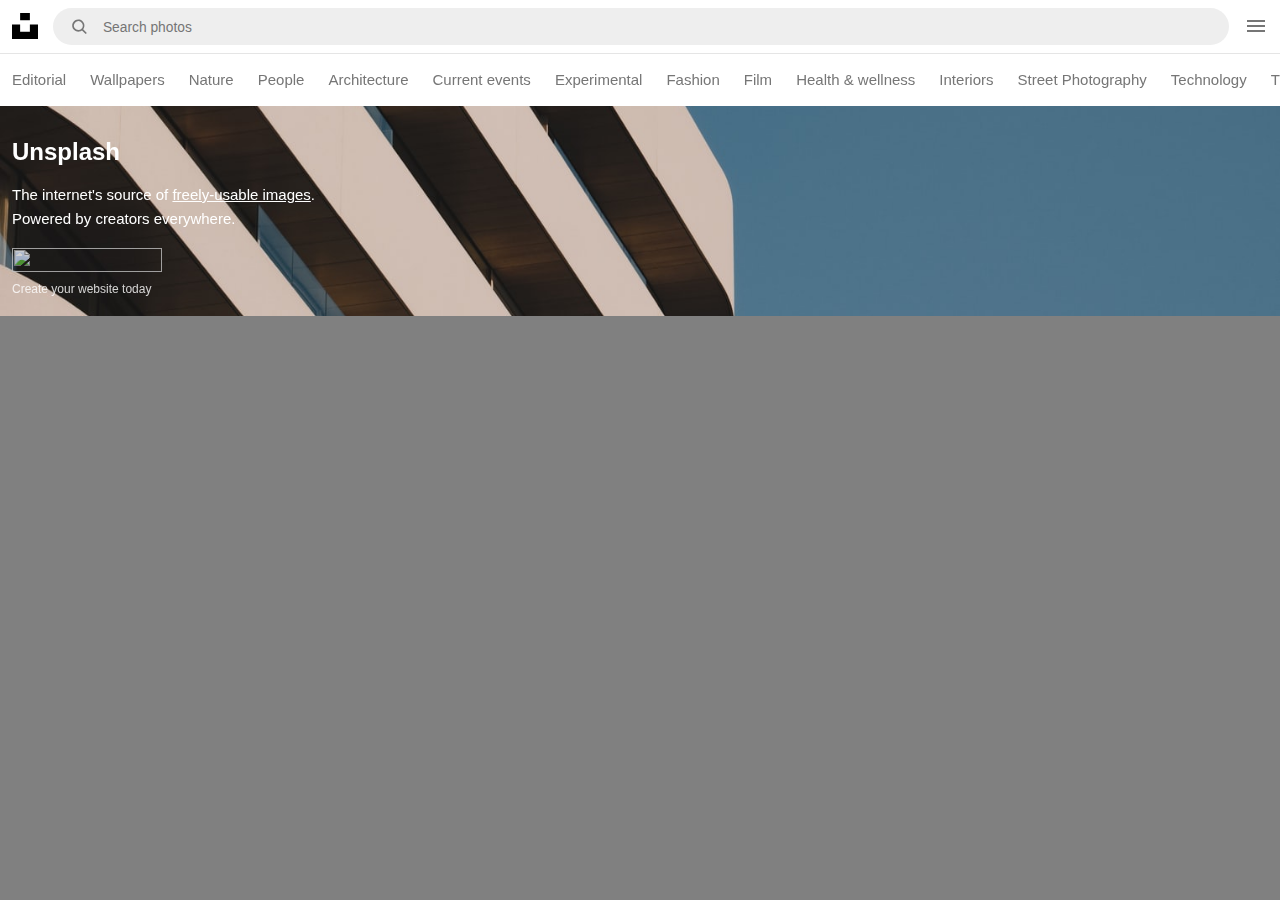
==== index.html @ 7c9e63de "Add files via upload" ====
<html lang="nl">
	
  <head>
    <meta charset="UTF-8">
    <meta name="author" content="jouw naam">
    <meta name="viewport" content="width=device-width, initial-scale=1">
    
    <title>Unsplash website</title>
    
    <link href="styles/style.css" rel="stylesheet">
  </head>
  
  <body>
    
    <header>
     
      <a class:"active" id: "homebutton" title="Home — Unsplash" href="/">
        <svg width="26" height="26" class="_1Jlgk" version="1.1" viewBox="0 0 32 32" aria-labelledby="unsplash-home" aria-hidden="false">
        <title id="unsplash-home">Unsplash Home</title>
        <path d="M10 9V0h12v9H10zm12 5h10v18H0V14h10v9h12v-9z"> </path>
          </svg>
        </a>   
      
      <form role="search" id="zoekbalk" action="#">
          <button type="submit">
            <svg id="search-icon"width="32" height="32" class="_2-tlh _1azRR _1mPD6" version="1.1" viewBox="0 0 32 32" aria-hidden="false"><path d="M31 28.64l-7.57-7.57a12.53 12.53 0 1 0-2.36 2.36l7.57 7.57zm-17.5-6a9.17 9.17 0 1 1 6.5-2.64 9.11 9.11 0 0 1-6.5 2.67z"> </path>
            </svg>
            <input type="search" name="search" id="search" placeholder="Search photos" autocomplete="off" aria-label="zoeken">
         </button>
       </form>
      
      
     <svg id="hamburger" width="24" height="24" version="1.1" viewBox="0 0 32 32" aria-hidden="false"><path d="M4 21.3h24V24H4v-2.7zM4 8v2.7h24V8H4zm0 9.3h24v-2.7H4v2.7z"></path></svg>
  
  
    </header>
  
       <ul id="themas">
         <li>Editorial</li>
         <li>Wallpapers</li>
         <li>Nature</li>
         <li>People</li>
         <li>Architecture</li>
         <li>Current&nbsp;events</li>
         <li>Experimental</li>
         <li>Fashion</li>
         <li>Film</li>
         <li>Health&nbsp;&&nbsp;wellness</li>
         <li>Interiors</li>
         <li>Street&nbsp;Photography</li>
         <li>Technology</li> 
         <li>Travel</li>
         <li>Textures&nbsp;&&nbsp;Patterns</li>
         <li>Business&nbsp;&&nbsp;Work</li>
         <li>Animals</li>
         <li>Food&nbsp;&&nbsp;Drink</li>
         <li>Athletics</li>
         <li>Spirituality</li>
         <li>Arts&nbsp;&&nbsp;Culture</li>
        <li>History</li>
      
      
      </ul>
      
     <section style="background-image: url('images/photo1.jpg')">
       <article> 
 
        <h1> Unsplash </h1></br>
        <h2>The internet's source of <u>freely-usable images</u>. </br>
        Powered by creators everywhere.</h2>
      
       </article>
      
       <img id="squarespace" class="_11pPi _2OP8p" src="https://images.unsplash.com/file-1606177908946-d1eed1cbe4f5image">
       <p id="cywt">Create your website today</p>


     </section>

     

    <script src="scripts/script.js"></script>
  </body>
    
  </html>
---- styles/style.css ----
/* CSS Document */
*, *::after, *::before {
  box-sizing:border-box;  
  font-family: apple-system,BlinkMacSystemFont,San Francisco,Helvetica Neue,Helvetica,Ubuntu,Roboto,Noto,Segoe UI,Arial,sans-serif;
   font-size: 15px;
    font-weight: 400;
  
  
}
  head{
    
  }


header{   /*dit is me container/parent */
  z-index: 10;
  align-items:center;
  margin:0;
  

  max-width:100%;
  
    display:grid;
    grid-template-columns:min-content 1fr min-content;
    column-gap:1em;
    
  
  background: white;
  padding:0.5em 0.8em;
  
  overflow:hidden;
  
  border-bottom: solid 1px rgba(229, 229, 229);
  
}
#zoekbalk {  /*Dit is de css voor de zoekbalk*/

    height: 2.5em;
    border-radius: 1.6em;
    background-color: #eee;
    border: 1px solid transparent;
    margin:0;
    flex:1;
   
}


button:first-of-type{ /*dit is niet alleen de icon */
 
  height: 40px;
   display:flex;
    
    width: 100%;
    background-color: transparent;
    border: 1px solid transparent;
    
}
#search{
  background-color:transparent;
 border:solid 1px transparent;
  width:100%;
  height: 100%;  
  padding: 1px 2px 4px 7px;

  font-size: 13.8px;
  
}

#search-icon{
    margin: .1875em 0 0 .1875em;
    fill: #767676;
     
     height:60%;
     padding-top:6px;
  
  
}


#homebutton{
  
}


#hamburger {
  
   fill:#767676;
   
}
 
#themas{                          /*dit is de bovenste <ul>*/
   list-style-type: none;
   background-color:white;
   height:3.7333333333333334em;
   
   margin:0;
   padding:0;

   font-size: 0.9333333333333333em;

   overflow-x:scroll;
   
   display:flex;
   align-items:center;
}
#themas::-webkit-scrollbar {
  display: none;
}

li{
   padding-left:1.6em;
    height:100%;
    width:500px;
    
  
    display:flex;
    align-items:center;
  
  
   color:#767676;

  
}

li:first-of-type{
  padding-left:.8em;
}
li:last-of-type{
  padding-right:.8em;
}

li.beingused{
  
  
}

section{
    margin:0;
    
    width:100%;               /*size of the section*/

    
    background-image: url('images/photo1.jpg'); /*background fuckwith*/
    background-size:cover;
    background-position: center;

    margin-bottom:3.2em;

  
  
    
 }

article{
   display:flex;
    justify-content:flex-start;
    align-items:flex-start;
    flex-direction: column;

    padding:2.1333333333333333em .8em;
    margin:0;

}

h1{
    color:white;
    font-size: 1.6em;
    font-weight: 700;
    margin:0;
 
    

 }
h2{
  color:white;
  margin:0;
  line-height: 1.6;




 }

#squarespace{
     font-family: "object-fit:contain";
    
    width:10em; height:1.6em;    
    object-fit: contain;
    opacity: .8;
   
    margin-left:.8em;
    margin-top:-1em;
  
    
}
 #cywt{
  color:white;   opacity: .8;

 
  padding:10px 20px 20px 12px;
  margin:0;
 
  font-size:.8em;

 }

body{
background:grey;
margin:0;

 }
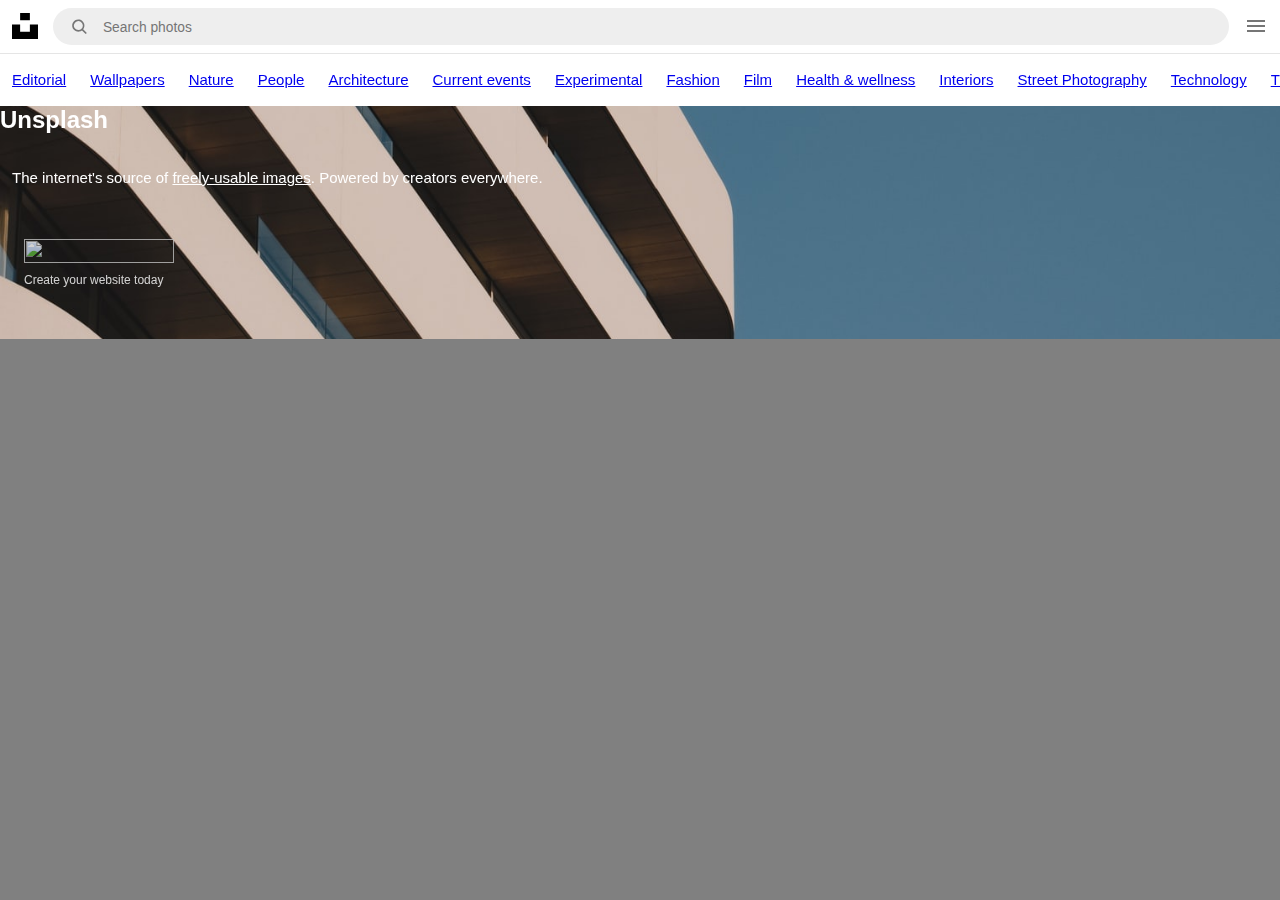
==== commit 415139df: "Add files via upload" ====
--- a/index.html
+++ b/index.html
@@ -1,85 +1,97 @@
 <html lang="nl">
-	
-  <head>
-    <meta charset="UTF-8">
-    <meta name="author" content="jouw naam">
-    <meta name="viewport" content="width=device-width, initial-scale=1">
-    
-    <title>Unsplash website</title>
-    
-    <link href="styles/style.css" rel="stylesheet">
-  </head>
-  
-  <body>
-    
-    <header>
-     
-      <a class:"active" id: "homebutton" title="Home — Unsplash" href="/">
-        <svg width="26" height="26" class="_1Jlgk" version="1.1" viewBox="0 0 32 32" aria-labelledby="unsplash-home" aria-hidden="false">
+
+<head>
+  <meta charset="UTF-8">
+  <meta name="author" content="jouw naam">
+  <meta name="viewport" content="width=device-width, initial-scale=1">
+
+  <title>Unsplash website</title>
+
+  <link href="styles/style.css" rel="stylesheet">
+</head>
+
+<body>
+
+  <header>
+
+    <a class:"active" id: "homebutton" title="Home — Unsplash" href="/">
+      <svg width="26" height="26" class="_1Jlgk" version="1.1" viewBox="0 0 32 32" aria-labelledby="unsplash-home"
+        aria-hidden="false">
         <title id="unsplash-home">Unsplash Home</title>
         <path d="M10 9V0h12v9H10zm12 5h10v18H0V14h10v9h12v-9z"> </path>
-          </svg>
-        </a>   
-      
-      <form role="search" id="zoekbalk" action="#">
-          <button type="submit">
-            <svg id="search-icon"width="32" height="32" class="_2-tlh _1azRR _1mPD6" version="1.1" viewBox="0 0 32 32" aria-hidden="false"><path d="M31 28.64l-7.57-7.57a12.53 12.53 0 1 0-2.36 2.36l7.57 7.57zm-17.5-6a9.17 9.17 0 1 1 6.5-2.64 9.11 9.11 0 0 1-6.5 2.67z"> </path>
-            </svg>
-            <input type="search" name="search" id="search" placeholder="Search photos" autocomplete="off" aria-label="zoeken">
-         </button>
-       </form>
-      
-      
-     <svg id="hamburger" width="24" height="24" version="1.1" viewBox="0 0 32 32" aria-hidden="false"><path d="M4 21.3h24V24H4v-2.7zM4 8v2.7h24V8H4zm0 9.3h24v-2.7H4v2.7z"></path></svg>
-  
-  
-    </header>
-  
-       <ul id="themas">
-         <li>Editorial</li>
-         <li>Wallpapers</li>
-         <li>Nature</li>
-         <li>People</li>
-         <li>Architecture</li>
-         <li>Current&nbsp;events</li>
-         <li>Experimental</li>
-         <li>Fashion</li>
-         <li>Film</li>
-         <li>Health&nbsp;&&nbsp;wellness</li>
-         <li>Interiors</li>
-         <li>Street&nbsp;Photography</li>
-         <li>Technology</li> 
-         <li>Travel</li>
-         <li>Textures&nbsp;&&nbsp;Patterns</li>
-         <li>Business&nbsp;&&nbsp;Work</li>
-         <li>Animals</li>
-         <li>Food&nbsp;&&nbsp;Drink</li>
-         <li>Athletics</li>
-         <li>Spirituality</li>
-         <li>Arts&nbsp;&&nbsp;Culture</li>
-        <li>History</li>
-      
-      
-      </ul>
-      
-     <section style="background-image: url('images/photo1.jpg')">
-       <article> 
- 
-        <h1> Unsplash </h1></br>
-        <h2>The internet's source of <u>freely-usable images</u>. </br>
-        Powered by creators everywhere.</h2>
-      
-       </article>
-      
-       <img id="squarespace" class="_11pPi _2OP8p" src="https://images.unsplash.com/file-1606177908946-d1eed1cbe4f5image">
-       <p id="cywt">Create your website today</p>
+      </svg>
+    </a>
+
+    <form role="search" id="zoekbalk" action="#">
+      <button type="submit">
+        <svg id="search-icon" width="32" height="32" class="_2-tlh _1azRR _1mPD6" version="1.1" viewBox="0 0 32 32"
+          aria-hidden="false">
+          <path
+            d="M31 28.64l-7.57-7.57a12.53 12.53 0 1 0-2.36 2.36l7.57 7.57zm-17.5-6a9.17 9.17 0 1 1 6.5-2.64 9.11 9.11 0 0 1-6.5 2.67z">
+          </path>
+        </svg>
+        <input type="search" name="search" id="search" placeholder="Search photos" autocomplete="off"
+          aria-label="zoeken">
+      </button>
+    </form>
 
 
-     </section>
+    <svg id="hamburger" width="24" height="24" version="1.1" viewBox="0 0 32 32" aria-hidden="false">
+      <path d="M4 21.3h24V24H4v-2.7zM4 8v2.7h24V8H4zm0 9.3h24v-2.7H4v2.7z"></path>
+    </svg>
 
-     
 
-    <script src="scripts/script.js"></script>
-  </body>
-    
-  </html>+  </header>
+
+  <ul id="themas">
+    <li><a href="#">Editorial</a></li>
+    <li><a href="#">Wallpapers</a></li>
+    <li><a href="#">Nature</a></li>
+    <li><a href="#">People</a></li>
+    <li><a href="#">Architecture</a></li>
+    <li><a href="#">Current&nbsp;events</a></li>
+    <li><a href="#">Experimental</a></li>
+    <li><a href="#">Fashion</a></li>
+    <li><a href="#">Film</a></li>
+    <li><a href="#">Health&nbsp;&&nbsp;wellness</a></li>
+    <li><a href="#">Interiors</a></li>
+    <li><a href="#">Street&nbsp;Photography</a></li>
+    <li><a href="#">Technology</a></li>
+    <li><a href="#">Travel</a></li>
+    <li><a href="#">Textures&nbsp;&&nbsp;Patterns</a></li>
+    <li><a href="#">Business&nbsp;&&nbsp;Work</a></li>
+    <li><a href="#">Animals</a></li>
+    <li><a href="#">Food&nbsp;&&nbsp;Drink</a></li>
+    <li><a href="#">Athletics</a></li>
+    <li><a href="#">Spirituality</a></li>
+    <li><a href="#">Arts&nbsp;&&nbsp;Culture</a></li>
+    <li><a href="#">History</a></li>
+
+  </ul>
+
+  <section>
+
+    <h1> Unsplash </h1>
+
+    <article>
+
+
+      <h2>The internet's source of <u>freely-usable images</u>.
+        Powered by creators everywhere.</h2>
+
+    </article>
+    <article>
+      <h2 class="visually-hidden">squarespace</h2>
+      <img id="squarespace" class="_11pPi _2OP8p"
+        src="https://images.unsplash.com/file-1606177908946-d1eed1cbe4f5image">
+      <p id="cywt">Create your website today</p>
+    </article>
+
+  </section>
+
+
+
+  <script src="scripts/script.js"></script>
+</body>
+
+</html>--- a/styles/style.css
+++ b/styles/style.css
@@ -140,13 +140,13 @@
     width:100%;               /*size of the section*/
 
     
-    background-image: url('images/photo1.jpg'); /*background fuckwith*/
+    background-image: url('../images/photo1.jpg'); /*background fuckwith*/
     background-size:cover;
     background-position: center;
 
     margin-bottom:3.2em;
 
-  
+   
   
     
  }
@@ -204,6 +204,16 @@
 
  }
 
+ .visually-hidden {
+  clip: rect(0 0 0 0);
+  clip-path: inset(50%);
+  height: 1px;
+  overflow: hidden;
+  position: absolute;
+  white-space: nowrap;
+  width: 1px;
+}
+
 body{
 background:grey;
 margin:0;
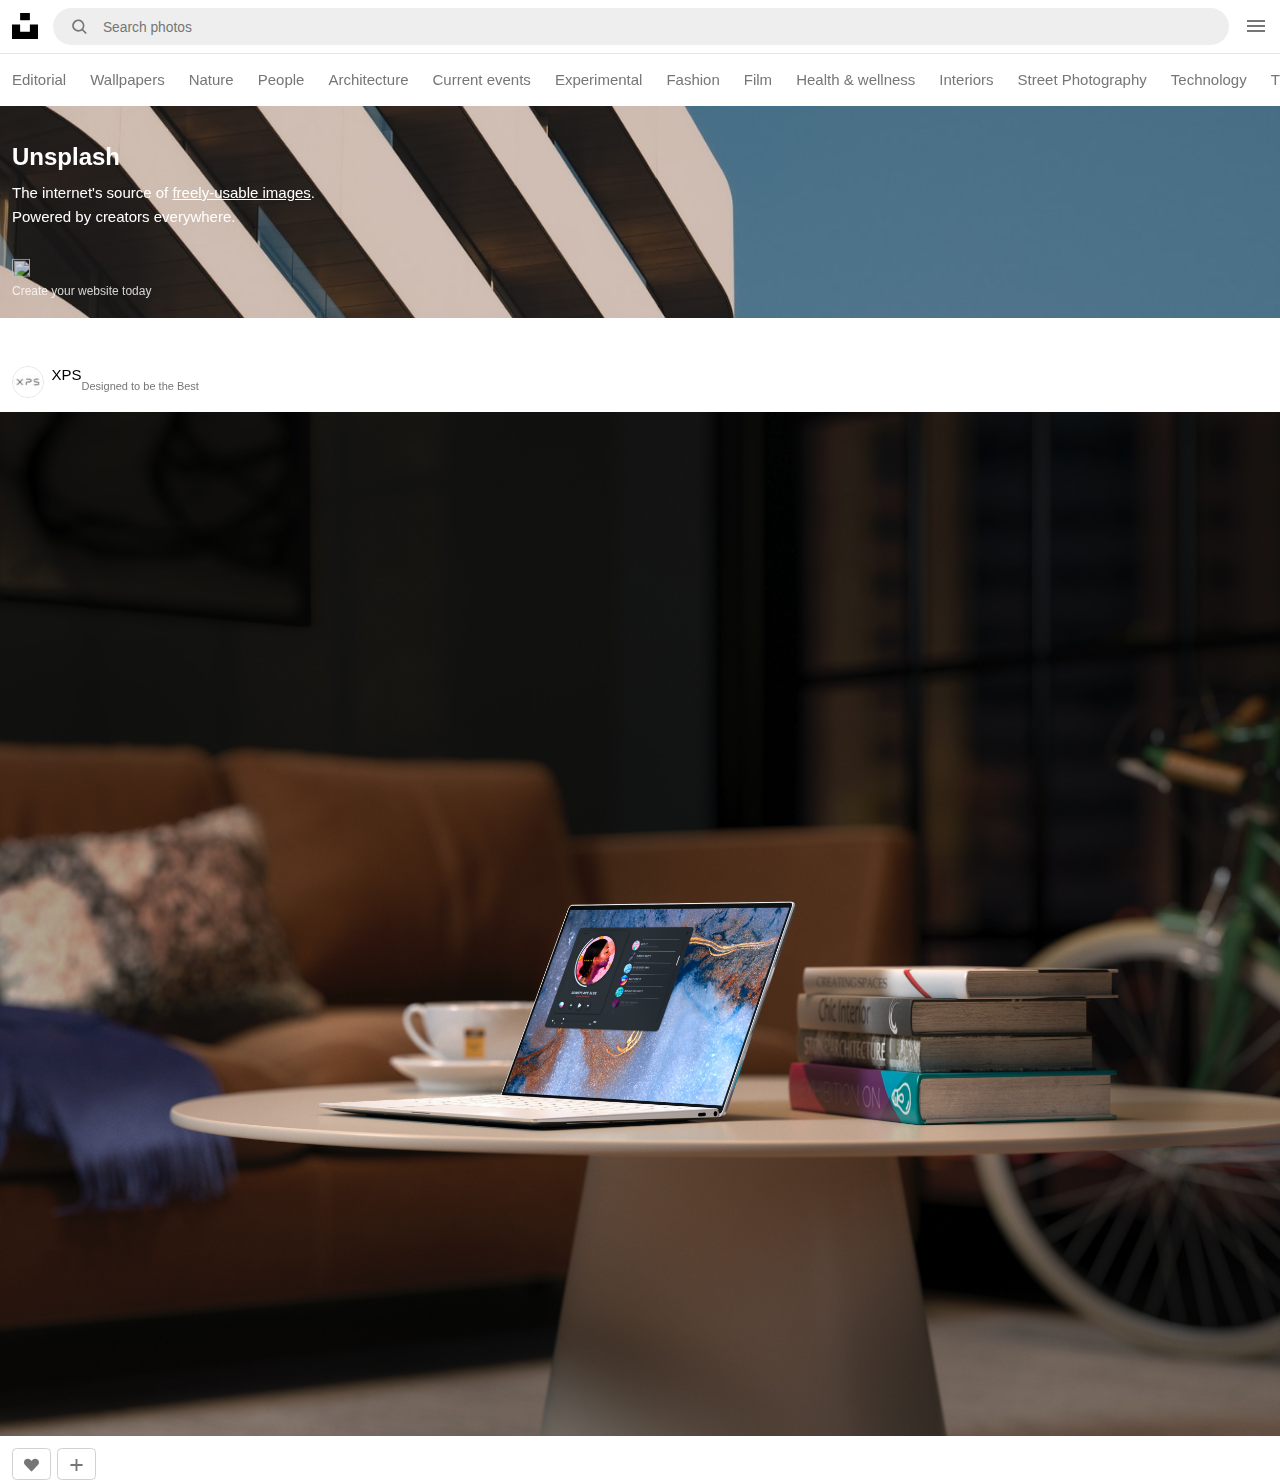
==== commit ccbfe01a: "Add files via upload" ====
--- a/index.html
+++ b/index.html
@@ -11,10 +11,10 @@
 </head>
 
 <body>
+  <h1 class="visually-hidden"> Beautiful Free Images & Pictures | Unsplash</h1>
 
   <header>
-
-    <a class:"active" id: "homebutton" title="Home — Unsplash" href="/">
+    <a title="Home — Unsplash" href="/">
       <svg width="26" height="26" class="_1Jlgk" version="1.1" viewBox="0 0 32 32" aria-labelledby="unsplash-home"
         aria-hidden="false">
         <title id="unsplash-home">Unsplash Home</title>
@@ -39,48 +39,43 @@
     <svg id="hamburger" width="24" height="24" version="1.1" viewBox="0 0 32 32" aria-hidden="false">
       <path d="M4 21.3h24V24H4v-2.7zM4 8v2.7h24V8H4zm0 9.3h24v-2.7H4v2.7z"></path>
     </svg>
-
-
   </header>
 
-  <ul id="themas">
-    <li><a href="#">Editorial</a></li>
-    <li><a href="#">Wallpapers</a></li>
-    <li><a href="#">Nature</a></li>
-    <li><a href="#">People</a></li>
-    <li><a href="#">Architecture</a></li>
-    <li><a href="#">Current&nbsp;events</a></li>
-    <li><a href="#">Experimental</a></li>
-    <li><a href="#">Fashion</a></li>
-    <li><a href="#">Film</a></li>
-    <li><a href="#">Health&nbsp;&&nbsp;wellness</a></li>
-    <li><a href="#">Interiors</a></li>
-    <li><a href="#">Street&nbsp;Photography</a></li>
-    <li><a href="#">Technology</a></li>
-    <li><a href="#">Travel</a></li>
-    <li><a href="#">Textures&nbsp;&&nbsp;Patterns</a></li>
-    <li><a href="#">Business&nbsp;&&nbsp;Work</a></li>
-    <li><a href="#">Animals</a></li>
-    <li><a href="#">Food&nbsp;&&nbsp;Drink</a></li>
-    <li><a href="#">Athletics</a></li>
-    <li><a href="#">Spirituality</a></li>
-    <li><a href="#">Arts&nbsp;&&nbsp;Culture</a></li>
-    <li><a href="#">History</a></li>
+  <section>
+    <ul id="themas">
+      <li><a href="#">Editorial</a></li>
+      <li><a href="#">Wallpapers</a></li>
+      <li><a href="#">Nature</a></li>
+      <li><a href="#">People</a></li>
+      <li><a href="#">Architecture</a></li>
+      <li><a href="#">Current&nbsp;events</a></li>
+      <li><a href="#">Experimental</a></li>
+      <li><a href="#">Fashion</a></li>
+      <li><a href="#">Film</a></li>
+      <li><a href="#">Health&nbsp;&&nbsp;wellness</a></li>
+      <li><a href="#">Interiors</a></li>
+      <li><a href="#">Street&nbsp;Photography</a></li>
+      <li><a href="#">Technology</a></li>
+      <li><a href="#">Travel</a></li>
+      <li><a href="#">Textures&nbsp;&&nbsp;Patterns</a></li>
+      <li><a href="#">Business&nbsp;&&nbsp;Work</a></li>
+      <li><a href="#">Animals</a></li>
+      <li><a href="#">Food&nbsp;&&nbsp;Drink</a></li>
+      <li><a href="#">Athletics</a></li>
+      <li><a href="#">Spirituality</a></li>
+      <li><a href="#">Arts&nbsp;&&nbsp;Culture</a></li>
+      <li><a href="#">History</a></li>
 
-  </ul>
+    </ul>
+  </section>
 
-  <section>
-
-    <h1> Unsplash </h1>
-
+  <section id="Intro">
     <article>
-
-
-      <h2>The internet's source of <u>freely-usable images</u>.
-        Powered by creators everywhere.</h2>
-
+      <h2 id="Unsplashtitel"> Unsplash </h2>
+      <h2 id="Beschrijving-Unsplashtitel">The internet's source of <u>freely-usable images</u>.</h2>
+      <h2 id="Beschrijving-Unsplashtitel"> Powered by creators everywhere.</h2>
     </article>
-    <article>
+    <article id="Squarespace-article">
       <h2 class="visually-hidden">squarespace</h2>
       <img id="squarespace" class="_11pPi _2OP8p"
         src="https://images.unsplash.com/file-1606177908946-d1eed1cbe4f5image">
@@ -89,8 +84,30 @@
 
   </section>
 
+  <section>
+    <div>
+      <h2 class="visually-hidden">Another section</h2>
+      <img id="profilepic" src="images/PF1.jpg">
+      <h3>XPS</h3>
+      <p><a href="#">Designed to be the Best</a></p>
+    </div>
+      <img id="post" src="images/XPS-post.jpg">
+    <div id="onderpost">
+      <div id="likeplus">
+       <button><svg width="32" height="32" class="BWSrD" version="1.1" viewBox="0 0 32 32" aria-hidden="false"><path d="M17.4 29c-.8.8-2 .8-2.8 0l-12.3-12.8c-3.1-3.1-3.1-8.2 0-11.4 3.1-3.1 8.2-3.1 11.3 0l2.4 2.8 2.3-2.8c3.1-3.1 8.2-3.1 11.3 0 3.1 3.1 3.1 8.2 0 11.4l-12.2 12.8z"></path></svg></button>
+       <button><svg width="32" height="32" class="_2rdbO" version="1.1" viewBox="0 0 32 32" aria-hidden="false"><path d="M14 3h4v26h-4zM29 14v4h-26v-4z"></path></svg></button>
+      </div>
+      <div id="downloadmore">
 
+      </div>
+    </div>
 
+    </article>
+  </section>
+  <section>
+    <h2 class="visually-hidden">Another another section</h2>
+
+  </section>
   <script src="scripts/script.js"></script>
 </body>
 
--- a/styles/style.css
+++ b/styles/style.css
@@ -1,210 +1,265 @@
 /* CSS Document */
-*, *::after, *::before {
-  box-sizing:border-box;  
-  font-family: apple-system,BlinkMacSystemFont,San Francisco,Helvetica Neue,Helvetica,Ubuntu,Roboto,Noto,Segoe UI,Arial,sans-serif;
-   font-size: 15px;
-    font-weight: 400;
-  
-  
-}
-  head{
-    
-  }
-
-
-header{   /*dit is me container/parent */
+*,
+*::after,
+*::before {
+  box-sizing: border-box;
+  font-family: apple-system, BlinkMacSystemFont, San Francisco, Helvetica Neue, Helvetica, Ubuntu, Roboto, Noto, Segoe UI, Arial, sans-serif;
+  font-size: 15px;
+  font-weight: 400;
+}
+
+body {
+  background: white;
+  margin: 0;
+}
+
+header {
+  /*dit is me container/parent */
   z-index: 10;
-  align-items:center;
-  margin:0;
-  
-
-  max-width:100%;
-  
-    display:grid;
-    grid-template-columns:min-content 1fr min-content;
-    column-gap:1em;
-    
-  
+  align-items: center;
+  margin: 0;
+  padding: 0.5em 0.8em;
+
+  max-width: 100%;
+
+  display: grid;
+  grid-template-columns: min-content 1fr min-content;
+  column-gap: 1em;
+  grid-column-start: auto;
+
   background: white;
-  padding:0.5em 0.8em;
-  
-  overflow:hidden;
-  
+  overflow: hidden;
   border-bottom: solid 1px rgba(229, 229, 229);
-  
-}
-#zoekbalk {  /*Dit is de css voor de zoekbalk*/
-
-    height: 2.5em;
-    border-radius: 1.6em;
-    background-color: #eee;
-    border: 1px solid transparent;
-    margin:0;
-    flex:1;
-   
-}
-
-
-button:first-of-type{ /*dit is niet alleen de icon */
- 
+}
+
+
+
+#zoekbalk {
+  /*Dit is de css voor de zoekbalk*/
+
+  height: 2.5em;
+  border-radius: 1.6em;
+  background-color: #eee;
+  border: 1px solid transparent;
+  margin: 0;
+  flex: 1;
+}
+
+
+button:first-of-type {
+  /*dit is niet alleen de icon */
+
   height: 40px;
-   display:flex;
-    
-    width: 100%;
-    background-color: transparent;
-    border: 1px solid transparent;
-    
-}
-#search{
-  background-color:transparent;
- border:solid 1px transparent;
-  width:100%;
-  height: 100%;  
+  display: flex;
+
+  width: 100%;
+  background-color: transparent;
+  border: 1px solid transparent;
+}
+
+#search {
+  background-color: transparent;
+  border: solid 1px transparent;
+  width: 100%;
+  height: 100%;
   padding: 1px 2px 4px 7px;
 
   font-size: 13.8px;
-  
-}
-
-#search-icon{
-    margin: .1875em 0 0 .1875em;
-    fill: #767676;
-     
-     height:60%;
-     padding-top:6px;
-  
-  
-}
-
-
-#homebutton{
-  
-}
-
+}
+
+#search-icon {
+  margin: .1875em 0 0 .1875em;
+  fill: #767676;
+
+  height: 60%;
+  padding-top: 6px;
+}
 
 #hamburger {
-  
-   fill:#767676;
-   
-}
- 
-#themas{                          /*dit is de bovenste <ul>*/
-   list-style-type: none;
-   background-color:white;
-   height:3.7333333333333334em;
-   
-   margin:0;
-   padding:0;
-
-   font-size: 0.9333333333333333em;
-
-   overflow-x:scroll;
-   
-   display:flex;
-   align-items:center;
-}
+
+  fill: #767676;
+}
+
+#themas {
+  /*dit is de bovenste <ul>*/
+  list-style-type: none;
+  background-color: white;
+  height: 3.7333333333333334em;
+
+  margin: 0;
+  padding: 0;
+
+  font-size: 0.9333333333333333em;
+
+  overflow-x: scroll;
+
+  display: flex;
+  align-items: center;
+}
+
 #themas::-webkit-scrollbar {
   display: none;
 }
 
-li{
-   padding-left:1.6em;
-    height:100%;
-    width:500px;
-    
-  
-    display:flex;
-    align-items:center;
-  
-  
-   color:#767676;
-
-  
-}
-
-li:first-of-type{
-  padding-left:.8em;
-}
-li:last-of-type{
-  padding-right:.8em;
-}
-
-li.beingused{
-  
-  
-}
-
-section{
-    margin:0;
-    
-    width:100%;               /*size of the section*/
-
-    
-    background-image: url('../images/photo1.jpg'); /*background fuckwith*/
-    background-size:cover;
-    background-position: center;
-
-    margin-bottom:3.2em;
-
-   
-  
-    
- }
-
-article{
-   display:flex;
-    justify-content:flex-start;
-    align-items:flex-start;
-    flex-direction: column;
-
-    padding:2.1333333333333333em .8em;
-    margin:0;
-
-}
-
-h1{
-    color:white;
-    font-size: 1.6em;
-    font-weight: 700;
-    margin:0;
- 
-    
-
- }
-h2{
-  color:white;
+a {
+  /*om de blauwe kleur en onderstreep te verwijderen*/
+  color: #767676;
+  text-decoration: none;
+}
+
+li {
+  /*items in de menubalk*/
+  padding-left: 1.6em;
+  height: 100%;
+  width: 500px;
+
+  display: flex;
+  align-items: center;
+
+  color: #767676;
+}
+
+li:first-of-type {
+  padding-left: .8em;
+}
+
+li:last-of-type {
+  padding-right: .8em;
+}
+
+#Intro {
+  margin: 0;
+
+  width: 100%;
+  /*size of the section*/
+
+
+  background-image: url('../images/photo1.jpg');
+  /*background fuckwith*/
+  background-size: cover;
+  background-position: center;
+
+  margin-bottom: 3.2em;
+}
+
+article {
+  display: flex;
+  justify-content: flex-start;
+  align-items: flex-start;
+  flex-direction: column;
+
+  padding: 2.1333333333333333em .8em;
+  margin: 0;
+}
+
+#Unsplashtitel {
+  color: white;
+  font-size: 1.6em;
+  font-weight: 700;
+  margin: 0;
+  margin-bottom:.2em;
+}
+
+
+
+h2 {
+  color: white;
+  margin: 0;
+  line-height: 1.6;
+}
+
+#Squarespace-article {
+  padding: 1.333333em 1.333333em 1.333333em .8em;
+}
+
+#squarespace {
+  font-family: "object-fit:contain";
+
+  max-width: 150px;
+  height: 1.20em;
+  object-fit: contain;
+  opacity: .8;
+  margin-top: -1em;
+  transform: translateY(-40%);
+}
+
+#cywt {
+  color: white;
+  opacity: .8;
+  margin: 0;
+
+  font-size: .8em;
+}
+
+section {
+  background-color: white;
+  color: black;
+}
+
+div { /*post - template*/
+  display: flex;
+  margin: .8em;
+  margin-top: 0;
+  flex-flow: column wrap;
+  width: 11.6025em;
+  height: 2.293333333em;
+  text-align: justify;
+}
+
+#profilepic { /*profile pic*/
+  border-radius: 100px;
+  border: solid 1px rgba(118, 118, 118, .20);
+  width: 32px;
+  height: 32px;
+
+  margin-right: .5em;
+}
+
+section:nth-of-type(3) h3 { /*eerste post naam*/
+  margin: 0;
+  padding: 0;
+  height: .8em;
+  width: fit-content;
+}
+
+section:nth-of-type(3) a { /*eerste post description*/
+  margin: 0;
+  font-size: 11px;
+  line-height: 1em;
+  width: 100%;
+}
+
+#post { /*de foto die geplaatst wordt*/   
+  width:100%;
+}
+
+#onderpost{ /*dit is de hele balk onder de post*/
+  margin: .75em .8em 0 .8em;
+  display:flex;
+  flex-grow: 1;
+}
+
+#likeplus{
   margin:0;
-  line-height: 1.6;
-
-
-
-
- }
-
-#squarespace{
-     font-family: "object-fit:contain";
-    
-    width:10em; height:1.6em;    
-    object-fit: contain;
-    opacity: .8;
-   
-    margin-left:.8em;
-    margin-top:-1em;
-  
-    
-}
- #cywt{
-  color:white;   opacity: .8;
-
- 
-  padding:10px 20px 20px 12px;
+  width:5.933333333333334em;
+}
+
+#likeplus svg{
+  fill: #767676;
+  width:1em;
+}
+
+#likeplus button{
+  width:2.6em; height:2.1333333333333333em;
+  padding:0 0.7333333333333333em;
   margin:0;
- 
-  font-size:.8em;
-
- }
-
- .visually-hidden {
+  border:solid 1px #d1d1d1;
+  border-radius:.3em;
+  background-color:white;
+}
+
+.visually-hidden {
+  /* https://www.a11yproject.com/posts/2013-01-11-how-to-hide-content/ */
   clip: rect(0 0 0 0);
   clip-path: inset(50%);
   height: 1px;
@@ -212,10 +267,4 @@
   position: absolute;
   white-space: nowrap;
   width: 1px;
-}
-
-body{
-background:grey;
-margin:0;
-
- }+}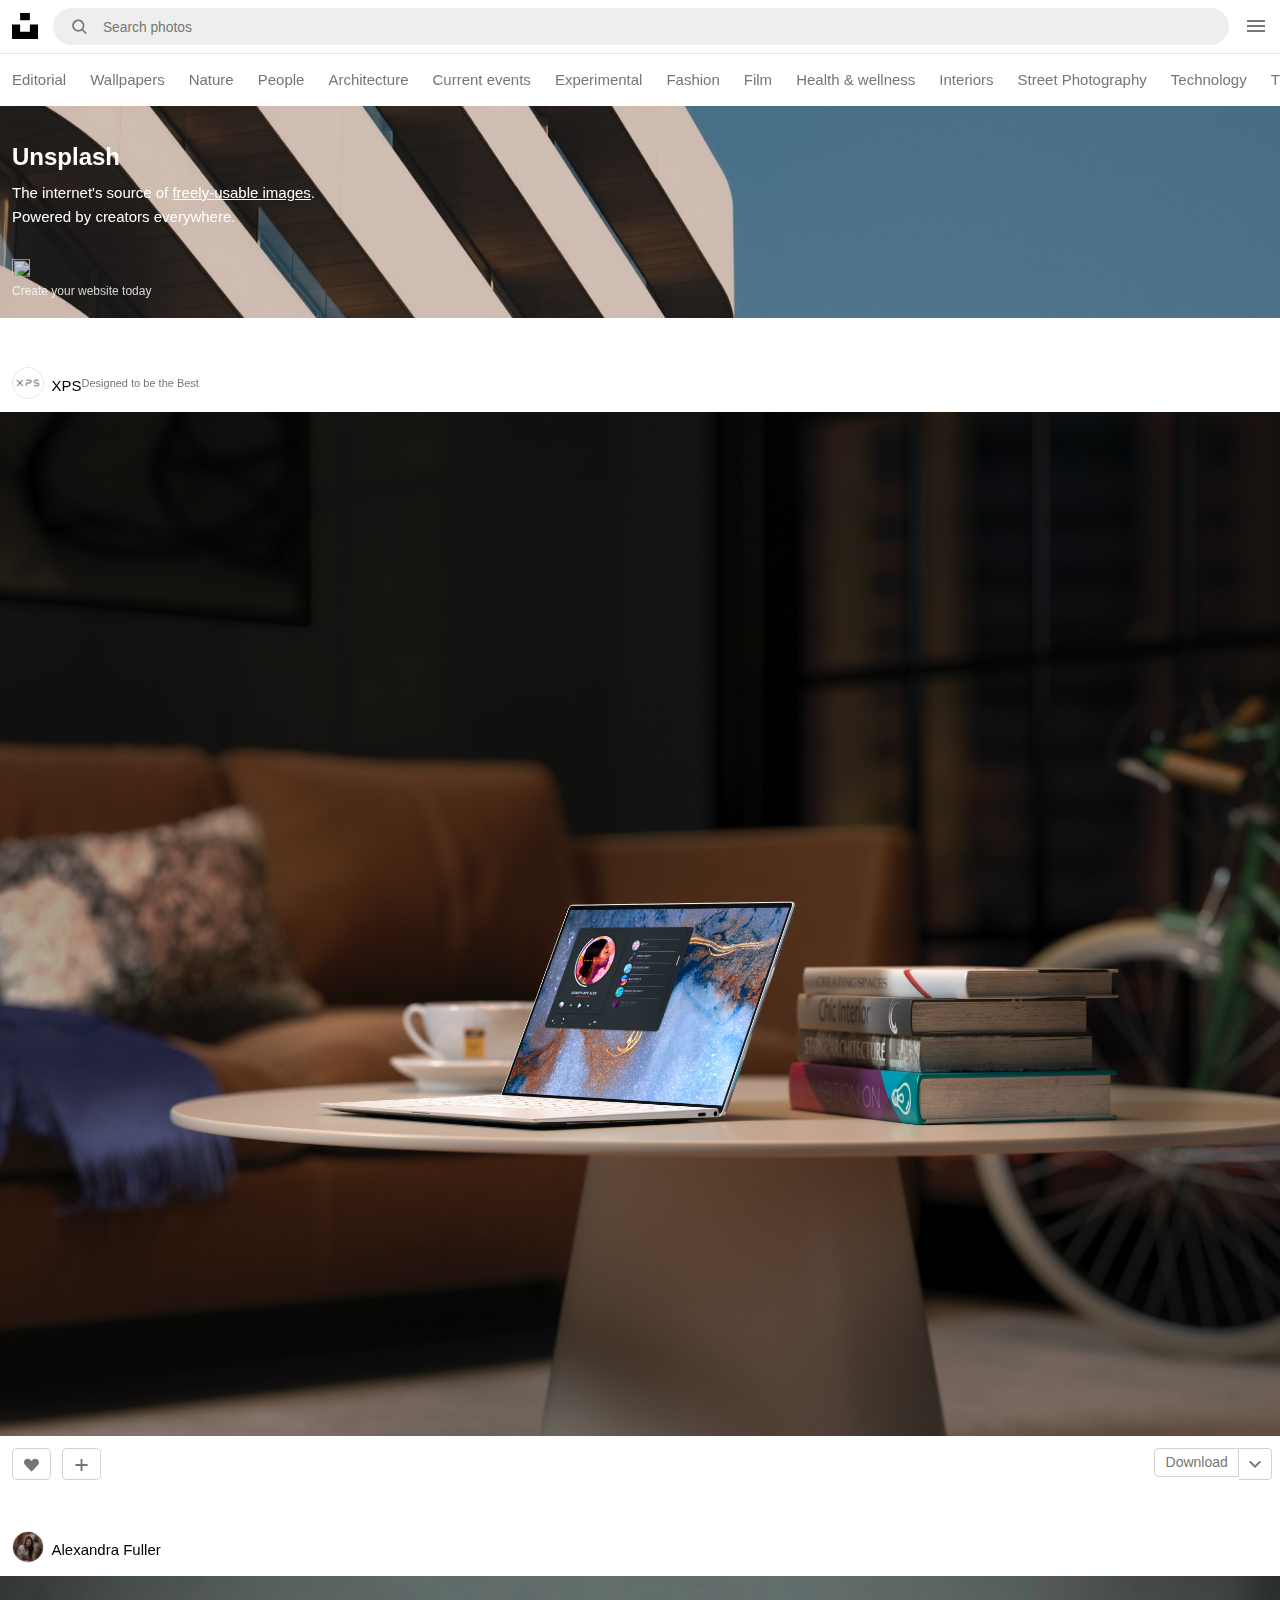
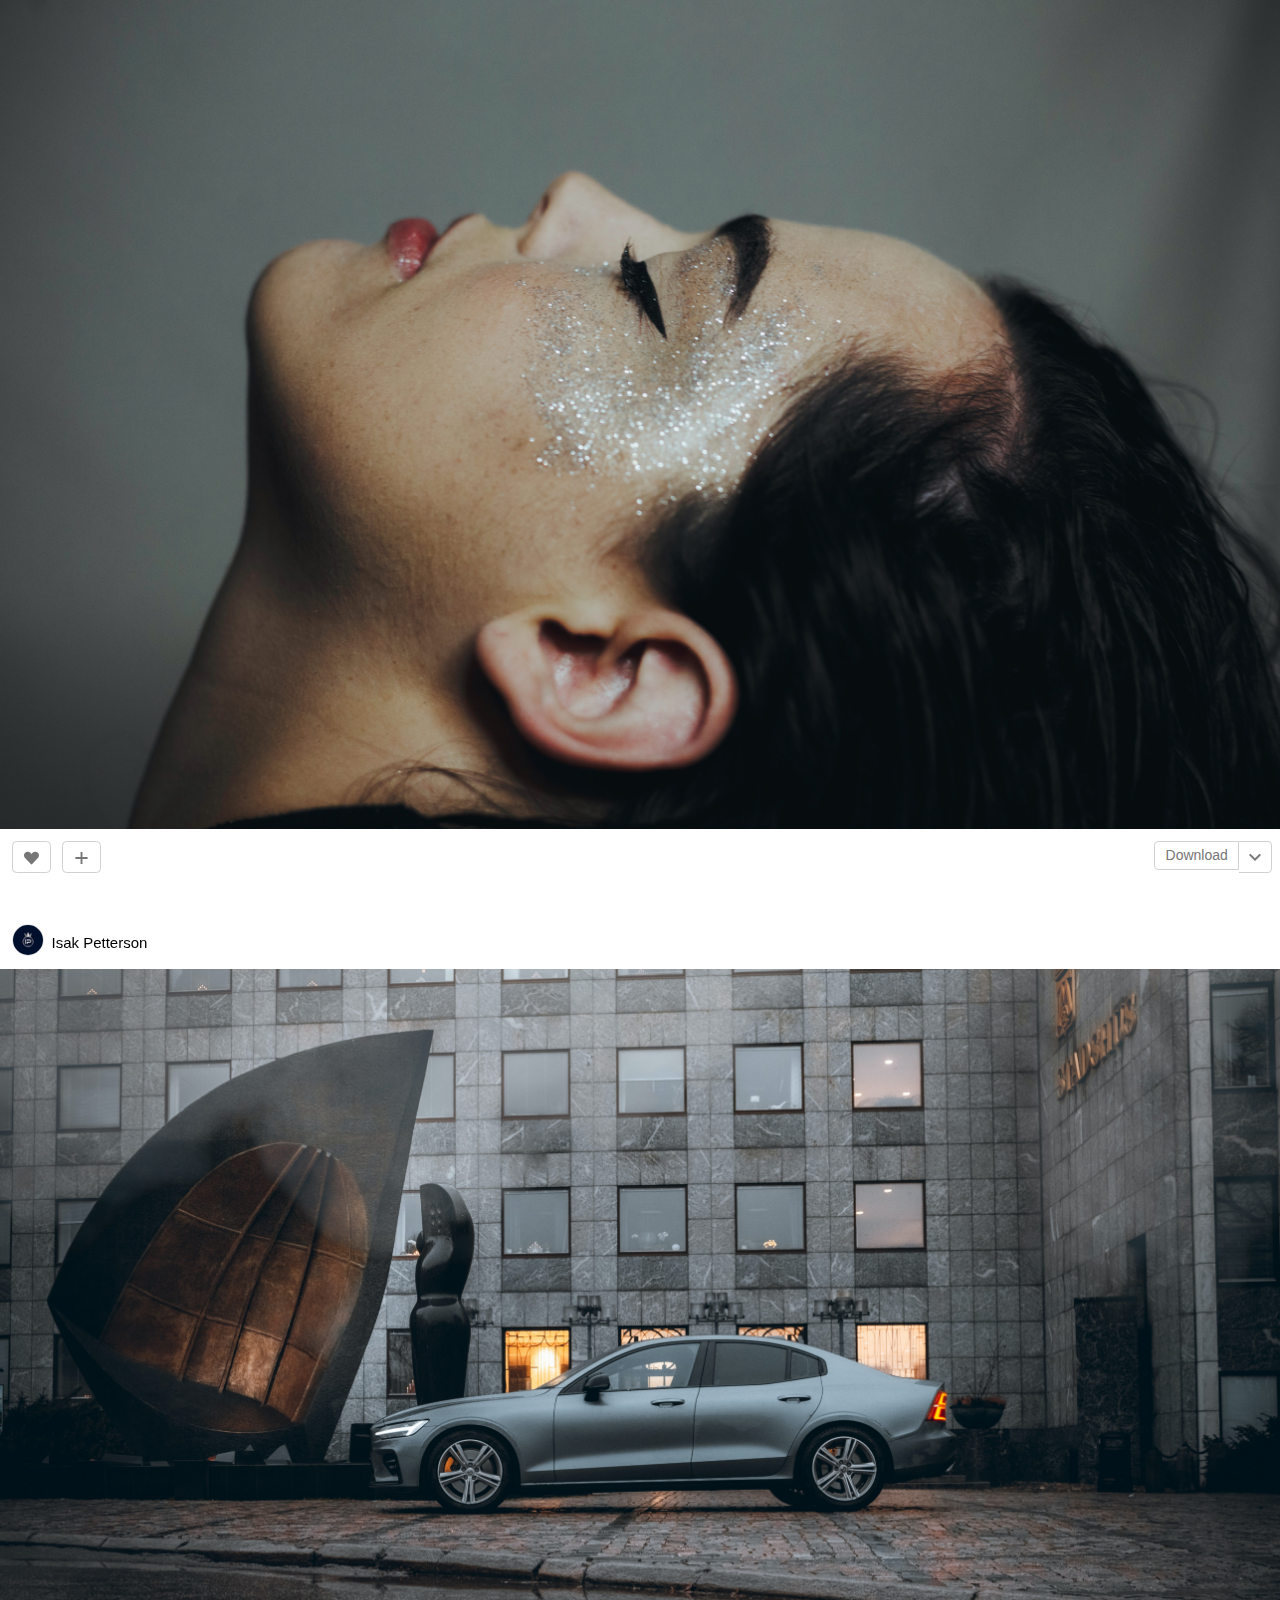
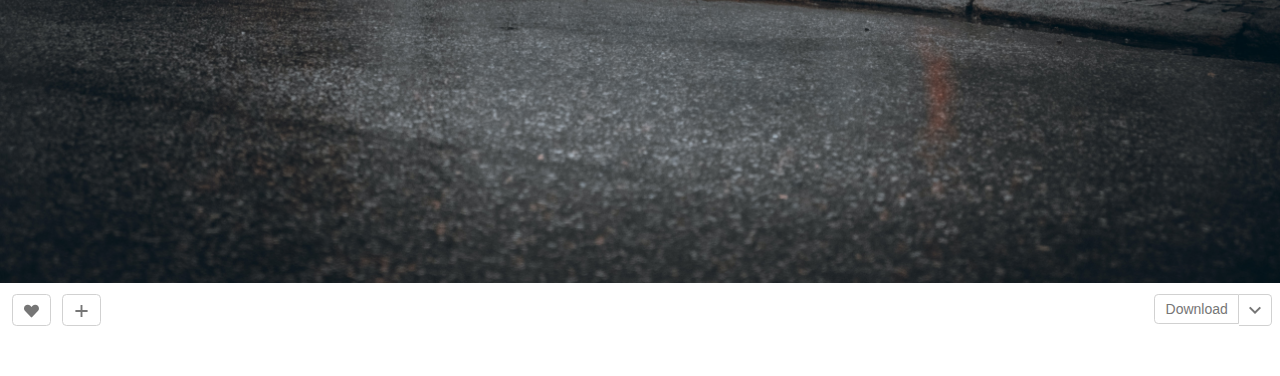
==== commit 16704696: "Add files via upload" ====
--- a/index.html
+++ b/index.html
@@ -84,29 +84,93 @@
 
   </section>
 
-  <section>
-    <div>
-      <h2 class="visually-hidden">Another section</h2>
+  <section id="Posttemplate">
+    <div id="abovepost">
+      <h2 class="visually-hidden">First posting account (reclame)</h2>
       <img id="profilepic" src="images/PF1.jpg">
       <h3>XPS</h3>
       <p><a href="#">Designed to be the Best</a></p>
     </div>
-      <img id="post" src="images/XPS-post.jpg">
+    <img id="post" src="images/XPS-post.jpg">
     <div id="onderpost">
-      <div id="likeplus">
-       <button><svg width="32" height="32" class="BWSrD" version="1.1" viewBox="0 0 32 32" aria-hidden="false"><path d="M17.4 29c-.8.8-2 .8-2.8 0l-12.3-12.8c-3.1-3.1-3.1-8.2 0-11.4 3.1-3.1 8.2-3.1 11.3 0l2.4 2.8 2.3-2.8c3.1-3.1 8.2-3.1 11.3 0 3.1 3.1 3.1 8.2 0 11.4l-12.2 12.8z"></path></svg></button>
-       <button><svg width="32" height="32" class="_2rdbO" version="1.1" viewBox="0 0 32 32" aria-hidden="false"><path d="M14 3h4v26h-4zM29 14v4h-26v-4z"></path></svg></button>
-      </div>
-      <div id="downloadmore">
-
-      </div>
+      <article id="likeplus">
+        <button><svg width="32" height="32" viewBox="0 0 32 32" aria-hidden="false">
+            <path
+              d="M17.4 29c-.8.8-2 .8-2.8 0l-12.3-12.8c-3.1-3.1-3.1-8.2 0-11.4 3.1-3.1 8.2-3.1 11.3 0l2.4 2.8 2.3-2.8c3.1-3.1 8.2-3.1 11.3 0 3.1 3.1 3.1 8.2 0 11.4l-12.2 12.8z">
+            </path>
+          </svg></button>
+        <button><svg width="32" height="32" viewBox="0 0 32 32" aria-hidden="false">
+            <path d="M14 3h4v26h-4zM29 14v4h-26v-4z"></path>
+          </svg></button>
+      </article>
+      <article id="downloadmore">
+        <button id="Download">Download</button>
+        <button id="more"><svg width="32" height="32" viewBox="0 0 32 32" aria-hidden="false">
+            <path d="M9.9 11.5l6.1 6.1 6.1-6.1 1.9 1.9-8 8-8-8 1.9-1.9z"></path>
+          </svg></button>
+      </article>
     </div>
 
     </article>
   </section>
-  <section>
-    <h2 class="visually-hidden">Another another section</h2>
+  <section id="Posttemplate">
+    <div id="abovepost">
+      <h2 class="visually-hidden">Account</h2>
+      <img id="profilepic" src="images/PF2.jpg">
+      <h3>Alexandra Fuller</h3>
+    </div>
+    <h2 class="visually-hidden">Post</h2>
+    <img id="post" src="images/Post2.jpg">
+    <div id="onderpost">
+      <h2 class="visually-hidden">Options</h2>
+      <article id="likeplus">
+        <button><svg width="32" height="32" viewBox="0 0 32 32" aria-hidden="false">
+            <path
+              d="M17.4 29c-.8.8-2 .8-2.8 0l-12.3-12.8c-3.1-3.1-3.1-8.2 0-11.4 3.1-3.1 8.2-3.1 11.3 0l2.4 2.8 2.3-2.8c3.1-3.1 8.2-3.1 11.3 0 3.1 3.1 3.1 8.2 0 11.4l-12.2 12.8z">
+            </path>
+          </svg></button>
+        <button><svg width="32" height="32" viewBox="0 0 32 32" aria-hidden="false">
+            <path d="M14 3h4v26h-4zM29 14v4h-26v-4z"></path>
+          </svg></button>
+      </article>
+      <article id="downloadmore">
+        <button id="Download">Download</button>
+        <button id="more"><svg width="32" height="32" viewBox="0 0 32 32" aria-hidden="false">
+            <path d="M9.9 11.5l6.1 6.1 6.1-6.1 1.9 1.9-8 8-8-8 1.9-1.9z"></path>
+          </svg></button>
+      </article>
+    </div>
 
+    </article>
+  </section>
+  <section id="Posttemplate">
+    <div id="abovepost">
+      <h2 class="visually-hidden">Account</h2>
+      <img id="profilepic" src="images/PF3.jpg">
+      <h3>Isak Petterson</h3>
+    </div>
+    <h2 class="visually-hidden">Post</h2>
+    <img id="post" src="images/post3.jpg">
+    <div id="onderpost">
+      <article id="likeplus">
+        <button><svg width="32" height="32" viewBox="0 0 32 32" aria-hidden="false">
+            <path
+              d="M17.4 29c-.8.8-2 .8-2.8 0l-12.3-12.8c-3.1-3.1-3.1-8.2 0-11.4 3.1-3.1 8.2-3.1 11.3 0l2.4 2.8 2.3-2.8c3.1-3.1 8.2-3.1 11.3 0 3.1 3.1 3.1 8.2 0 11.4l-12.2 12.8z">
+            </path>
+          </svg></button>
+        <button><svg width="32" height="32" viewBox="0 0 32 32" aria-hidden="false">
+            <path d="M14 3h4v26h-4zM29 14v4h-26v-4z"></path>
+          </svg></button>
+      </article>
+      <article id="downloadmore">
+        <button id="Download">Download</button>
+        <button id="more"><svg width="32" height="32" viewBox="0 0 32 32" aria-hidden="false">
+            <path d="M9.9 11.5l6.1 6.1 6.1-6.1 1.9 1.9-8 8-8-8 1.9-1.9z"></path>
+          </svg></button>
+      </article>
+    </div>
+
+    </article>
   </section>
   <script src="scripts/script.js"></script>
 </body>
--- a/styles/style.css
+++ b/styles/style.css
@@ -129,7 +129,7 @@
 
 #Intro {
   margin: 0;
-
+  margin-bottom: 3.2em;
   width: 100%;
   /*size of the section*/
 
@@ -138,13 +138,10 @@
   /*background fuckwith*/
   background-size: cover;
   background-position: center;
-
-  margin-bottom: 3.2em;
 }
 
 article {
   display: flex;
-  justify-content: flex-start;
   align-items: flex-start;
   flex-direction: column;
 
@@ -157,10 +154,8 @@
   font-size: 1.6em;
   font-weight: 700;
   margin: 0;
-  margin-bottom:.2em;
-}
-
-
+  margin-bottom: .2em;
+}
 
 h2 {
   color: white;
@@ -196,17 +191,24 @@
   color: black;
 }
 
-div { /*post - template*/
+#Posttemplate{
+  padding-bottom:2.5833333333333335em;
+   
+}
+#abovepost {
+  /*poster - template*/
   display: flex;
   margin: .8em;
   margin-top: 0;
   flex-flow: column wrap;
-  width: 11.6025em;
+  justify-content: center;
+  width: fit-content;
   height: 2.293333333em;
   text-align: justify;
 }
 
-#profilepic { /*profile pic*/
+#profilepic {
+  /*profile pic*/
   border-radius: 100px;
   border: solid 1px rgba(118, 118, 118, .20);
   width: 32px;
@@ -215,47 +217,98 @@
   margin-right: .5em;
 }
 
-section:nth-of-type(3) h3 { /*eerste post naam*/
+#abovepost h3 {
+  /* post naam*/
   margin: 0;
   padding: 0;
   height: .8em;
   width: fit-content;
 }
 
-section:nth-of-type(3) a { /*eerste post description*/
+section:nth-of-type(3) a {
+  /*post description*/
   margin: 0;
   font-size: 11px;
   line-height: 1em;
   width: 100%;
 }
 
-#post { /*de foto die geplaatst wordt*/   
-  width:100%;
-}
-
-#onderpost{ /*dit is de hele balk onder de post*/
-  margin: .75em .8em 0 .8em;
-  display:flex;
-  flex-grow: 1;
-}
-
-#likeplus{
-  margin:0;
-  width:5.933333333333334em;
-}
-
-#likeplus svg{
+#post {
+  /*de foto die geplaatst wordt*/
+  width: 100%;
+}
+
+#onderpost {
+  /*dit is de hele balk onder de post*/
+  margin: .75em .8em;
+  display: flex;
+  width: calc(100% - 3.25em);
+  justify-content: space-between;
+}
+
+#likeplus {
+  /*dit zijn de "like" en "plus" knopje onder de post*/
+  margin: 0;
+  width: 5.933333333333334em;
+  flex-direction: row;
+  justify-content: space-between;
+  padding: 0;
+}
+
+#likeplus svg {
+  /*beiden svg's van zowel hartje als plus*/
   fill: #767676;
-  width:1em;
-}
-
-#likeplus button{
-  width:2.6em; height:2.1333333333333333em;
+  width: 1em;
+}
+
+#likeplus button {
+  /*de buttons van like en plus*/
+  width: 2.6em;
+  height: 2.1333333333333333em;
+  padding: 0 0.7333333333333333em;
+  margin: 0;
+  border: solid 1px #d1d1d1;
+  border-radius: .3em;
+  background-color: white;
+}
+
+#downloadmore {
+  /*download en puntjes onder post*/
+  padding: 0;
+  margin: 0;
+  width: 5.933333333333334em;
+  flex-direction: row;
+  padding: 0;
+}
+
+#downloadmore svg{
+  fill: #767676;
+  height: 1.6em; width:2.13333333em;
+}
+
+#downloadmore button {
+  height: 2.1333333333333333em;
+  /* padding:0 0.7333333333333333em; */
+  margin: 0;
+  background-color: white;
+  align-items: center;
+  color:#767676;
+}
+
+#Download {
+  border-radius: .3em 0 0 .3em;
+  border: solid 1px #d1d1d1;
   padding:0 0.7333333333333333em;
-  margin:0;
-  border:solid 1px #d1d1d1;
-  border-radius:.3em;
-  background-color:white;
+  height: 30px;
+  font-size:14px;
+}
+
+#more {
+  border-radius: 0 .3em .3em 0;
+  border: solid 1px #d1d1d1;
+  padding:0;
+  border-left:0;
+  height:34px;
 }
 
 .visually-hidden {
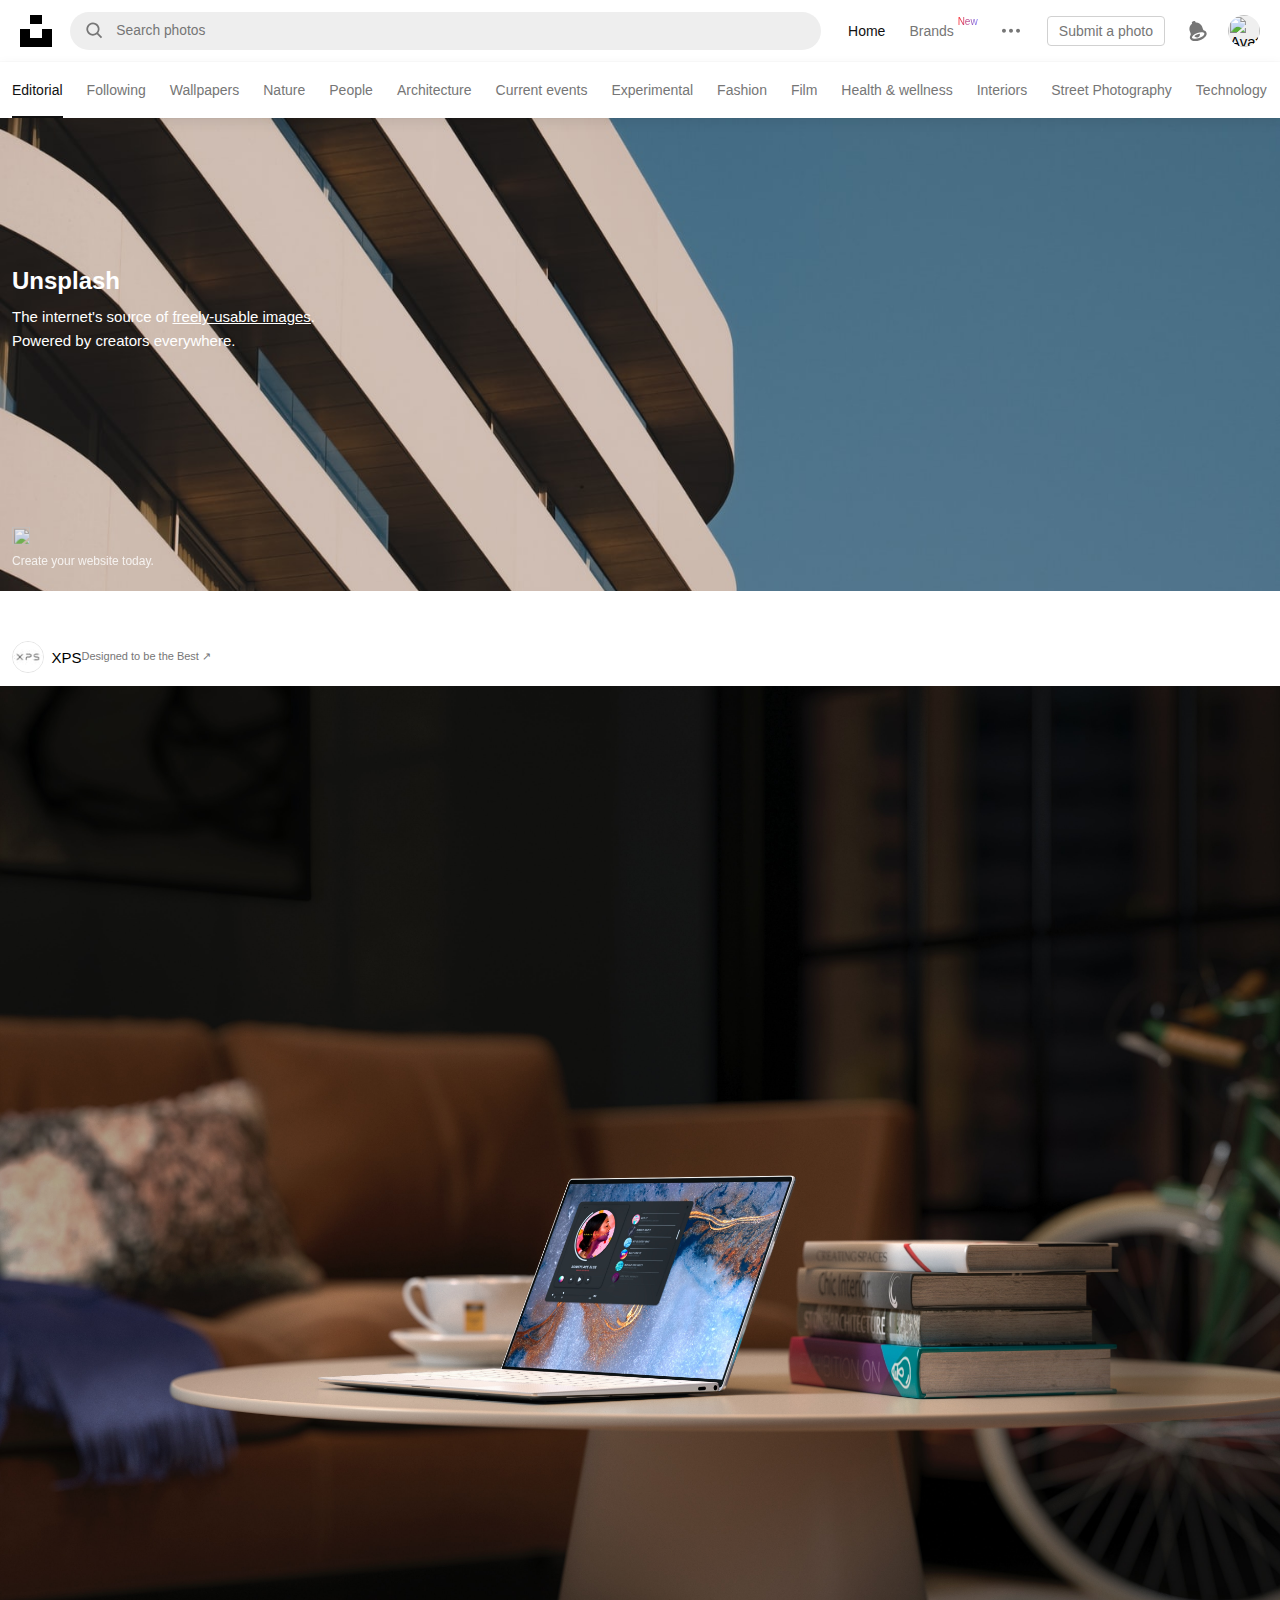
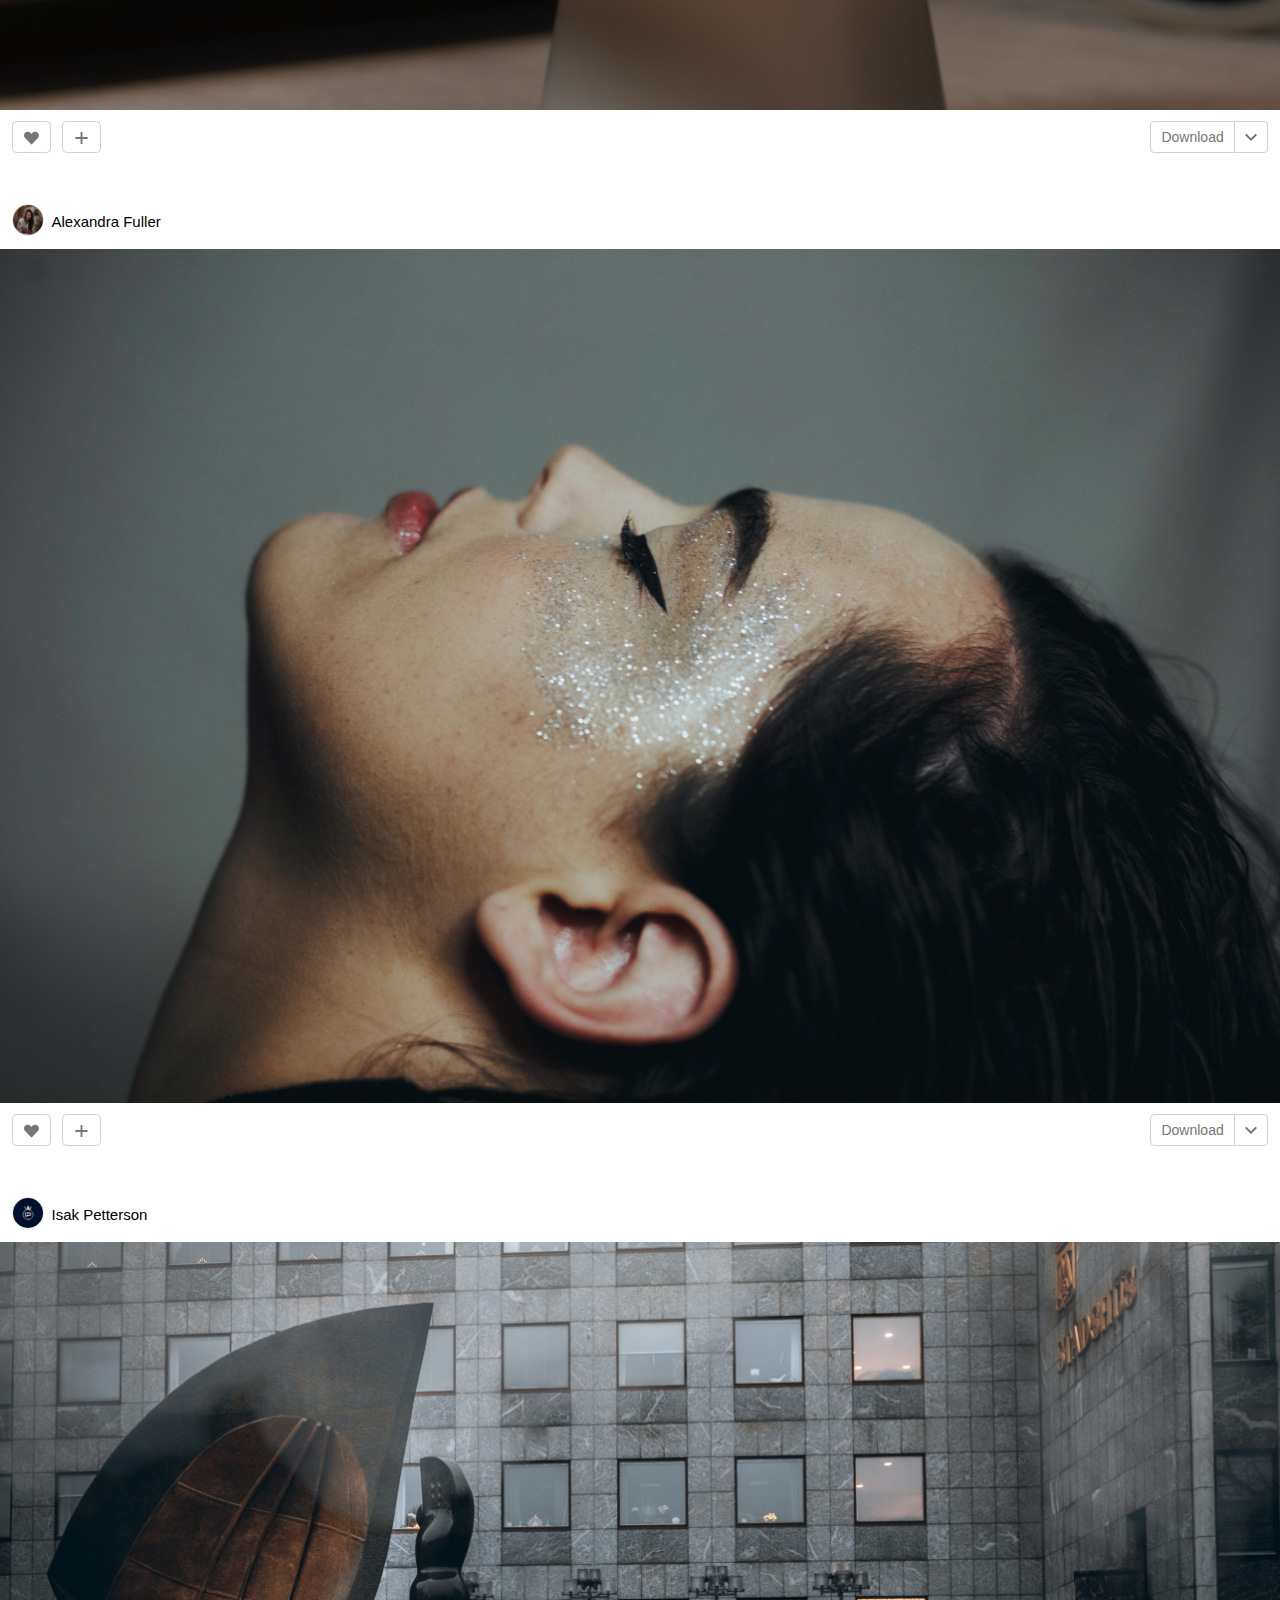
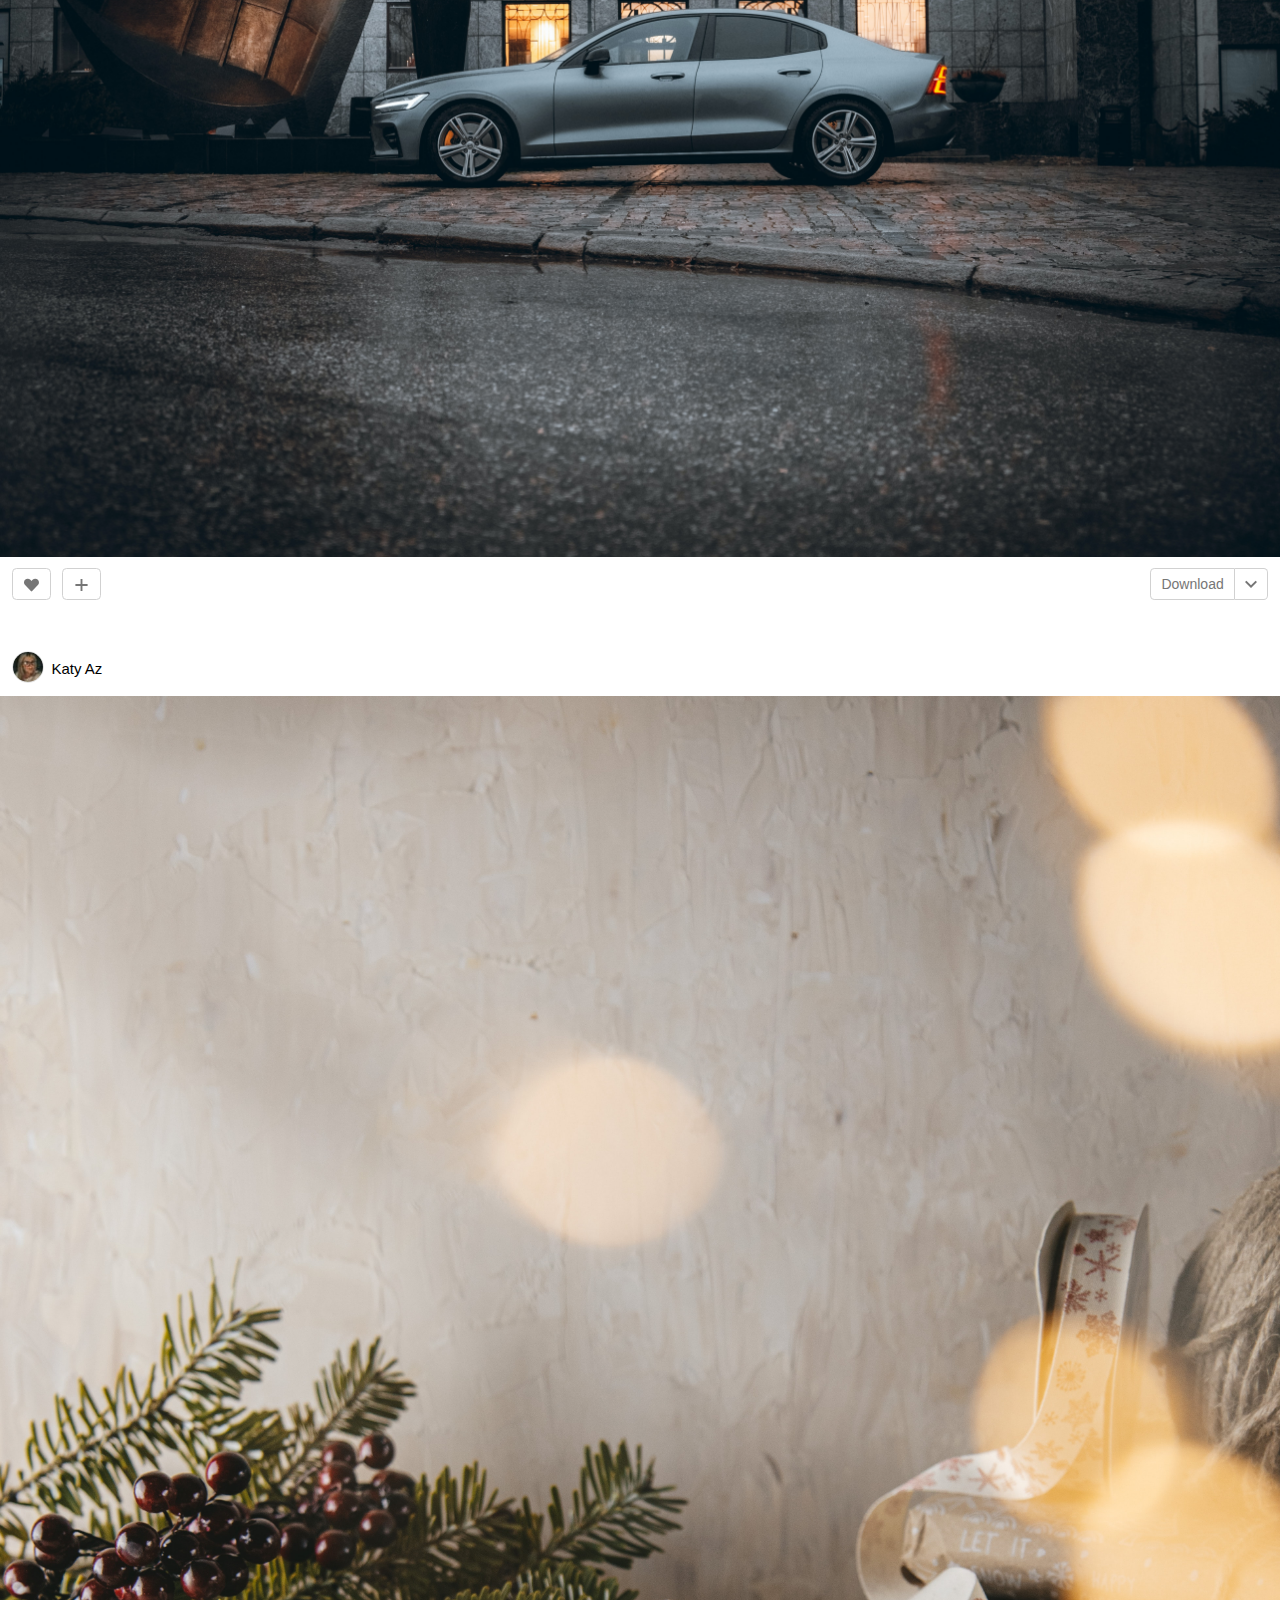
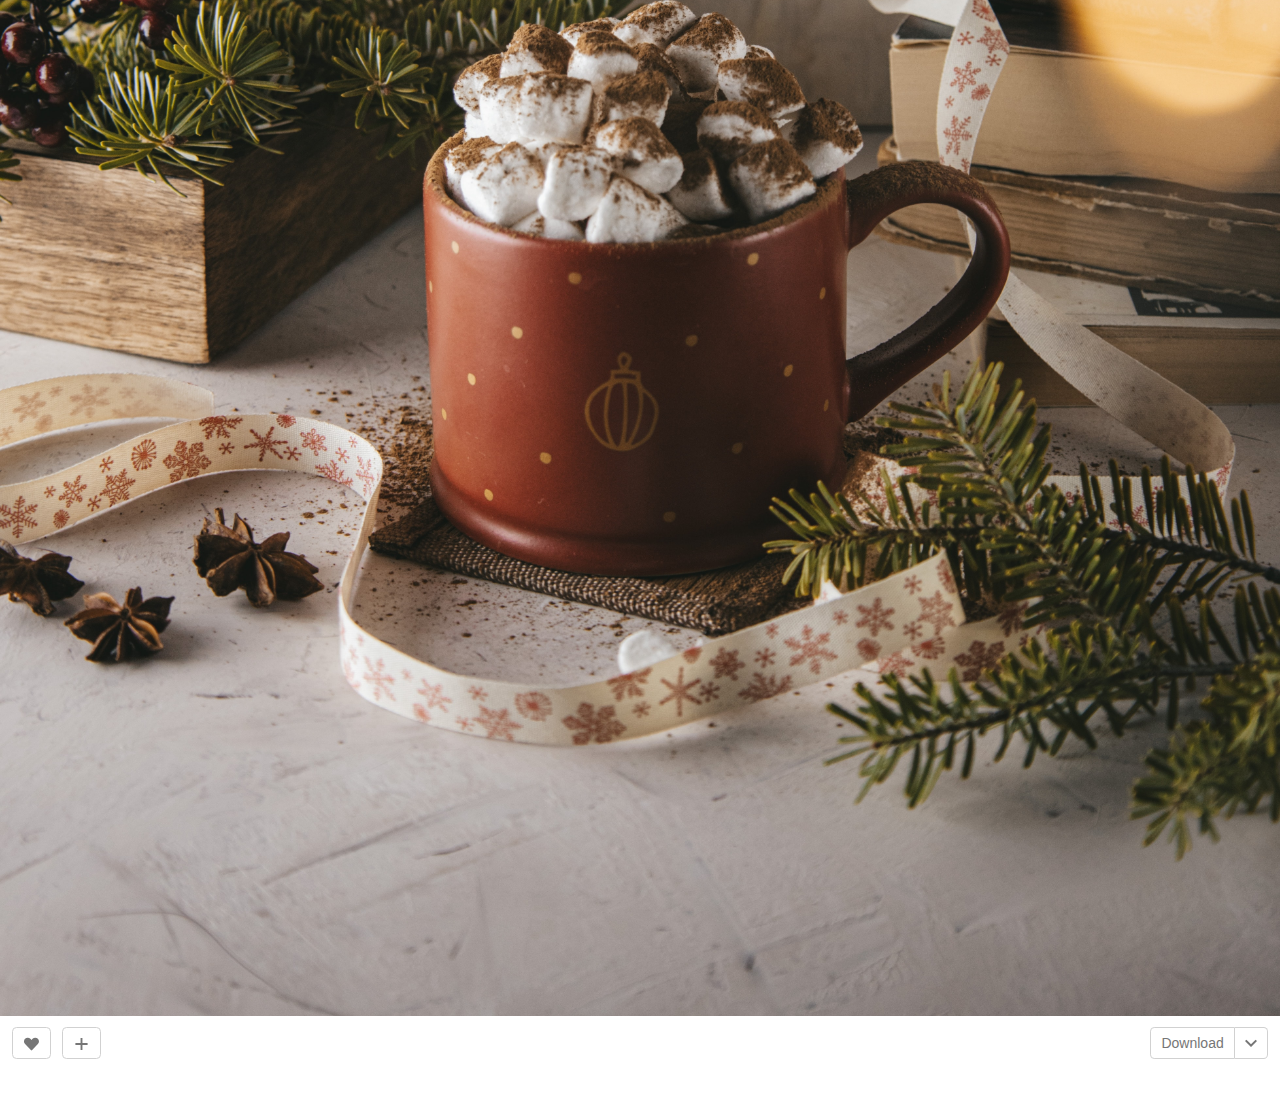
==== commit b47a4273: "Add files via upload" ====
--- a/index.html
+++ b/index.html
@@ -15,35 +15,72 @@
 
   <header>
     <a title="Home — Unsplash" href="/">
-      <svg width="26" height="26" class="_1Jlgk" version="1.1" viewBox="0 0 32 32" aria-labelledby="unsplash-home"
-        aria-hidden="false">
+      <svg viewBox="0 0 32 32" aria-labelledby="unsplash-home" aria-hidden="false">
         <title id="unsplash-home">Unsplash Home</title>
         <path d="M10 9V0h12v9H10zm12 5h10v18H0V14h10v9h12v-9z"> </path>
       </svg>
     </a>
-
     <form role="search" id="zoekbalk" action="#">
-      <button type="submit">
+      <button id="submit">
         <svg id="search-icon" width="32" height="32" class="_2-tlh _1azRR _1mPD6" version="1.1" viewBox="0 0 32 32"
           aria-hidden="false">
           <path
             d="M31 28.64l-7.57-7.57a12.53 12.53 0 1 0-2.36 2.36l7.57 7.57zm-17.5-6a9.17 9.17 0 1 1 6.5-2.64 9.11 9.11 0 0 1-6.5 2.67z">
           </path>
         </svg>
-        <input type="search" name="search" id="search" placeholder="Search photos" autocomplete="off"
+        <input id="searchSmallscreen" placeholder="Search photos" autocomplete="off" aria-label="zoeken">
+        <input id="searchBigscreen" placeholder="Search free high-resolution photos" autocomplete="off"
           aria-label="zoeken">
       </button>
     </form>
 
-
-    <svg id="hamburger" width="24" height="24" version="1.1" viewBox="0 0 32 32" aria-hidden="false">
+    <ul>
+      <li>Home</li>
+      <li>Brands&nbsp;<span>New</span></li>
+      <li><svg width="18" height="18" viewBox="0 0 32 32" aria-hidden="false">
+          <path
+            d="M7 15.5c0 1.9-1.6 3.5-3.5 3.5s-3.5-1.6-3.5-3.5 1.6-3.5 3.5-3.5 3.5 1.6 3.5 3.5zm21.5-3.5c-1.9 0-3.5 1.6-3.5 3.5s1.6 3.5 3.5 3.5 3.5-1.6 3.5-3.5-1.6-3.5-3.5-3.5zm-12.5 0c-1.9 0-3.5 1.6-3.5 3.5s1.6 3.5 3.5 3.5 3.5-1.6 3.5-3.5-1.6-3.5-3.5-3.5z">
+          </path>
+        </svg></li>
+    </ul>
+
+    <button id="Submitphoto">Submit a photo</button>
+
+    <div id="Bell">
+      <svg  width="20" height="20" viewBox="0 0 32 32" aria-hidden="false">
+        <path
+          d="M18.9 30.6c-7.4 2.6-14.2 1.4-15.7-2.8-.5-1.5-.2-3.2.8-4.9.5-.8.5-2.1.2-3l-1.4-3.9c-.9-2.6-.7-5.2.3-7.5.7-1.7 2-3.1 3.5-4.1l-.4-1c-.4-1.1.2-2.2 1.3-2.6l1.9-.7c1.1-.4 2.2.2 2.6 1.3l.4 1c2-.2 4.1.3 5.9 1.4 1.9 1.2 3.5 3.1 4.3 5.4l1.4 3.9c.3.8 1.2 1.9 2 2.2 1.8.7 3 1.8 3.6 3.4 1.4 4.2-3.2 9.3-10.7 11.9zm7.3-10.8c-.6-1.7-5.2-2.8-11.3-.7-6.1 2.1-9 5.8-8.4 7.5.6 1.7 5.2 2.8 11.3.7 6.1-2.1 9-5.8 8.4-7.5zm-7.2.8l.1.8c0 1.9-1.1 3.6-2.7 4.4-.6.3-1.3.6-2.1.6h-.1c-1.6 0-2.9-.8-3.9-1.9-.1-.2-.1-.5.1-.6 1.1-.9 2.8-2 5.3-2.8 1-.3 2-.6 2.9-.8.1-.1.3.1.4.3z">
+        </path>
+      </svg>
+    </div>
+    <button id="Profile">
+      <img
+        srcset="https://images.unsplash.com/placeholder-avatars/extra-large.jpg?dpr=1&amp;auto=format&amp;fit=crop&amp;w=27&amp;h=27&amp;q=60&amp;crop=faces&amp;bg=fff 1x, https://images.unsplash.com/placeholder-avatars/extra-large.jpg?dpr=2&amp;auto=format&amp;fit=crop&amp;w=27&amp;h=27&amp;q=60&amp;crop=faces&amp;bg=fff 2x"
+        src="https://images.unsplash.com/placeholder-avatars/extra-large.jpg?auto=format&amp;fit=crop&amp;w=27&amp;h=27&amp;q=60&amp;crop=faces&amp;bg=fff"
+        alt="Avatar of user Daniel Mota Faria">
+    </button>
+
+    <svg id="hamburger" width="24" height="24" viewBox="0 0 32 32" aria-hidden="false">
       <path d="M4 21.3h24V24H4v-2.7zM4 8v2.7h24V8H4zm0 9.3h24v-2.7H4v2.7z"></path>
     </svg>
   </header>
-
+  <!-- <div id="uitklapmenu">
+    <ul>
+      <li>Notifications</li>
+      <li><a href="Tweedepagina.html">View profile</a></li>
+      <li>Stats</li>
+      <li>Account settings</li>
+      <li>Submit a photo</li>
+    </ul>
+    <hr>
+    <ul>
+      <li>Logout @danielmotafaria</li>
+    </ul>
+  </div>    -->
   <section>
     <ul id="themas">
       <li><a href="#">Editorial</a></li>
+      <li><a href="#">Following</a></li>
       <li><a href="#">Wallpapers</a></li>
       <li><a href="#">Nature</a></li>
       <li><a href="#">People</a></li>
@@ -72,105 +109,136 @@
   <section id="Intro">
     <article>
       <h2 id="Unsplashtitel"> Unsplash </h2>
-      <h2 id="Beschrijving-Unsplashtitel">The internet's source of <u>freely-usable images</u>.</h2>
-      <h2 id="Beschrijving-Unsplashtitel"> Powered by creators everywhere.</h2>
+      <p>The internet's source of <u>freely-usable images</u>.</p>
+      <p> Powered by creators everywhere.</p>
     </article>
     <article id="Squarespace-article">
       <h2 class="visually-hidden">squarespace</h2>
       <img id="squarespace" class="_11pPi _2OP8p"
         src="https://images.unsplash.com/file-1606177908946-d1eed1cbe4f5image">
-      <p id="cywt">Create your website today</p>
-    </article>
-
-  </section>
-
-  <section id="Posttemplate">
-    <div id="abovepost">
-      <h2 class="visually-hidden">First posting account (reclame)</h2>
-      <img id="profilepic" src="images/PF1.jpg">
-      <h3>XPS</h3>
-      <p><a href="#">Designed to be the Best</a></p>
-    </div>
-    <img id="post" src="images/XPS-post.jpg">
-    <div id="onderpost">
-      <article id="likeplus">
-        <button><svg width="32" height="32" viewBox="0 0 32 32" aria-hidden="false">
-            <path
-              d="M17.4 29c-.8.8-2 .8-2.8 0l-12.3-12.8c-3.1-3.1-3.1-8.2 0-11.4 3.1-3.1 8.2-3.1 11.3 0l2.4 2.8 2.3-2.8c3.1-3.1 8.2-3.1 11.3 0 3.1 3.1 3.1 8.2 0 11.4l-12.2 12.8z">
-            </path>
-          </svg></button>
-        <button><svg width="32" height="32" viewBox="0 0 32 32" aria-hidden="false">
-            <path d="M14 3h4v26h-4zM29 14v4h-26v-4z"></path>
-          </svg></button>
-      </article>
-      <article id="downloadmore">
-        <button id="Download">Download</button>
-        <button id="more"><svg width="32" height="32" viewBox="0 0 32 32" aria-hidden="false">
-            <path d="M9.9 11.5l6.1 6.1 6.1-6.1 1.9 1.9-8 8-8-8 1.9-1.9z"></path>
-          </svg></button>
-      </article>
-    </div>
-
+      <p id="cywt">Create your website today.</p>
     </article>
   </section>
-  <section id="Posttemplate">
-    <div id="abovepost">
-      <h2 class="visually-hidden">Account</h2>
-      <img id="profilepic" src="images/PF2.jpg">
-      <h3>Alexandra Fuller</h3>
-    </div>
-    <h2 class="visually-hidden">Post</h2>
-    <img id="post" src="images/Post2.jpg">
-    <div id="onderpost">
-      <h2 class="visually-hidden">Options</h2>
-      <article id="likeplus">
-        <button><svg width="32" height="32" viewBox="0 0 32 32" aria-hidden="false">
-            <path
-              d="M17.4 29c-.8.8-2 .8-2.8 0l-12.3-12.8c-3.1-3.1-3.1-8.2 0-11.4 3.1-3.1 8.2-3.1 11.3 0l2.4 2.8 2.3-2.8c3.1-3.1 8.2-3.1 11.3 0 3.1 3.1 3.1 8.2 0 11.4l-12.2 12.8z">
-            </path>
-          </svg></button>
-        <button><svg width="32" height="32" viewBox="0 0 32 32" aria-hidden="false">
-            <path d="M14 3h4v26h-4zM29 14v4h-26v-4z"></path>
-          </svg></button>
-      </article>
-      <article id="downloadmore">
-        <button id="Download">Download</button>
-        <button id="more"><svg width="32" height="32" viewBox="0 0 32 32" aria-hidden="false">
-            <path d="M9.9 11.5l6.1 6.1 6.1-6.1 1.9 1.9-8 8-8-8 1.9-1.9z"></path>
-          </svg></button>
-      </article>
-    </div>
-
-    </article>
-  </section>
-  <section id="Posttemplate">
-    <div id="abovepost">
-      <h2 class="visually-hidden">Account</h2>
-      <img id="profilepic" src="images/PF3.jpg">
-      <h3>Isak Petterson</h3>
-    </div>
-    <h2 class="visually-hidden">Post</h2>
-    <img id="post" src="images/post3.jpg">
-    <div id="onderpost">
-      <article id="likeplus">
-        <button><svg width="32" height="32" viewBox="0 0 32 32" aria-hidden="false">
-            <path
-              d="M17.4 29c-.8.8-2 .8-2.8 0l-12.3-12.8c-3.1-3.1-3.1-8.2 0-11.4 3.1-3.1 8.2-3.1 11.3 0l2.4 2.8 2.3-2.8c3.1-3.1 8.2-3.1 11.3 0 3.1 3.1 3.1 8.2 0 11.4l-12.2 12.8z">
-            </path>
-          </svg></button>
-        <button><svg width="32" height="32" viewBox="0 0 32 32" aria-hidden="false">
-            <path d="M14 3h4v26h-4zM29 14v4h-26v-4z"></path>
-          </svg></button>
-      </article>
-      <article id="downloadmore">
-        <button id="Download">Download</button>
-        <button id="more"><svg width="32" height="32" viewBox="0 0 32 32" aria-hidden="false">
-            <path d="M9.9 11.5l6.1 6.1 6.1-6.1 1.9 1.9-8 8-8-8 1.9-1.9z"></path>
-          </svg></button>
-      </article>
-    </div>
-
-    </article>
+
+  <section id=>
+    <section id="Posttemplate">
+      <div id="abovepost">
+        <h2 class="visually-hidden">First posting account (reclame)</h2>
+        <img id="profilepic" src="images/PF1.jpg">
+        <h3>XPS</h3>
+        <p><a href="#">Designed to be the Best ↗</a></p>
+      </div>
+      <img id="post" src="images/XPS-post.jpg">
+      <div id="onderpost">
+        <article id="likeplus">
+          <button><svg width="32" height="32" viewBox="0 0 32 32" aria-hidden="false">
+              <path
+                d="M17.4 29c-.8.8-2 .8-2.8 0l-12.3-12.8c-3.1-3.1-3.1-8.2 0-11.4 3.1-3.1 8.2-3.1 11.3 0l2.4 2.8 2.3-2.8c3.1-3.1 8.2-3.1 11.3 0 3.1 3.1 3.1 8.2 0 11.4l-12.2 12.8z">
+              </path>
+            </svg></button>
+          <button><svg width="32" height="32" viewBox="0 0 32 32" aria-hidden="false">
+              <path d="M14 3h4v26h-4zM29 14v4h-26v-4z"></path>
+            </svg></button>
+        </article>
+        <article id="downloadmore">
+          <button id="Download">Download</button>
+          <button id="more"><svg width="32" height="32" viewBox="0 0 32 32" aria-hidden="false">
+              <path d="M9.9 11.5l6.1 6.1 6.1-6.1 1.9 1.9-8 8-8-8 1.9-1.9z"></path>
+            </svg></button>
+        </article>
+      </div>
+
+      </article>
+    </section>
+    <section id="Posttemplate">
+      <div id="abovepost">
+        <h2 class="visually-hidden">Account</h2>
+        <img id="profilepic" src="images/PF2.jpg">
+        <h3>Alexandra Fuller</h3>
+      </div>
+      <h2 class="visually-hidden">Post</h2>
+      <img id="post" src="images/Post2.jpg">
+      <div id="onderpost">
+        <h2 class="visually-hidden">Options</h2>
+        <article id="likeplus">
+          <button><svg width="32" height="32" viewBox="0 0 32 32" aria-hidden="false">
+              <path
+                d="M17.4 29c-.8.8-2 .8-2.8 0l-12.3-12.8c-3.1-3.1-3.1-8.2 0-11.4 3.1-3.1 8.2-3.1 11.3 0l2.4 2.8 2.3-2.8c3.1-3.1 8.2-3.1 11.3 0 3.1 3.1 3.1 8.2 0 11.4l-12.2 12.8z">
+              </path>
+            </svg></button>
+          <button><svg width="32" height="32" viewBox="0 0 32 32" aria-hidden="false">
+              <path d="M14 3h4v26h-4zM29 14v4h-26v-4z"></path>
+            </svg></button>
+        </article>
+        <article id="downloadmore">
+          <button id="Download">Download</button>
+          <button id="more"><svg width="32" height="32" viewBox="0 0 32 32" aria-hidden="false">
+              <path d="M9.9 11.5l6.1 6.1 6.1-6.1 1.9 1.9-8 8-8-8 1.9-1.9z"></path>
+            </svg></button>
+        </article>
+      </div>
+
+      </article>
+    </section>
+    <section id="Posttemplate">
+      <div id="abovepost">
+        <h2 class="visually-hidden">Account</h2>
+        <img id="profilepic" src="images/PF3.jpg">
+        <h3>Isak Petterson</h3>
+      </div>
+      <h2 class="visually-hidden">Post</h2>
+      <img id="post" src="images/post3.jpg">
+      <div id="onderpost">
+        <article id="likeplus">
+          <button><svg width="32" height="32" viewBox="0 0 32 32" aria-hidden="false">
+              <path
+                d="M17.4 29c-.8.8-2 .8-2.8 0l-12.3-12.8c-3.1-3.1-3.1-8.2 0-11.4 3.1-3.1 8.2-3.1 11.3 0l2.4 2.8 2.3-2.8c3.1-3.1 8.2-3.1 11.3 0 3.1 3.1 3.1 8.2 0 11.4l-12.2 12.8z">
+              </path>
+            </svg></button>
+          <button><svg width="32" height="32" viewBox="0 0 32 32" aria-hidden="false">
+              <path d="M14 3h4v26h-4zM29 14v4h-26v-4z"></path>
+            </svg></button>
+        </article>
+        <article id="downloadmore">
+          <button id="Download">Download</button>
+          <button id="more"><svg width="32" height="32" viewBox="0 0 32 32" aria-hidden="false">
+              <path d="M9.9 11.5l6.1 6.1 6.1-6.1 1.9 1.9-8 8-8-8 1.9-1.9z"></path>
+            </svg></button>
+        </article>
+      </div>
+
+      </article>
+    </section>
+    <section id="Posttemplate">
+      <!-- https://unsplash.com/photos/hWXgoVLPzHY -->
+      <div id="abovepost">
+        <h2 class="visually-hidden">Account</h2>
+        <img id="profilepic" src="images/PF4.jpg">
+        <h3>Katy Az</h3>
+      </div>
+      <h2 class="visually-hidden">Post</h2>
+      <img id="post" src="images/Post4.jpg">
+      <div id="onderpost">
+        <article id="likeplus">
+          <button><svg width="32" height="32" viewBox="0 0 32 32" aria-hidden="false">
+              <path
+                d="M17.4 29c-.8.8-2 .8-2.8 0l-12.3-12.8c-3.1-3.1-3.1-8.2 0-11.4 3.1-3.1 8.2-3.1 11.3 0l2.4 2.8 2.3-2.8c3.1-3.1 8.2-3.1 11.3 0 3.1 3.1 3.1 8.2 0 11.4l-12.2 12.8z">
+              </path>
+            </svg></button>
+          <button><svg width="32" height="32" viewBox="0 0 32 32" aria-hidden="false">
+              <path d="M14 3h4v26h-4zM29 14v4h-26v-4z"></path>
+            </svg></button>
+        </article>
+        <article id="downloadmore">
+          <button id="Download">Download</button>
+          <button id="more"><svg width="32" height="32" viewBox="0 0 32 32" aria-hidden="false">
+              <path d="M9.9 11.5l6.1 6.1 6.1-6.1 1.9 1.9-8 8-8-8 1.9-1.9z"></path>
+            </svg></button>
+        </article>
+      </div>
+
+      </article>
+    </section>
   </section>
   <script src="scripts/script.js"></script>
 </body>
--- a/styles/style.css
+++ b/styles/style.css
@@ -11,90 +11,290 @@
 body {
   background: white;
   margin: 0;
-}
-
-header {
-  /*dit is me container/parent */
-  z-index: 10;
-  align-items: center;
-  margin: 0;
-  padding: 0.5em 0.8em;
-
-  max-width: 100%;
-
-  display: grid;
-  grid-template-columns: min-content 1fr min-content;
-  column-gap: 1em;
-  grid-column-start: auto;
-
-  background: white;
-  overflow: hidden;
-  border-bottom: solid 1px rgba(229, 229, 229);
-}
-
-
-
-#zoekbalk {
-  /*Dit is de css voor de zoekbalk*/
-
-  height: 2.5em;
-  border-radius: 1.6em;
-  background-color: #eee;
-  border: 1px solid transparent;
-  margin: 0;
-  flex: 1;
-}
-
-
-button:first-of-type {
-  /*dit is niet alleen de icon */
-
-  height: 40px;
-  display: flex;
-
-  width: 100%;
-  background-color: transparent;
-  border: 1px solid transparent;
-}
-
-#search {
-  background-color: transparent;
-  border: solid 1px transparent;
-  width: 100%;
-  height: 100%;
-  padding: 1px 2px 4px 7px;
-
-  font-size: 13.8px;
-}
-
-#search-icon {
-  margin: .1875em 0 0 .1875em;
-  fill: #767676;
-
-  height: 60%;
-  padding-top: 6px;
-}
-
-#hamburger {
-
-  fill: #767676;
+  position: relative;
+}
+
+@media(min-width:480px) {
+  #Intro article:first-of-type {
+    padding: 80px 12px 64px;
+  }
+
+  section article p:nth-of-type(2) {
+    margin-bottom: 24px;
+  }
+}
+
+@media(min-width:768px) {
+
+  header {
+    /*dit is me container/parent */
+    z-index: 10;
+    margin: 0;
+    padding: 0 20px;
+    height: 62px;
+    max-width: 100%;
+    border:0;
+    display: flex;
+    align-items:center;
+    background: white;
+    overflow: hidden;
+   
+  }
+  
+  header a svg {
+    width: 32px;
+    height: 32px;
+  }
+
+  header ul{
+    display:flex;
+    width:fit-content;
+    list-style-type: none;
+    padding:0 16px;
+  }
+
+  header ul li{
+    width:fit-content;
+    display:flex;
+    align-items:center;
+    font-size:14px;
+    font-weight:500;
+    padding:20px 12px;
+  
+  }
+  
+  header ul li:first-of-type{
+    color:#111;
+  }
+
+  header ul li span{
+    background: linear-gradient(94deg,#ff2a2a,#7074ff);
+    -webkit-background-clip: text;
+    -webkit-text-fill-color: transparent;
+    -webkit-box-decoration-break: clone;
+    font-size:10px;
+    font-weight: 500;
+    position:relative;
+    top:-10px;
+  }
+
+  header ul li svg{
+    fill:#767676;
+  }
+
+  #Submitphoto{
+    font-weight:500;
+    font-size: 14px;
+    color: #767676;
+    background-color: white;
+    border: 1px solid #d1d1d1;
+    border-radius: 4px;
+    padding:0 11px;
+    height:30px;
+  }
+
+  #Bell{
+    padding:10px 14px;
+    margin-left:9px;
+    fill:#767676;
+  }
+
+  header button img{
+    border-radius:50%;
+    width:32px; 
+    height:32px;
+    overflow:hidden;
+  }
+
+  #Profile {
+    padding: 0;
+    margin: 0;
+    margin-left:6px;
+    border: 0;
+    height: fit-content;
+    border-radius:50%;
+    overflow:hidden;
+  }
+
+  #Profile:focus {
+    outline: none;
+  }
+
+  #zoekbalk {
+    /*Dit is de css voor de hele zoekbalk div*/
+    height: 2.5em;
+    width:fit-content;
+    border-radius: 1.6em;
+    background-color: #eee;
+    border: 0;
+    margin:0 0 0 1.2em;
+    
+    flex: 1;
+  }
+
+  header form button {
+    /*dit is niet alleen de icon */
+
+    height: 40px;
+    display: flex;
+    width:100%;
+    flex-grow:1;
+    flex-shrink:1;
+    background-color: transparent;
+    border: 0;
+  }
+
+  #searchSmallscreen{
+    background-color: transparent;
+    border: 0;
+    width:100%;
+    height: 100%;
+    padding: 1px 2px 4px 7px;
+    flex-grow:1;
+    flex-shrink:1;
+
+    font-size: 13.8px;
+  }
+
+  #searchBigscreen {
+    display:none;
+  }
+
+  #search-icon {
+    margin: .1875em 0 0 .1875em;
+    fill: #767676;
+
+    height: 60%;
+    padding-top: 6px;
+  }
+
+  #hamburger {
+    display:none;
+  }
+
+  #Intro article:first-of-type {
+    padding-top: 9.6em;
+    padding-bottom: 152px;
+  }
+}
+
+@media(max-width:768px) {
+  
+  header {
+    /*dit is me container/parent */
+    z-index: 10;
+    align-items: center;
+    margin: 0;
+    padding: 0.5em 0.8em;
+    height: 56px;
+    max-width: 100%;
+
+    display: grid;
+    grid-template-columns: min-content 1fr min-content min-content;
+    column-gap: 1em;
+    grid-column-start: auto;
+
+    background: white;
+    overflow: hidden;
+    border-bottom: solid 1px rgba(229, 229, 229);
+  }
+
+  header ul{
+    display:none;
+  }
+
+  header li{
+    display:none;
+  }
+
+  #Submitphoto{
+    display:none;
+  }
+
+  #Bell{
+    display:none;
+  }
+
+  header a svg {
+    width: 26px;
+    height: 26px;
+  }
+
+  header button img {
+    border-radius: 50%;
+  }
+
+  #Profile {
+    padding: 0;
+    margin: 0;
+    border: 0;
+    height: fit-content;
+    border-radius:50%;
+  }
+
+  #Profile:focus {
+    outline: none;
+  }
+
+  #zoekbalk {
+    /*Dit is de css voor de hele zoekbalk div*/
+    height: 2.5em;
+    border-radius: 1.6em;
+    background-color: #eee;
+    border: 0;
+    margin: 0;
+    flex: 1;
+  }
+
+  header form button {
+    /*dit is niet alleen de icon */
+
+    height: 40px;
+    display: flex;
+    width: 100%;
+    background-color: transparent;
+    border: 0;
+  }
+
+  #searchSmallscreen {
+    background-color: transparent;
+    border: 0;
+    width: 100%;
+    height: 100%;
+    padding: 1px 2px 4px 7px;
+
+    font-size: 13.8px;
+  }
+  
+  #searchBigscreen{
+    display:none;
+  }
+
+  #search-icon {
+    margin: .1875em 0 0 .1875em;
+    fill: #767676;
+
+    height: 60%;
+    padding-top: 6px;
+  }
+
+  #hamburger {
+    margin-right: 4px;
+    fill: #767676;
+  }
 }
 
 #themas {
   /*dit is de bovenste <ul>*/
   list-style-type: none;
   background-color: white;
-  height: 3.7333333333333334em;
-
+  height: 56px;
+  display: flex;
   margin: 0;
   padding: 0;
-
-  font-size: 0.9333333333333333em;
-
+  position: relative;
+  box-shadow: 0 4px .8em rgba(0, 0, 0, .08), 0 0 1px rgba(1, 0, 0, .1);
   overflow-x: scroll;
-
-  display: flex;
-  align-items: center;
 }
 
 #themas::-webkit-scrollbar {
@@ -110,17 +310,27 @@
 li {
   /*items in de menubalk*/
   padding-left: 1.6em;
-  height: 100%;
+  height: 56px;
   width: 500px;
-
+  color: #767676;
+}
+
+li a {
+  font-size: 14px;
+  height: 56px;
   display: flex;
   align-items: center;
-
-  color: #767676;
 }
 
 li:first-of-type {
   padding-left: .8em;
+}
+
+li:first-of-type a {
+  height: 56px;
+  color: #111;
+  pointer-events: none;
+  box-shadow: inset 0 -2px #111;
 }
 
 li:last-of-type {
@@ -132,7 +342,6 @@
   margin-bottom: 3.2em;
   width: 100%;
   /*size of the section*/
-
 
   background-image: url('../images/photo1.jpg');
   /*background fuckwith*/
@@ -140,6 +349,7 @@
   background-position: center;
 }
 
+
 article {
   display: flex;
   align-items: flex-start;
@@ -161,6 +371,13 @@
   color: white;
   margin: 0;
   line-height: 1.6;
+}
+
+section article p {
+  color: white;
+  margin: 0;
+  line-height: 1.6;
+  width: 100%;
 }
 
 #Squarespace-article {
@@ -191,19 +408,21 @@
   color: black;
 }
 
-#Posttemplate{
-  padding-bottom:2.5833333333333335em;
-   
-}
+#Posttemplate {
+  padding-bottom: 2.5833333333333335em;
+
+}
+
 #abovepost {
   /*poster - template*/
   display: flex;
+  padding: 0;
   margin: .8em;
   margin-top: 0;
   flex-flow: column wrap;
   justify-content: center;
+  height: 34.4px;
   width: fit-content;
-  height: 2.293333333em;
   text-align: justify;
 }
 
@@ -213,15 +432,14 @@
   border: solid 1px rgba(118, 118, 118, .20);
   width: 32px;
   height: 32px;
-
   margin-right: .5em;
 }
 
 #abovepost h3 {
   /* post naam*/
   margin: 0;
+  height: 1em;
   padding: 0;
-  height: .8em;
   width: fit-content;
 }
 
@@ -229,8 +447,6 @@
   /*post description*/
   margin: 0;
   font-size: 11px;
-  line-height: 1em;
-  width: 100%;
 }
 
 #post {
@@ -242,8 +458,9 @@
   /*dit is de hele balk onder de post*/
   margin: .75em .8em;
   display: flex;
-  width: calc(100% - 3.25em);
+  fill: 1;
   justify-content: space-between;
+  height: 32px;
 }
 
 #likeplus {
@@ -276,40 +493,49 @@
   /*download en puntjes onder post*/
   padding: 0;
   margin: 0;
+  justify-content: flex-end;
   width: 5.933333333333334em;
   flex-direction: row;
-  padding: 0;
-}
-
-#downloadmore svg{
+}
+
+#downloadmore svg {
   fill: #767676;
-  height: 1.6em; width:2.13333333em;
+  height: 1.6em;
+  width: 2.13333333em;
 }
 
 #downloadmore button {
-  height: 2.1333333333333333em;
+  height: 32px;
   /* padding:0 0.7333333333333333em; */
   margin: 0;
   background-color: white;
   align-items: center;
-  color:#767676;
+  color: #767676;
 }
 
 #Download {
   border-radius: .3em 0 0 .3em;
   border: solid 1px #d1d1d1;
-  padding:0 0.7333333333333333em;
-  height: 30px;
-  font-size:14px;
+  padding: 0 0.7333333333333333em;
+  font-size: 14px;
+  height: 32px;
 }
 
 #more {
   border-radius: 0 .3em .3em 0;
   border: solid 1px #d1d1d1;
-  padding:0;
-  border-left:0;
-  height:34px;
-}
+  padding: 0;
+  border-left: 0;
+}
+
+/*
+#uitklapmenu{
+  width:250px;
+  background-color:black;
+  position:relative;
+}  */
+
+
 
 .visually-hidden {
   /* https://www.a11yproject.com/posts/2013-01-11-how-to-hide-content/ */
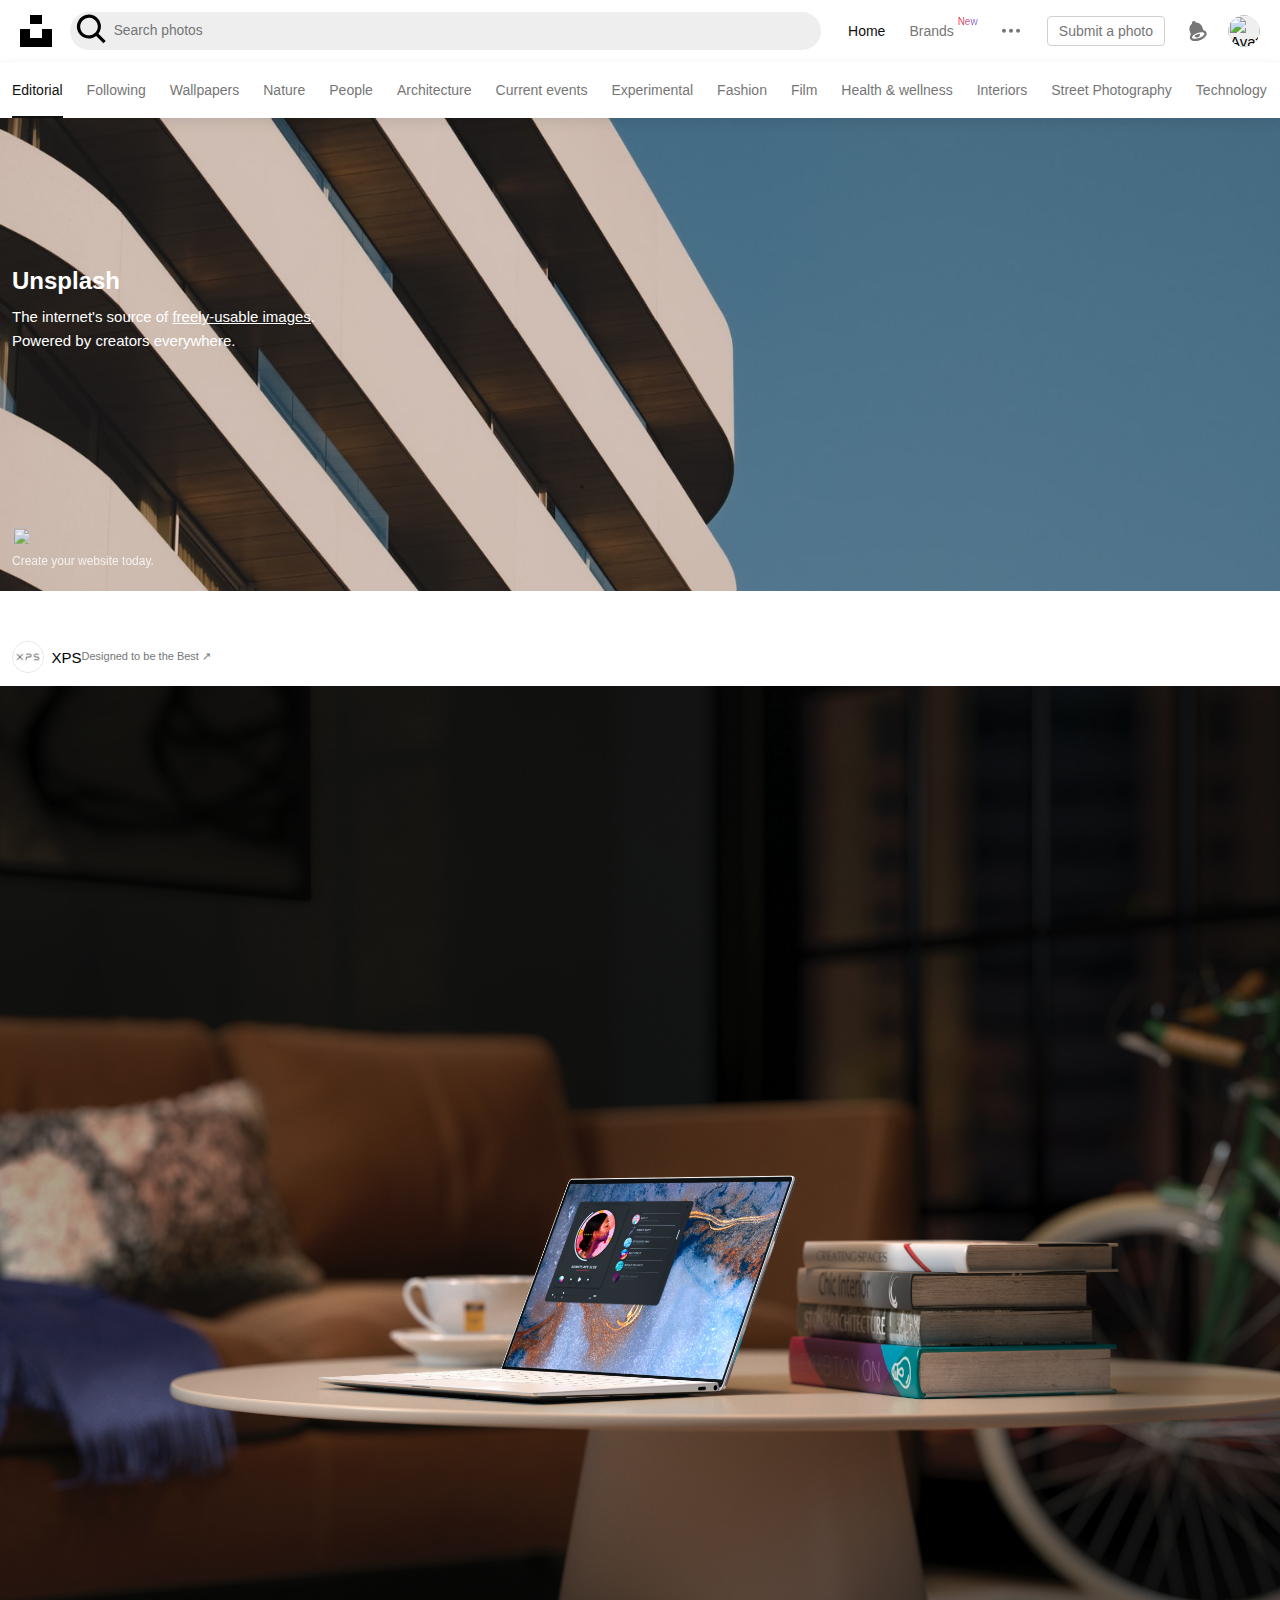
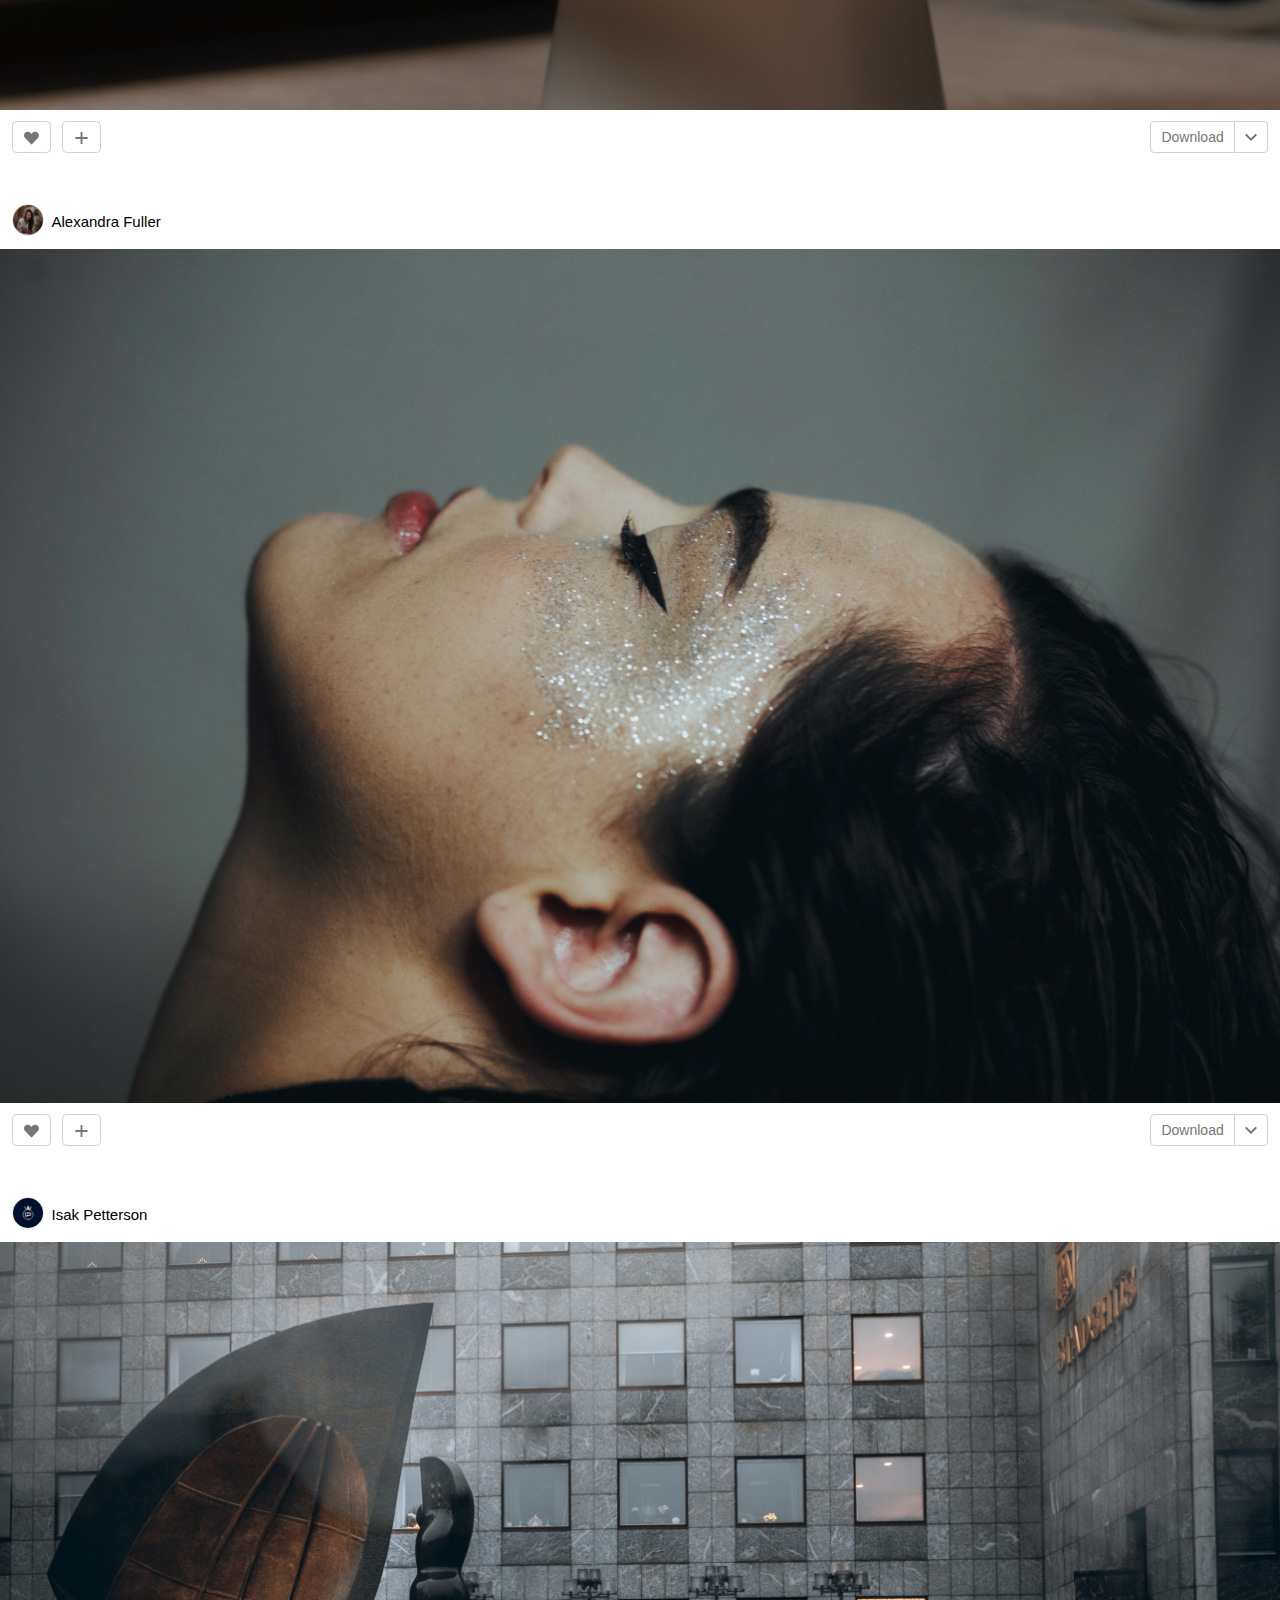
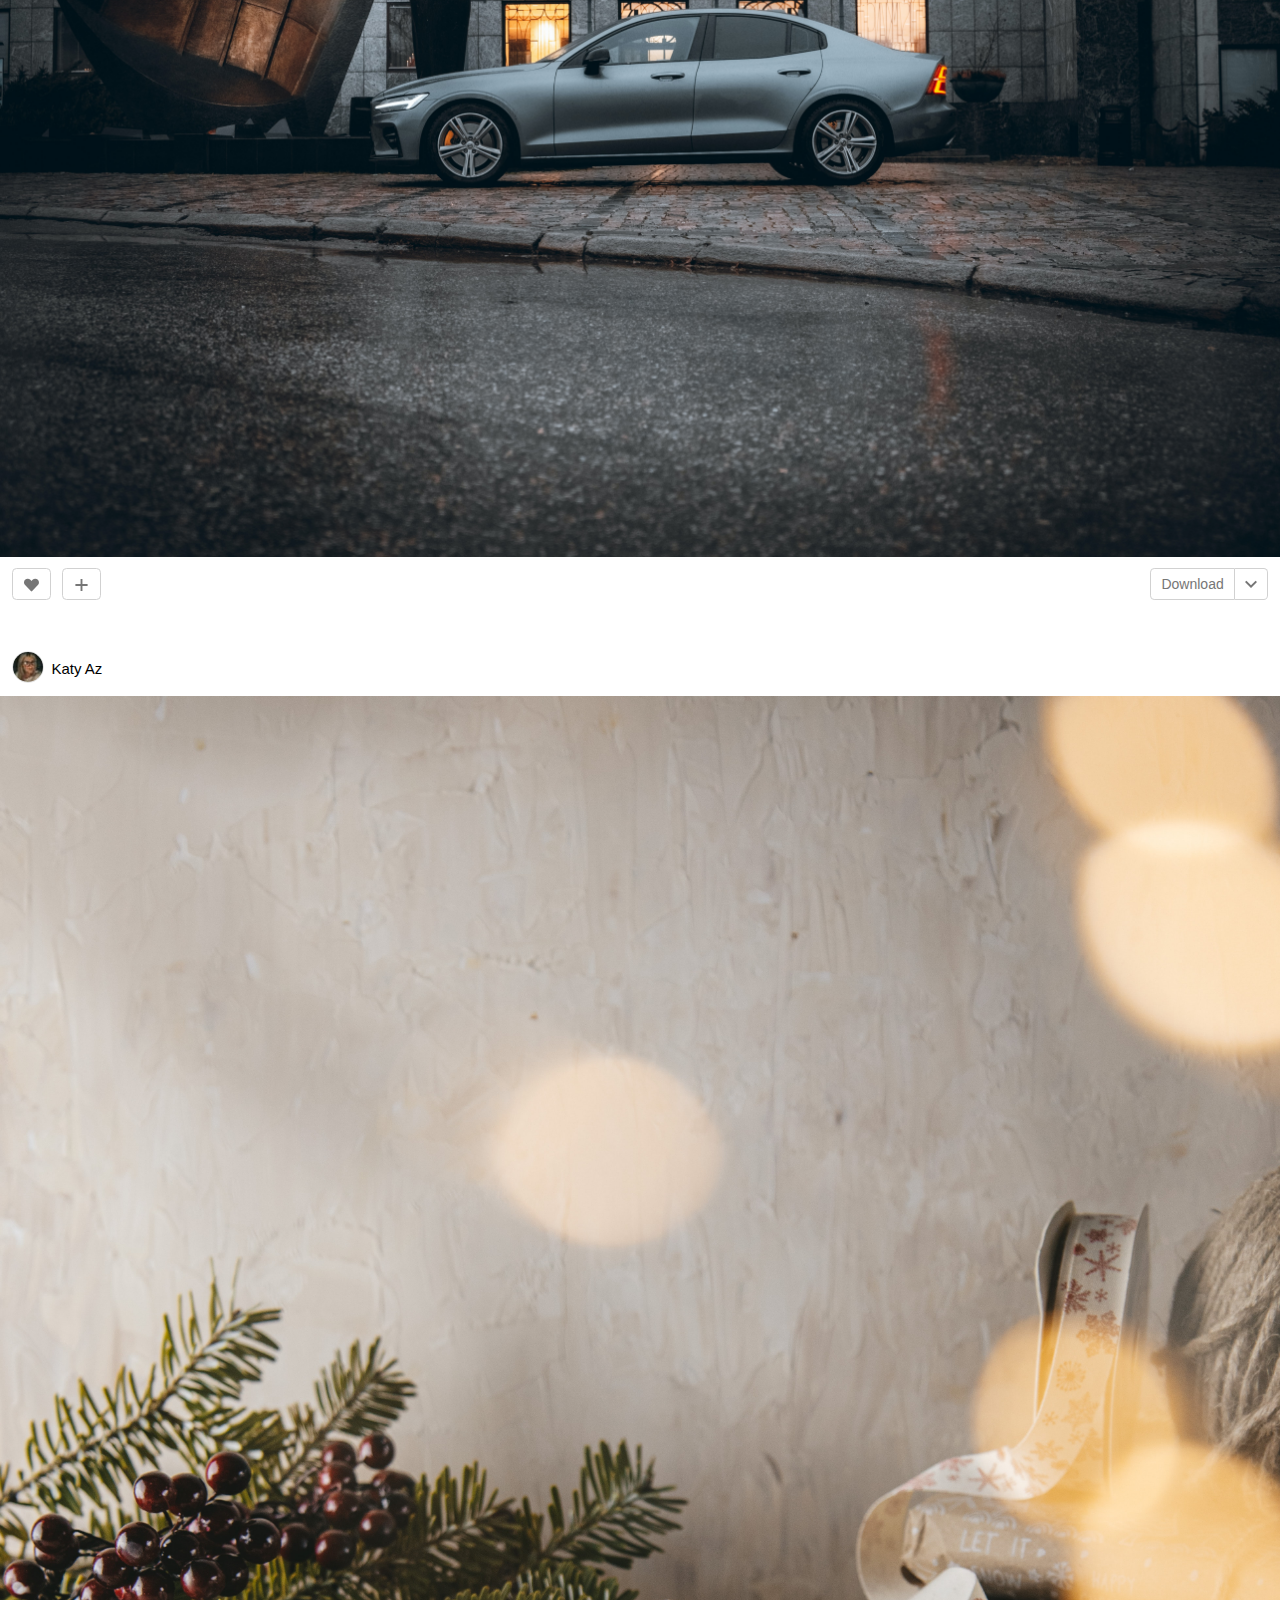
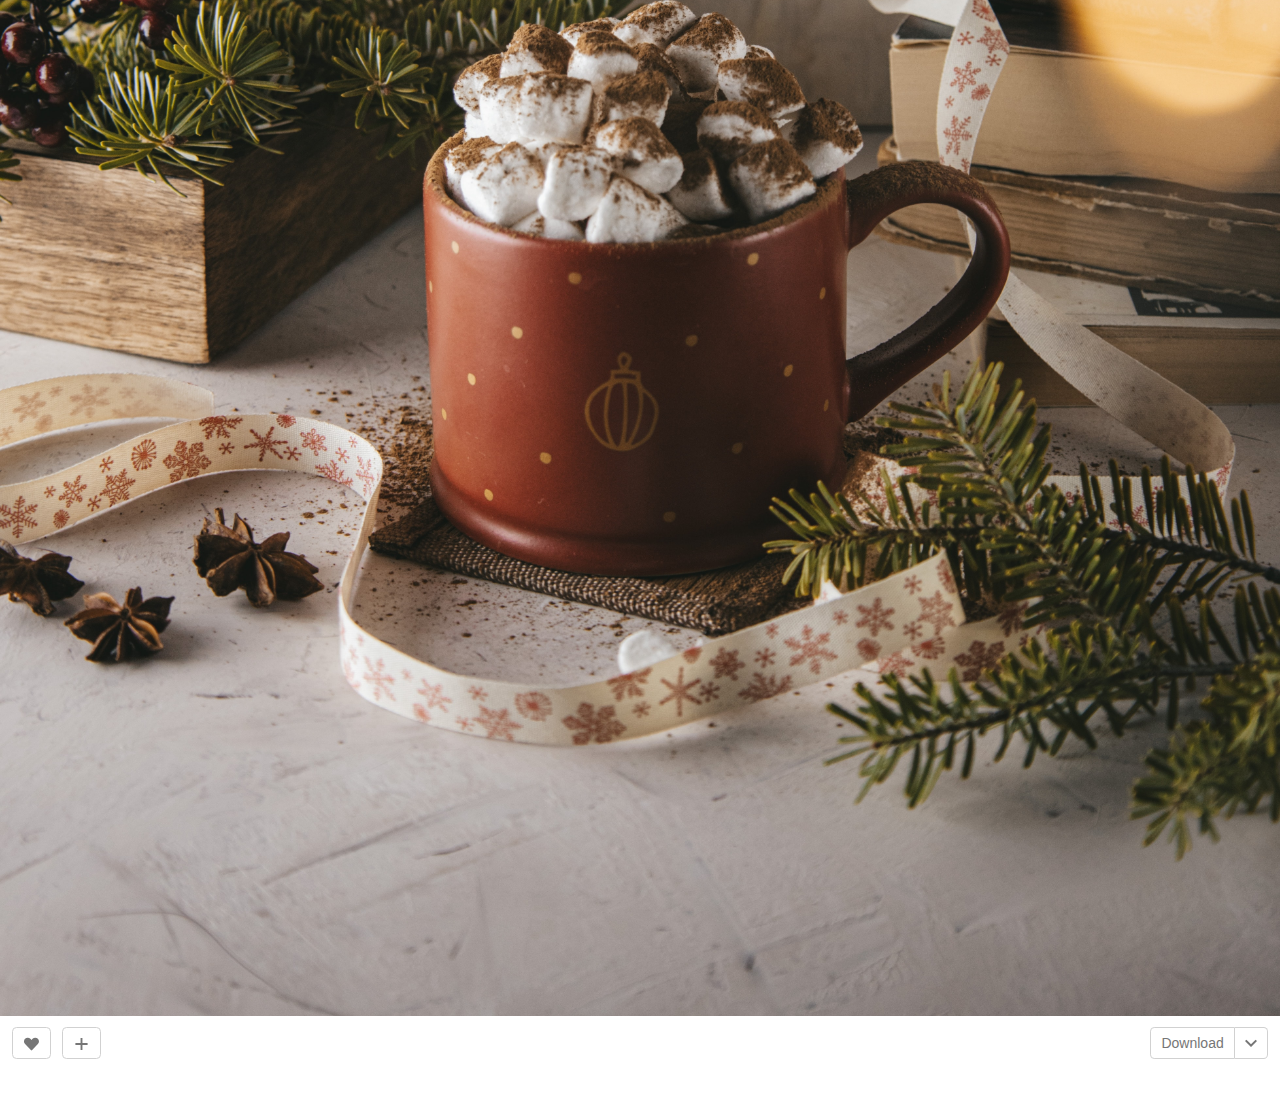
==== commit c05997ea: "Add files via upload" ====
--- a/index.html
+++ b/index.html
@@ -21,9 +21,8 @@
       </svg>
     </a>
     <form role="search" id="zoekbalk" action="#">
-      <button id="submit">
-        <svg id="search-icon" width="32" height="32" class="_2-tlh _1azRR _1mPD6" version="1.1" viewBox="0 0 32 32"
-          aria-hidden="false">
+      <button>
+        <svg width="32" height="32" viewBox="0 0 32 32" aria-hidden="false">
           <path
             d="M31 28.64l-7.57-7.57a12.53 12.53 0 1 0-2.36 2.36l7.57 7.57zm-17.5-6a9.17 9.17 0 1 1 6.5-2.64 9.11 9.11 0 0 1-6.5 2.67z">
           </path>
@@ -46,8 +45,7 @@
 
     <button id="Submitphoto">Submit a photo</button>
 
-    <div id="Bell">
-      <svg  width="20" height="20" viewBox="0 0 32 32" aria-hidden="false">
+    <div id="Bell" ><svg width="20" height="20" viewBox="0 0 32 32" aria-hidden="false">
         <path
           d="M18.9 30.6c-7.4 2.6-14.2 1.4-15.7-2.8-.5-1.5-.2-3.2.8-4.9.5-.8.5-2.1.2-3l-1.4-3.9c-.9-2.6-.7-5.2.3-7.5.7-1.7 2-3.1 3.5-4.1l-.4-1c-.4-1.1.2-2.2 1.3-2.6l1.9-.7c1.1-.4 2.2.2 2.6 1.3l.4 1c2-.2 4.1.3 5.9 1.4 1.9 1.2 3.5 3.1 4.3 5.4l1.4 3.9c.3.8 1.2 1.9 2 2.2 1.8.7 3 1.8 3.6 3.4 1.4 4.2-3.2 9.3-10.7 11.9zm7.3-10.8c-.6-1.7-5.2-2.8-11.3-.7-6.1 2.1-9 5.8-8.4 7.5.6 1.7 5.2 2.8 11.3.7 6.1-2.1 9-5.8 8.4-7.5zm-7.2.8l.1.8c0 1.9-1.1 3.6-2.7 4.4-.6.3-1.3.6-2.1.6h-.1c-1.6 0-2.9-.8-3.9-1.9-.1-.2-.1-.5.1-.6 1.1-.9 2.8-2 5.3-2.8 1-.3 2-.6 2.9-.8.1-.1.3.1.4.3z">
         </path>
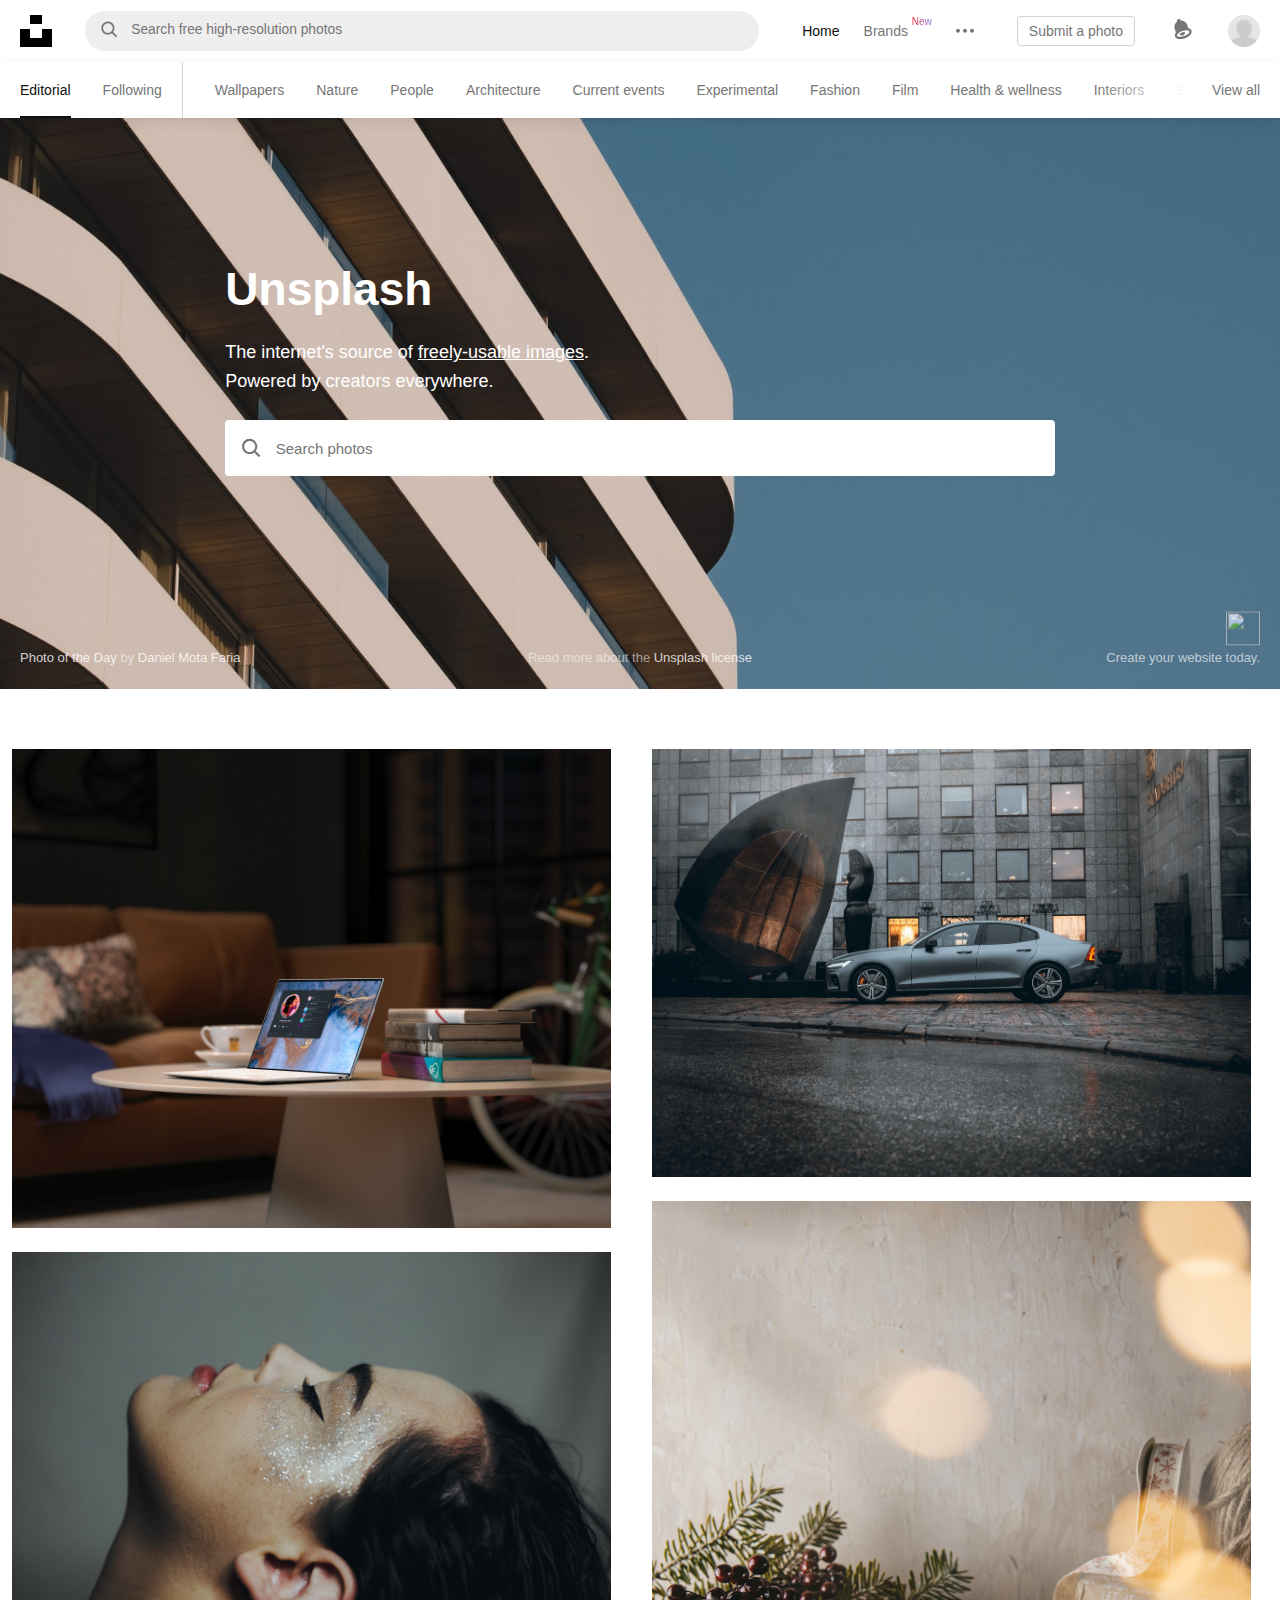
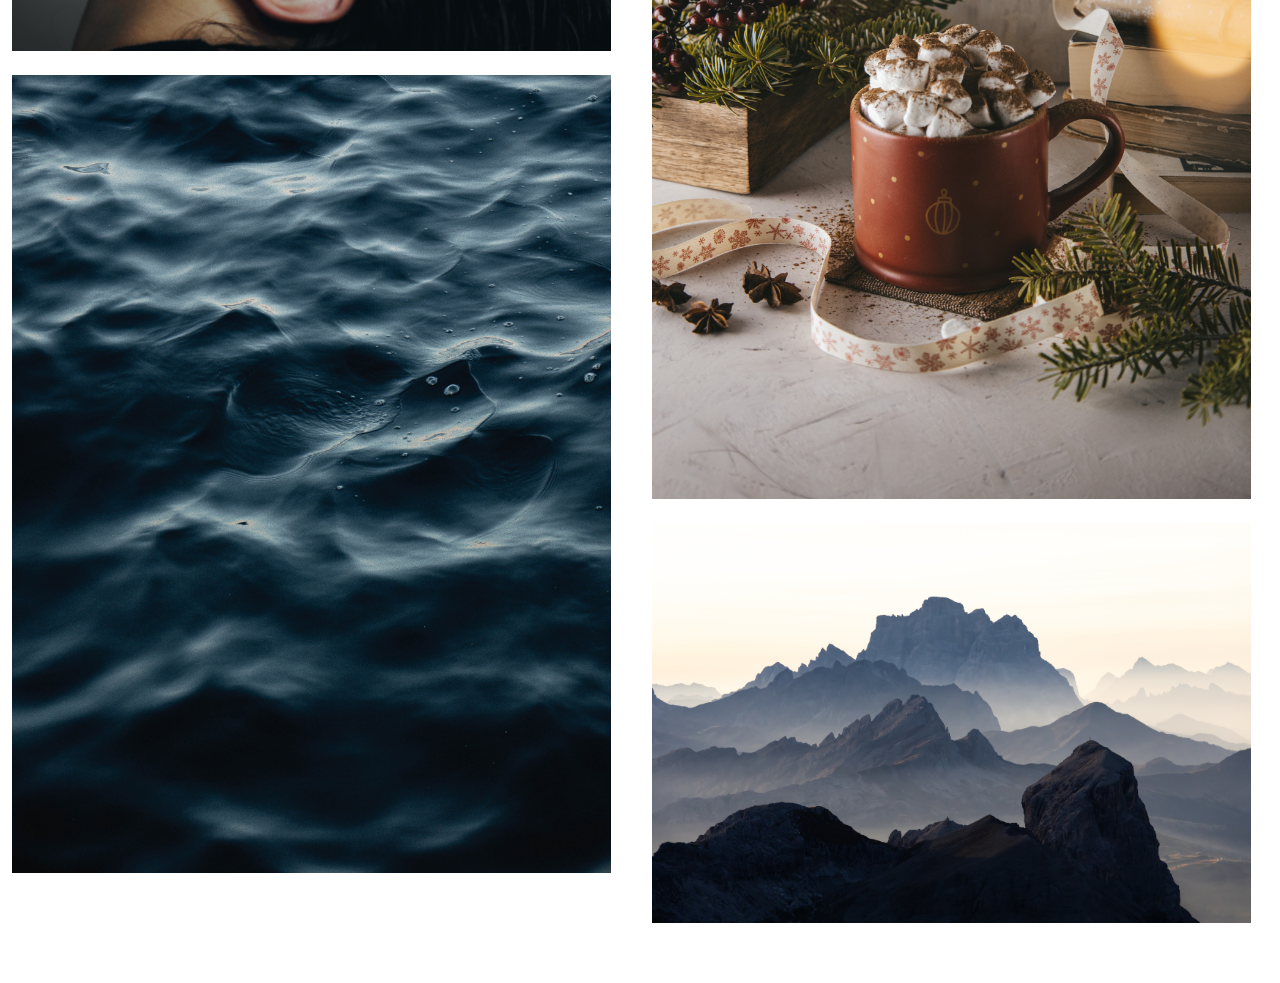
==== commit d4f92efa: "Add files via upload" ====
--- a/index.html
+++ b/index.html
@@ -4,7 +4,7 @@
   <meta charset="UTF-8">
   <meta name="author" content="jouw naam">
   <meta name="viewport" content="width=device-width, initial-scale=1">
-
+  <script src="https://unpkg.com/colcade@0/colcade.js"></script>
   <title>Unsplash website</title>
 
   <link href="styles/style.css" rel="stylesheet">
@@ -16,22 +16,21 @@
   <header>
     <a title="Home — Unsplash" href="/">
       <svg viewBox="0 0 32 32" aria-labelledby="unsplash-home" aria-hidden="false">
-        <title id="unsplash-home">Unsplash Home</title>
+        <title>Unsplash Home</title>
         <path d="M10 9V0h12v9H10zm12 5h10v18H0V14h10v9h12v-9z"> </path>
       </svg>
     </a>
-    <form role="search" id="zoekbalk" action="#">
-      <button>
-        <svg width="32" height="32" viewBox="0 0 32 32" aria-hidden="false">
-          <path
-            d="M31 28.64l-7.57-7.57a12.53 12.53 0 1 0-2.36 2.36l7.57 7.57zm-17.5-6a9.17 9.17 0 1 1 6.5-2.64 9.11 9.11 0 0 1-6.5 2.67z">
-          </path>
-        </svg>
-        <input id="searchSmallscreen" placeholder="Search photos" autocomplete="off" aria-label="zoeken">
-        <input id="searchBigscreen" placeholder="Search free high-resolution photos" autocomplete="off"
-          aria-label="zoeken">
-      </button>
-    </form>
+
+    <button role="search" id="zoekbalk" action="#">
+      <svg width="32" height="32" viewBox="0 0 32 32" aria-hidden="false">
+        <path
+          d="M31 28.64l-7.57-7.57a12.53 12.53 0 1 0-2.36 2.36l7.57 7.57zm-17.5-6a9.17 9.17 0 1 1 6.5-2.64 9.11 9.11 0 0 1-6.5 2.67z">
+        </path>
+      </svg>
+      <input id="searchSmallscreen" placeholder="Search photos" autocomplete="off">
+      <input id="searchBigscreen" placeholder="Search free high-resolution photos" autocomplete="off"
+        aria-label="zoeken">
+    </button>
 
     <ul>
       <li>Home</li>
@@ -45,40 +44,43 @@
 
     <button id="Submitphoto">Submit a photo</button>
 
-    <div id="Bell" ><svg width="20" height="20" viewBox="0 0 32 32" aria-hidden="false">
+    <div id="Bell"><svg width="20" height="20" viewBox="0 0 32 32" aria-hidden="false">
         <path
           d="M18.9 30.6c-7.4 2.6-14.2 1.4-15.7-2.8-.5-1.5-.2-3.2.8-4.9.5-.8.5-2.1.2-3l-1.4-3.9c-.9-2.6-.7-5.2.3-7.5.7-1.7 2-3.1 3.5-4.1l-.4-1c-.4-1.1.2-2.2 1.3-2.6l1.9-.7c1.1-.4 2.2.2 2.6 1.3l.4 1c2-.2 4.1.3 5.9 1.4 1.9 1.2 3.5 3.1 4.3 5.4l1.4 3.9c.3.8 1.2 1.9 2 2.2 1.8.7 3 1.8 3.6 3.4 1.4 4.2-3.2 9.3-10.7 11.9zm7.3-10.8c-.6-1.7-5.2-2.8-11.3-.7-6.1 2.1-9 5.8-8.4 7.5.6 1.7 5.2 2.8 11.3.7 6.1-2.1 9-5.8 8.4-7.5zm-7.2.8l.1.8c0 1.9-1.1 3.6-2.7 4.4-.6.3-1.3.6-2.1.6h-.1c-1.6 0-2.9-.8-3.9-1.9-.1-.2-.1-.5.1-.6 1.1-.9 2.8-2 5.3-2.8 1-.3 2-.6 2.9-.8.1-.1.3.1.4.3z">
         </path>
       </svg>
     </div>
+
     <button id="Profile">
-      <img
-        srcset="https://images.unsplash.com/placeholder-avatars/extra-large.jpg?dpr=1&amp;auto=format&amp;fit=crop&amp;w=27&amp;h=27&amp;q=60&amp;crop=faces&amp;bg=fff 1x, https://images.unsplash.com/placeholder-avatars/extra-large.jpg?dpr=2&amp;auto=format&amp;fit=crop&amp;w=27&amp;h=27&amp;q=60&amp;crop=faces&amp;bg=fff 2x"
-        src="https://images.unsplash.com/placeholder-avatars/extra-large.jpg?auto=format&amp;fit=crop&amp;w=27&amp;h=27&amp;q=60&amp;crop=faces&amp;bg=fff"
-        alt="Avatar of user Daniel Mota Faria">
+      <img src="images/Avatar-profile.jpg">
     </button>
 
     <svg id="hamburger" width="24" height="24" viewBox="0 0 32 32" aria-hidden="false">
       <path d="M4 21.3h24V24H4v-2.7zM4 8v2.7h24V8H4zm0 9.3h24v-2.7H4v2.7z"></path>
     </svg>
   </header>
-  <!-- <div id="uitklapmenu">
+
+  <div id="uitklapmenu" class="anders">
     <ul>
       <li>Notifications</li>
       <li><a href="Tweedepagina.html">View profile</a></li>
       <li>Stats</li>
       <li>Account settings</li>
-      <li>Submit a photo</li>
+      <li> <button>Submit a photo</button></li>
     </ul>
     <hr>
     <ul>
       <li>Logout @danielmotafaria</li>
     </ul>
-  </div>    -->
-  <section>
-    <ul id="themas">
-      <li><a href="#">Editorial</a></li>
-      <li><a href="#">Following</a></li>
+  </div>
+
+  <section id="themas">
+    <h2 class="visually-hidden">Categorieën/themas</h2>
+    <ul>
+      <section>
+        <li><a href="#">Editorial</a></li>
+        <li><a href="#">Following</a></li>
+      </section>
       <li><a href="#">Wallpapers</a></li>
       <li><a href="#">Nature</a></li>
       <li><a href="#">People</a></li>
@@ -100,143 +102,224 @@
       <li><a href="#">Spirituality</a></li>
       <li><a href="#">Arts&nbsp;&&nbsp;Culture</a></li>
       <li><a href="#">History</a></li>
-
+      <section>
+        <li><a href="#">View all</a></li>
+      </section>
     </ul>
   </section>
 
   <section id="Intro">
+    <h2 class="visually-hidden">Intro section</h2>
     <article>
-      <h2 id="Unsplashtitel"> Unsplash </h2>
+      <h2> Unsplash </h2>
       <p>The internet's source of <u>freely-usable images</u>.</p>
       <p> Powered by creators everywhere.</p>
+      <div>
+        <svg width="32" height="32" version="1.1" viewBox="0 0 32 32" aria-hidden="false">
+          <path
+            d="M22 20c1.2-1.6 2-3.7 2-6 0-5.5-4.5-10-10-10S4 8.5 4 14s4.5 10 10 10c2.3 0 4.3-.7 6-2l6.1 6 1.9-2-6-6zm-8 1.3c-4 0-7.3-3.3-7.3-7.3S10 6.7 14 6.7s7.3 3.3 7.3 7.3-3.3 7.3-7.3 7.3z">
+          </path>
+        </svg>
+        <input placeholder="Search photos" autocomplete="off" aria-label="zoeken">
+      </div>
     </article>
     <article id="Squarespace-article">
       <h2 class="visually-hidden">squarespace</h2>
       <img id="squarespace" class="_11pPi _2OP8p"
         src="https://images.unsplash.com/file-1606177908946-d1eed1cbe4f5image">
-      <p id="cywt">Create your website today.</p>
+      <div>
+        <p><a>Photo of the Day</a> by <a>Daniel Mota Faria</a></p>
+        <p>Read more about the <a>Unsplash license</a></p>
+        <p id="cywt"><a>Create your website today.</a></p>
+      </div>
     </article>
   </section>
 
-  <section id=>
-    <section id="Posttemplate">
-      <div id="abovepost">
-        <h2 class="visually-hidden">First posting account (reclame)</h2>
-        <img id="profilepic" src="images/PF1.jpg">
-        <h3>XPS</h3>
-        <p><a href="#">Designed to be the Best ↗</a></p>
-      </div>
-      <img id="post" src="images/XPS-post.jpg">
-      <div id="onderpost">
-        <article id="likeplus">
-          <button><svg width="32" height="32" viewBox="0 0 32 32" aria-hidden="false">
-              <path
-                d="M17.4 29c-.8.8-2 .8-2.8 0l-12.3-12.8c-3.1-3.1-3.1-8.2 0-11.4 3.1-3.1 8.2-3.1 11.3 0l2.4 2.8 2.3-2.8c3.1-3.1 8.2-3.1 11.3 0 3.1 3.1 3.1 8.2 0 11.4l-12.2 12.8z">
-              </path>
-            </svg></button>
-          <button><svg width="32" height="32" viewBox="0 0 32 32" aria-hidden="false">
-              <path d="M14 3h4v26h-4zM29 14v4h-26v-4z"></path>
-            </svg></button>
-        </article>
-        <article id="downloadmore">
-          <button id="Download">Download</button>
-          <button id="more"><svg width="32" height="32" viewBox="0 0 32 32" aria-hidden="false">
-              <path d="M9.9 11.5l6.1 6.1 6.1-6.1 1.9 1.9-8 8-8-8 1.9-1.9z"></path>
-            </svg></button>
-        </article>
-      </div>
-
-      </article>
-    </section>
-    <section id="Posttemplate">
-      <div id="abovepost">
-        <h2 class="visually-hidden">Account</h2>
-        <img id="profilepic" src="images/PF2.jpg">
-        <h3>Alexandra Fuller</h3>
-      </div>
-      <h2 class="visually-hidden">Post</h2>
-      <img id="post" src="images/Post2.jpg">
-      <div id="onderpost">
-        <h2 class="visually-hidden">Options</h2>
-        <article id="likeplus">
-          <button><svg width="32" height="32" viewBox="0 0 32 32" aria-hidden="false">
-              <path
-                d="M17.4 29c-.8.8-2 .8-2.8 0l-12.3-12.8c-3.1-3.1-3.1-8.2 0-11.4 3.1-3.1 8.2-3.1 11.3 0l2.4 2.8 2.3-2.8c3.1-3.1 8.2-3.1 11.3 0 3.1 3.1 3.1 8.2 0 11.4l-12.2 12.8z">
-              </path>
-            </svg></button>
-          <button><svg width="32" height="32" viewBox="0 0 32 32" aria-hidden="false">
-              <path d="M14 3h4v26h-4zM29 14v4h-26v-4z"></path>
-            </svg></button>
-        </article>
-        <article id="downloadmore">
-          <button id="Download">Download</button>
-          <button id="more"><svg width="32" height="32" viewBox="0 0 32 32" aria-hidden="false">
-              <path d="M9.9 11.5l6.1 6.1 6.1-6.1 1.9 1.9-8 8-8-8 1.9-1.9z"></path>
-            </svg></button>
-        </article>
-      </div>
-
-      </article>
-    </section>
-    <section id="Posttemplate">
-      <div id="abovepost">
-        <h2 class="visually-hidden">Account</h2>
-        <img id="profilepic" src="images/PF3.jpg">
-        <h3>Isak Petterson</h3>
-      </div>
-      <h2 class="visually-hidden">Post</h2>
-      <img id="post" src="images/post3.jpg">
-      <div id="onderpost">
-        <article id="likeplus">
-          <button><svg width="32" height="32" viewBox="0 0 32 32" aria-hidden="false">
-              <path
-                d="M17.4 29c-.8.8-2 .8-2.8 0l-12.3-12.8c-3.1-3.1-3.1-8.2 0-11.4 3.1-3.1 8.2-3.1 11.3 0l2.4 2.8 2.3-2.8c3.1-3.1 8.2-3.1 11.3 0 3.1 3.1 3.1 8.2 0 11.4l-12.2 12.8z">
-              </path>
-            </svg></button>
-          <button><svg width="32" height="32" viewBox="0 0 32 32" aria-hidden="false">
-              <path d="M14 3h4v26h-4zM29 14v4h-26v-4z"></path>
-            </svg></button>
-        </article>
-        <article id="downloadmore">
-          <button id="Download">Download</button>
-          <button id="more"><svg width="32" height="32" viewBox="0 0 32 32" aria-hidden="false">
-              <path d="M9.9 11.5l6.1 6.1 6.1-6.1 1.9 1.9-8 8-8-8 1.9-1.9z"></path>
-            </svg></button>
-        </article>
-      </div>
-
-      </article>
-    </section>
-    <section id="Posttemplate">
-      <!-- https://unsplash.com/photos/hWXgoVLPzHY -->
-      <div id="abovepost">
-        <h2 class="visually-hidden">Account</h2>
-        <img id="profilepic" src="images/PF4.jpg">
-        <h3>Katy Az</h3>
-      </div>
-      <h2 class="visually-hidden">Post</h2>
-      <img id="post" src="images/Post4.jpg">
-      <div id="onderpost">
-        <article id="likeplus">
-          <button><svg width="32" height="32" viewBox="0 0 32 32" aria-hidden="false">
-              <path
-                d="M17.4 29c-.8.8-2 .8-2.8 0l-12.3-12.8c-3.1-3.1-3.1-8.2 0-11.4 3.1-3.1 8.2-3.1 11.3 0l2.4 2.8 2.3-2.8c3.1-3.1 8.2-3.1 11.3 0 3.1 3.1 3.1 8.2 0 11.4l-12.2 12.8z">
-              </path>
-            </svg></button>
-          <button><svg width="32" height="32" viewBox="0 0 32 32" aria-hidden="false">
-              <path d="M14 3h4v26h-4zM29 14v4h-26v-4z"></path>
-            </svg></button>
-        </article>
-        <article id="downloadmore">
-          <button id="Download">Download</button>
-          <button id="more"><svg width="32" height="32" viewBox="0 0 32 32" aria-hidden="false">
-              <path d="M9.9 11.5l6.1 6.1 6.1-6.1 1.9 1.9-8 8-8-8 1.9-1.9z"></path>
-            </svg></button>
-        </article>
-      </div>
-
-      </article>
-    </section>
+  <section class="grid" id="posts">
+
+    <div class="grid-col grid-col--1">
+
+      <article class="grid-item">
+        <div id="abovepost">
+          <h2 class="visually-hidden">First posting account (reclame)</h2>
+          <img src="images/PF1.jpg">
+          <div>
+            <h3>XPS</h3>
+            <p><a href="#">Designed to be the Best ↗</a></p>
+          </div>
+        </div>
+        <img id="post" src="images/XPS-post.jpg">
+        <article id="onderpost">
+          <div>
+            <button><svg width="32" height="32" viewBox="0 0 32 32" aria-hidden="false">
+                <path
+                  d="M17.4 29c-.8.8-2 .8-2.8 0l-12.3-12.8c-3.1-3.1-3.1-8.2 0-11.4 3.1-3.1 8.2-3.1 11.3 0l2.4 2.8 2.3-2.8c3.1-3.1 8.2-3.1 11.3 0 3.1 3.1 3.1 8.2 0 11.4l-12.2 12.8z">
+                </path>
+              </svg></button>
+            <button><svg width="32" height="32" viewBox="0 0 32 32" aria-hidden="false">
+                <path d="M14 3h4v26h-4zM29 14v4h-26v-4z"></path>
+              </svg></button>
+          </div>
+          <div id="downloadmore">
+            <button>Download</button>
+            <button><svg width="32" height="32" viewBox="0 0 32 32" aria-hidden="false">
+                <path d="M9.9 11.5l6.1 6.1 6.1-6.1 1.9 1.9-8 8-8-8 1.9-1.9z"></path>
+              </svg></button>
+          </div>
+        </article>
+      </article>
+
+      <article class="grid-item" id="Posttemplate">
+        <div id="abovepost">
+          <h2 class="visually-hidden">Account</h2>
+          <img src="images/PF2.jpg">
+          <h3>Alexandra Fuller</h3>
+        </div>
+        <h2 class="visually-hidden">Post</h2>
+        <img id="post" src="images/Post2.jpg">
+        <article id="onderpost">
+          <h2 class="visually-hidden">Options</h2>
+          <div>
+            <button><svg width="32" height="32" viewBox="0 0 32 32" aria-hidden="false">
+                <path
+                  d="M17.4 29c-.8.8-2 .8-2.8 0l-12.3-12.8c-3.1-3.1-3.1-8.2 0-11.4 3.1-3.1 8.2-3.1 11.3 0l2.4 2.8 2.3-2.8c3.1-3.1 8.2-3.1 11.3 0 3.1 3.1 3.1 8.2 0 11.4l-12.2 12.8z">
+                </path>
+              </svg></button>
+            <button><svg width="32" height="32" viewBox="0 0 32 32" aria-hidden="false">
+                <path d="M14 3h4v26h-4zM29 14v4h-26v-4z"></path>
+              </svg></button>
+          </div>
+          <div id="downloadmore">
+            <button>Download</button>
+            <button><svg width="32" height="32" viewBox="0 0 32 32" aria-hidden="false">
+                <path d="M9.9 11.5l6.1 6.1 6.1-6.1 1.9 1.9-8 8-8-8 1.9-1.9z"></path>
+              </svg></button>
+          </div>
+        </article>
+      </article>
+
+
+      <article class="grid-item" id="Posttemplate">
+        <div id="abovepost">
+          <h2 class="visually-hidden">Account</h2>
+          <img src="images/PF6.png">
+          <h3>Chrissa Giannakoudi</h3>
+        </div>
+        <h2 class="visually-hidden">Post</h2>
+        <img id="post" src="images/Water.jpg">
+        <article id="onderpost">
+          <h2 class="visually-hidden">Options</h2>
+          <div>
+            <button><svg width="32" height="32" viewBox="0 0 32 32" aria-hidden="false">
+                <path
+                  d="M17.4 29c-.8.8-2 .8-2.8 0l-12.3-12.8c-3.1-3.1-3.1-8.2 0-11.4 3.1-3.1 8.2-3.1 11.3 0l2.4 2.8 2.3-2.8c3.1-3.1 8.2-3.1 11.3 0 3.1 3.1 3.1 8.2 0 11.4l-12.2 12.8z">
+                </path>
+              </svg></button>
+            <button><svg width="32" height="32" viewBox="0 0 32 32" aria-hidden="false">
+                <path d="M14 3h4v26h-4zM29 14v4h-26v-4z"></path>
+              </svg></button>
+          </div>
+          <div id="downloadmore">
+            <button>Download</button>
+            <button><svg width="32" height="32" viewBox="0 0 32 32" aria-hidden="false">
+                <path d="M9.9 11.5l6.1 6.1 6.1-6.1 1.9 1.9-8 8-8-8 1.9-1.9z"></path>
+              </svg></button>
+          </div>
+        </article>
+      </article>
+    </div>
+
+    <div class="grid-col grid-col--2">
+
+      <article class="grid-item" id="Posttemplate">
+        <div id="abovepost">
+          <h2 class="visually-hidden">Account</h2>
+          <img src="images/PF3.jpg">
+          <h3>Isak Petterson</h3>
+        </div>
+        <h2 class="visually-hidden">Post</h2>
+        <img id="post" src="images/post3.jpg">
+        <article id="onderpost">
+          <div>
+            <button><svg width="32" height="32" viewBox="0 0 32 32" aria-hidden="false">
+                <path
+                  d="M17.4 29c-.8.8-2 .8-2.8 0l-12.3-12.8c-3.1-3.1-3.1-8.2 0-11.4 3.1-3.1 8.2-3.1 11.3 0l2.4 2.8 2.3-2.8c3.1-3.1 8.2-3.1 11.3 0 3.1 3.1 3.1 8.2 0 11.4l-12.2 12.8z">
+                </path>
+              </svg></button>
+            <button><svg width="32" height="32" viewBox="0 0 32 32" aria-hidden="false">
+                <path d="M14 3h4v26h-4zM29 14v4h-26v-4z"></path>
+              </svg></button>
+          </div>
+          <div id="downloadmore">
+            <button>Download</button>
+            <button><svg width="32" height="32" viewBox="0 0 32 32" aria-hidden="false">
+                <path d="M9.9 11.5l6.1 6.1 6.1-6.1 1.9 1.9-8 8-8-8 1.9-1.9z"></path>
+              </svg></button>
+          </div>
+        </article>
+      </article>
+
+      <article class="grid-item" id="Posttemplate">
+        <!-- https://unsplash.com/photos/hWXgoVLPzHY -->
+        <div id="abovepost">
+          <h2 class="visually-hidden">Account</h2>
+          <img src="images/PF4.jpg">
+          <h3>Katy Az</h3>
+        </div>
+        <h2 class="visually-hidden">Post</h2>
+        <img id="post" src="images/Post4.jpg">
+        <article id="onderpost">
+          <div>
+            <button><svg width="32" height="32" viewBox="0 0 32 32" aria-hidden="false">
+                <path
+                  d="M17.4 29c-.8.8-2 .8-2.8 0l-12.3-12.8c-3.1-3.1-3.1-8.2 0-11.4 3.1-3.1 8.2-3.1 11.3 0l2.4 2.8 2.3-2.8c3.1-3.1 8.2-3.1 11.3 0 3.1 3.1 3.1 8.2 0 11.4l-12.2 12.8z">
+                </path>
+              </svg></button>
+            <button><svg width="32" height="32" viewBox="0 0 32 32" aria-hidden="false">
+                <path d="M14 3h4v26h-4zM29 14v4h-26v-4z"></path>
+              </svg></button>
+          </div>
+          <div id="downloadmore">
+            <button>Download</button>
+            <button><svg width="32" height="32" viewBox="0 0 32 32" aria-hidden="false">
+                <path d="M9.9 11.5l6.1 6.1 6.1-6.1 1.9 1.9-8 8-8-8 1.9-1.9z"></path>
+              </svg></button>
+          </div>
+
+        </article>
+      </article>
+
+      <article class="grid-item" id="Posttemplate">
+        <div id="abovepost">
+          <h2 class="visually-hidden">Account</h2>
+          <img src="images/PF5.png">
+          <h3>Tobias Rademacher</h3>
+        </div>
+        <h2 class="visually-hidden">Post</h2>
+        <img id="post" src="images/Tobias-post.jpg">
+        <article id="onderpost">
+          <h2 class="visually-hidden">Options</h2>
+          <div>
+            <button><svg width="32" height="32" viewBox="0 0 32 32" aria-hidden="false">
+                <path
+                  d="M17.4 29c-.8.8-2 .8-2.8 0l-12.3-12.8c-3.1-3.1-3.1-8.2 0-11.4 3.1-3.1 8.2-3.1 11.3 0l2.4 2.8 2.3-2.8c3.1-3.1 8.2-3.1 11.3 0 3.1 3.1 3.1 8.2 0 11.4l-12.2 12.8z">
+                </path>
+              </svg></button>
+            <button><svg width="32" height="32" viewBox="0 0 32 32" aria-hidden="false">
+                <path d="M14 3h4v26h-4zM29 14v4h-26v-4z"></path>
+              </svg></button>
+          </div>
+          <div id="downloadmore">
+            <button>Download</button>
+            <button><svg width="32" height="32" viewBox="0 0 32 32" aria-hidden="false">
+                <path d="M9.9 11.5l6.1 6.1 6.1-6.1 1.9 1.9-8 8-8-8 1.9-1.9z"></path>
+              </svg></button>
+          </div>
+        </article>
+      </article>
+    </div>
+
+
   </section>
   <script src="scripts/script.js"></script>
 </body>
--- a/styles/style.css
+++ b/styles/style.css
@@ -12,329 +12,229 @@
   background: white;
   margin: 0;
   position: relative;
-}
-
-@media(min-width:480px) {
-  #Intro article:first-of-type {
-    padding: 80px 12px 64px;
-  }
-
-  section article p:nth-of-type(2) {
-    margin-bottom: 24px;
-  }
-}
-
-@media(min-width:768px) {
-
-  header {
-    /*dit is me container/parent */
-    z-index: 10;
-    margin: 0;
-    padding: 0 20px;
-    height: 62px;
-    max-width: 100%;
-    border:0;
-    display: flex;
-    align-items:center;
-    background: white;
-    overflow: hidden;
-   
-  }
-  
-  header a svg {
-    width: 32px;
-    height: 32px;
-  }
-
-  header ul{
-    display:flex;
-    width:fit-content;
-    list-style-type: none;
-    padding:0 16px;
-  }
-
-  header ul li{
-    width:fit-content;
-    display:flex;
-    align-items:center;
-    font-size:14px;
-    font-weight:500;
-    padding:20px 12px;
-  
-  }
-  
-  header ul li:first-of-type{
-    color:#111;
-  }
-
-  header ul li span{
-    background: linear-gradient(94deg,#ff2a2a,#7074ff);
-    -webkit-background-clip: text;
-    -webkit-text-fill-color: transparent;
-    -webkit-box-decoration-break: clone;
-    font-size:10px;
-    font-weight: 500;
-    position:relative;
-    top:-10px;
-  }
-
-  header ul li svg{
-    fill:#767676;
-  }
-
-  #Submitphoto{
-    font-weight:500;
-    font-size: 14px;
-    color: #767676;
-    background-color: white;
-    border: 1px solid #d1d1d1;
-    border-radius: 4px;
-    padding:0 11px;
-    height:30px;
-  }
-
-  #Bell{
-    padding:10px 14px;
-    margin-left:9px;
-    fill:#767676;
-  }
-
-  header button img{
-    border-radius:50%;
-    width:32px; 
-    height:32px;
-    overflow:hidden;
-  }
-
-  #Profile {
-    padding: 0;
-    margin: 0;
-    margin-left:6px;
-    border: 0;
-    height: fit-content;
-    border-radius:50%;
-    overflow:hidden;
-  }
-
-  #Profile:focus {
-    outline: none;
-  }
-
-  #zoekbalk {
-    /*Dit is de css voor de hele zoekbalk div*/
-    height: 2.5em;
-    width:fit-content;
-    border-radius: 1.6em;
-    background-color: #eee;
-    border: 0;
-    margin:0 0 0 1.2em;
-    
-    flex: 1;
-  }
-
-  header form button {
-    /*dit is niet alleen de icon */
-
-    height: 40px;
-    display: flex;
-    width:100%;
-    flex-grow:1;
-    flex-shrink:1;
-    background-color: transparent;
-    border: 0;
-  }
-
-  #searchSmallscreen{
-    background-color: transparent;
-    border: 0;
-    width:100%;
-    height: 100%;
-    padding: 1px 2px 4px 7px;
-    flex-grow:1;
-    flex-shrink:1;
-
-    font-size: 13.8px;
-  }
-
-  #searchBigscreen {
-    display:none;
-  }
-
-  #search-icon {
-    margin: .1875em 0 0 .1875em;
-    fill: #767676;
-
-    height: 60%;
-    padding-top: 6px;
-  }
-
-  #hamburger {
-    display:none;
-  }
-
-  #Intro article:first-of-type {
-    padding-top: 9.6em;
-    padding-bottom: 152px;
-  }
-}
-
-@media(max-width:768px) {
-  
-  header {
-    /*dit is me container/parent */
-    z-index: 10;
-    align-items: center;
-    margin: 0;
-    padding: 0.5em 0.8em;
-    height: 56px;
-    max-width: 100%;
-
-    display: grid;
+  background-color:white;
+}
+
+body::-webkit-scrollbar {
+  display: none;
+}
+
+:focus {
+  outline: rgba(0, 0, 0, .2) solid 2px ;
+  opacity: 0.75;
+}
+
+header {
+  /*dit is me container/parent */
+  display: grid;
     grid-template-columns: min-content 1fr min-content min-content;
     column-gap: 1em;
     grid-column-start: auto;
-
-    background: white;
-    overflow: hidden;
     border-bottom: solid 1px rgba(229, 229, 229);
-  }
-
-  header ul{
-    display:none;
-  }
-
-  header li{
-    display:none;
-  }
-
-  #Submitphoto{
-    display:none;
-  }
-
-  #Bell{
-    display:none;
-  }
-
-  header a svg {
-    width: 26px;
-    height: 26px;
-  }
-
-  header button img {
-    border-radius: 50%;
-  }
-
-  #Profile {
-    padding: 0;
-    margin: 0;
-    border: 0;
-    height: fit-content;
-    border-radius:50%;
-  }
-
-  #Profile:focus {
-    outline: none;
-  }
-
-  #zoekbalk {
-    /*Dit is de css voor de hele zoekbalk div*/
-    height: 2.5em;
-    border-radius: 1.6em;
-    background-color: #eee;
-    border: 0;
-    margin: 0;
-    flex: 1;
-  }
-
-  header form button {
-    /*dit is niet alleen de icon */
-
-    height: 40px;
-    display: flex;
-    width: 100%;
-    background-color: transparent;
-    border: 0;
-  }
-
-  #searchSmallscreen {
-    background-color: transparent;
-    border: 0;
-    width: 100%;
-    height: 100%;
-    padding: 1px 2px 4px 7px;
-
-    font-size: 13.8px;
-  }
-  
-  #searchBigscreen{
-    display:none;
-  }
-
-  #search-icon {
-    margin: .1875em 0 0 .1875em;
-    fill: #767676;
-
-    height: 60%;
-    padding-top: 6px;
-  }
-
-  #hamburger {
-    margin-right: 4px;
-    fill: #767676;
-  }
-}
-
-#themas {
-  /*dit is de bovenste <ul>*/
+  
+  z-index: 10;
+  align-items: center;
+  margin: 0;
+  padding: 0.5em 0.8em;
+  height: 56px;
+  max-width: 100%;
+
+  background: white;
+  overflow: hidden;
+}
+
+a {
+  /*om de blauwe kleur en onderstreep te verwijderen van links*/
+  color: #767676;
+  text-decoration: none;
+}
+
+header a svg {
+  width: 26px;
+  height: 26px;
+}
+
+#searchBigscreen {
+  display: none;
+}
+
+#zoekbalk{
+  /*Dit is de css voor de hele zoekbalk div*/
+  height:40px;
+  width:100%;
+  border-radius: 1.6em;
+  background-color: #eee;
+  border: 0;
+  margin: 0;
+  display: flex;
+}
+
+#zoekbalk  svg {
+  margin: .1875em 0 0 .1875em;
+  fill: #767676;
+
+  height: 60%;
+  padding-top: 6px;
+}
+
+#searchSmallscreen {
+  background-color: transparent;
+  border: 0;
+  width: 100%;
+  height: 100%;
+  padding: 1px 2px 4px 7px;
+
+  font-size: 13.8px;
+}
+
+#Profile {
+  padding: 0;
+  margin: 0;
+  border: 0;
+  height: fit-content;
+  border-radius: 50%;
+}
+
+header button img {
+  border-radius: 50%;
+}
+
+#hamburger {
+  margin-right: 4px;
+}
+
+#hamburger path {
+  fill: #767676;
+}
+
+#uitklapmenu{
+  position:absolute;
+  right:3.8em; top:2.8em;
+  width:250px;
+  background-color:black;
+  color:white;
+  padding: 8px 0 8px 0;
+  margin-top:.8em;
+  z-index: 15;
+  border-radius:4px;
+  box-shadow: 0 8px 16px rgba(0,0,0,.16);
+}  
+
+#uitklapmenu ul{
+  list-style-type: none;
+  padding:0;
+  margin:0;
+}
+
+#uitklapmenu ul li{
+  padding: 8px 16px;
+  display:flex;
+  line-height:1.6;
+}
+
+#uitklapmenu ul:last-of-type li{
+  color:#d1d1d1;
+}
+
+#uitklapmenu ul li a{
+  color:white;
+}
+
+#uitklapmenu ul li button{
+  color:#111;
+  background-color:white;
+  justify-content:center;
+  width:100%;
+  border:none;
+  border-radius:4px;
+  line-height:32px;
+}
+
+#uitklapmenu hr{
+  border: 1px solid transparent;
+  height: .5px;
+  margin-top: 8px;
+  margin-bottom: 5px;
+  background-color: hsla(0,0%,100%,.2);
+}
+
+#uitklapmenu.anders{
+  display:none;
+}
+
+#themas{
+  z-index:10;
+  position:relative;
+}
+
+#themas ul{
+  /*dit is de bovenste <ul> met alle categorieën */
   list-style-type: none;
   background-color: white;
   height: 56px;
   display: flex;
+  flex-flow:row nowrap;
   margin: 0;
   padding: 0;
-  position: relative;
   box-shadow: 0 4px .8em rgba(0, 0, 0, .08), 0 0 1px rgba(1, 0, 0, .1);
   overflow-x: scroll;
-}
-
-#themas::-webkit-scrollbar {
+  scroll-snap-type: x mandatory;
+  scroll-snap-align:start;
+  white-space: nowrap;
+}
+
+#themas section{
+  display: flex;
+  flex-flow:row nowrap;
+}
+
+#themas::before { /*de ::before en ::after - states voor de fade*/
+  content:"";
+  position:absolute;
+  left:0; bottom:0; top:0;
+  width:100px;
+  background: linear-gradient(270deg,hsla(0,0%,100%,0) 0,#fff 95%,#fff);
+}
+
+#themas::after{ 
+  content:"";
+  position:absolute;
+  right:0; bottom:0; top:0;
+  width:100px;
+  background: linear-gradient(90deg,hsla(0,0%,100%,0) 0,#fff 95%,#fff);
+}
+
+#themas ul::-webkit-scrollbar {
   display: none;
 }
 
-a {
-  /*om de blauwe kleur en onderstreep te verwijderen*/
+#themas ul li {
+  /*items in de menubalk*/
+  padding: 0 .8em;
+  /*i.p.v 24px links (zoals op website), 12 aan elke kant zodat de scrollsnap er mooier uitziet*/
+  height: 56px;
+  width:fit-content;
+  scroll-snap-align: start;
+  /*hij snapt nu aan de linkerkant vast*/
+}
+
+#themas ul li a {
+  font-size: 14px;
   color: #767676;
-  text-decoration: none;
-}
-
-li {
-  /*items in de menubalk*/
-  padding-left: 1.6em;
-  height: 56px;
-  width: 500px;
-  color: #767676;
-}
-
-li a {
-  font-size: 14px;
   height: 56px;
   display: flex;
   align-items: center;
 }
 
-li:first-of-type {
-  padding-left: .8em;
-}
-
-li:first-of-type a {
+#themas ul section:first-of-type li:first-of-type a{
   height: 56px;
   color: #111;
   pointer-events: none;
   box-shadow: inset 0 -2px #111;
 }
 
-li:last-of-type {
-  padding-right: .8em;
+#view-all{
+  display:none;
 }
 
 #Intro {
@@ -359,7 +259,7 @@
   margin: 0;
 }
 
-#Unsplashtitel {
+#Intro article h2 {
   color: white;
   font-size: 1.6em;
   font-weight: 700;
@@ -373,20 +273,37 @@
   line-height: 1.6;
 }
 
+#Squarespace-article {
+  padding:1.3333333em 1.3333333em 1.3333333em .8em;
+}
+
 section article p {
-  color: white;
+  color:white;
   margin: 0;
   line-height: 1.6;
   width: 100%;
 }
 
-#Squarespace-article {
-  padding: 1.333333em 1.333333em 1.333333em .8em;
+#Squarespace-article p {
+  color: hsla(0,0%,100%,.55);
+  font-size:13px;
+}
+
+#Squarespace-article p a{
+  color: hsla(0,0%,100%,.8);
+  font-size:13px;
+}
+
+#Squarespace-article div{
+  display:grid;
+  grid-template-columns: 1fr;
+  grid-template-rows: 1;
+  height:fit-content;
+  padding:0;
 }
 
 #squarespace {
   font-family: "object-fit:contain";
-
   max-width: 150px;
   height: 1.20em;
   object-fit: contain;
@@ -401,16 +318,15 @@
   margin: 0;
 
   font-size: .8em;
-}
+} 
 
 section {
   background-color: white;
   color: black;
 }
 
-#Posttemplate {
-  padding-bottom: 2.5833333333333335em;
-
+.grid-item {
+  padding: 0 0 2.5833333333333335em 0;
 }
 
 #abovepost {
@@ -423,10 +339,9 @@
   justify-content: center;
   height: 34.4px;
   width: fit-content;
-  text-align: justify;
-}
-
-#profilepic {
+}
+
+#abovepost img {
   /*profile pic*/
   border-radius: 100px;
   border: solid 1px rgba(118, 118, 118, .20);
@@ -441,44 +356,55 @@
   height: 1em;
   padding: 0;
   width: fit-content;
-}
-
-section:nth-of-type(3) a {
+  display:inline;
+}
+
+#abovepost a {
   /*post description*/
   margin: 0;
   font-size: 11px;
+}
+
+#abovepost p {
+  margin:0;
 }
 
 #post {
   /*de foto die geplaatst wordt*/
   width: 100%;
+  position:relative;
+  z-index:0;
 }
 
 #onderpost {
   /*dit is de hele balk onder de post*/
   margin: .75em .8em;
   display: flex;
+  flex-flow:row nowrap;
   fill: 1;
   justify-content: space-between;
   height: 32px;
-}
-
-#likeplus {
+  padding:0;
+  width:calc(100% - 24px);
+}
+
+#onderpost div:first-of-type {
   /*dit zijn de "like" en "plus" knopje onder de post*/
   margin: 0;
   width: 5.933333333333334em;
+  display:flex;
   flex-direction: row;
   justify-content: space-between;
   padding: 0;
 }
 
-#likeplus svg {
+#onderpost div:first-of-type svg {
   /*beiden svg's van zowel hartje als plus*/
   fill: #767676;
   width: 1em;
 }
 
-#likeplus button {
+#onderpost div:first-of-type button {
   /*de buttons van like en plus*/
   width: 2.6em;
   height: 2.1333333333333333em;
@@ -493,9 +419,11 @@
   /*download en puntjes onder post*/
   padding: 0;
   margin: 0;
+  display:flex;
   justify-content: flex-end;
   width: 5.933333333333334em;
-  flex-direction: row;
+  flex-flow: row nowrap;
+  justify-self: flex-end;
 }
 
 #downloadmore svg {
@@ -513,7 +441,7 @@
   color: #767676;
 }
 
-#Download {
+#downloadmore button:first-of-type{
   border-radius: .3em 0 0 .3em;
   border: solid 1px #d1d1d1;
   padding: 0 0.7333333333333333em;
@@ -521,21 +449,12 @@
   height: 32px;
 }
 
-#more {
+#downloadmore button:last-of-type {
   border-radius: 0 .3em .3em 0;
   border: solid 1px #d1d1d1;
   padding: 0;
   border-left: 0;
 }
-
-/*
-#uitklapmenu{
-  width:250px;
-  background-color:black;
-  position:relative;
-}  */
-
-
 
 .visually-hidden {
   /* https://www.a11yproject.com/posts/2013-01-11-how-to-hide-content/ */
@@ -546,4 +465,397 @@
   position: absolute;
   white-space: nowrap;
   width: 1px;
-}+}
+
+@media(max-width:768px){
+  header ul {
+    display: none;
+  }
+  
+  header li {
+    display: none;
+  }
+  
+  #Submitphoto {
+    display: none;
+  }
+  
+  #Bell {
+    display: none;
+  }
+
+  #view-all{
+    display:none;
+  }
+
+  #view-all{
+    display:none;
+  }
+
+  #Intro article:first-of-type div{
+    display:none;
+  }
+
+  #Squarespace-article div p:first-of-type{
+    display:none;
+  }
+
+}
+@media(min-width:480px) {
+  #Intro article:first-of-type {
+    padding: 80px 12px 64px;
+  }
+
+  section article p:nth-of-type(2) {
+    margin-bottom: 24px;
+  }
+  
+}
+
+@media(min-width:768px) {
+  header{
+    /*dit is me container/parent */
+    padding: 0 20px;
+    border:none;
+    height: 62px;
+    max-width: 100%;
+    display:flex;
+    flex-grow:1;
+    flex-shrink:1;
+    align-items: center;
+    background: white;
+    position:sticky;
+    top:0; left:0; right:0;
+  }
+
+  header a svg {
+    width: 32px;
+    height: 32px;
+  }
+
+  #zoekbalk {
+    /*Dit is de css voor de hele zoekbalk div*/
+    margin-left: 1.2em;
+    width:fit-content;
+    flex-grow:1;
+    flex-shrink:1;
+  }
+
+  header ul {
+    display: flex;
+    width: fit-content;
+    margin:0;
+    list-style-type: none;
+    padding: 0 16px;
+  }
+
+  header ul li {
+    width: fit-content;
+    display: flex;
+    align-items: center;
+    font-size: 14px;
+    font-weight: 500;
+    padding: 20px 12px;
+    color: #767676;
+  }
+
+  header ul li:first-of-type {
+    color: #111;
+  }
+
+  header ul li span {
+    background: linear-gradient(94deg, #ff2a2a, #7074ff);
+    -webkit-background-clip: text;
+    -webkit-text-fill-color: transparent;
+    -webkit-box-decoration-break: clone;
+    font-size: 10px;
+    font-weight: 500;
+    position: relative;
+    top: -10px;
+  }
+
+  header ul li svg {
+    fill: #767676;
+  }
+
+  #Submitphoto {
+    font-weight: 500;
+    font-size: 14px;
+    color: #767676;
+    background-color: white;
+    border: 1px solid #d1d1d1;
+    border-radius: 4px;
+    padding: 0 11px;
+    height: 30px;
+    width:fit-content;
+    white-space: nowrap;
+  }
+
+  #Bell {
+    padding: 10px 14px;
+    margin-left: 9px;
+    height: 43.2px;
+    width: 48px;
+  }
+
+  #Bell path {
+    fill: #767676;
+  }
+
+  header button img {
+    border-radius: 50%;
+    width: 32px;
+    height: 32px;
+  }
+
+  #Profile {
+    padding: 0;
+    margin: 0;
+    margin-left: 6px;
+    border: 0;
+    width: fit-content;
+    border-radius: 50%;
+  }
+
+  #hamburger {
+    display: none;
+  }
+
+  body section:first-of-type{
+    position:sticky;
+    top: 62px;
+  }
+
+  #uitklapmenu{
+    right:20px; top:50px;
+    width: 178px;
+  }
+
+  #uitklapmenu ul:first-of-type li:first-of-type{
+    display:none;
+  }
+
+  #uitklapmenu ul:first-of-type li:last-of-type{
+    display:none;
+  }
+
+  #themas{
+    position:sticky;
+  }
+
+  #themas ul{
+    /*dit is de bovenste <ul> op desktop*/
+    position: relative;
+    box-shadow: 0 4px .8em rgba(0, 0, 0, .08), 0 0 1px rgba(1, 0, 0, .1);
+    scroll-padding: 175px;
+  }
+
+  #themas::before { /*de ::before en ::after - states voor de fade*/
+    left:182px; 
+  }
+  
+  #themas::after{ 
+    right:87px;
+  }
+
+  #themas ul::-webkit-scrollbar {
+    display: none;
+  }
+  
+  #themas ul section li:first-of-type{
+    padding-left:20px;
+  }
+
+  #themas ul li {
+    /*items in de menubalk*/
+    padding:0 0 0 32px;
+    display:flex;
+    align-items: center;
+  }
+
+  #themas section:first-of-type{
+    position:sticky;
+    left:0;
+    display:flex;
+    padding-right: 20px;
+    border-right: 1px solid #d1d1d1;
+    background-color:white;
+  }
+
+  #themas section:last-of-type{
+    position:sticky;
+    right:0;
+    display:flex;
+    padding-right: 20px;
+    white-space: nowrap;
+    background-color:white;
+  }
+
+  #themas section li a {
+    font-size: 14px;
+    height: 56px;
+  }  
+
+  #Intro article:first-of-type {
+    padding-top: 9.6em;
+    padding-bottom: 152px;
+    margin-left:auto;
+    margin-right:auto;
+    width:66.66666667%;
+  }
+
+  #Intro article h2{
+    font-weight:700;
+    font-size:46px;
+    line-height:1.2;
+  }
+
+  #Intro article:first-of-type p:first-of-type{
+    margin-top: .67em;
+    font-size:18px;
+  }
+
+  #Intro article:first-of-type p u{
+    font-size:18px;
+  }
+
+  #Intro article:first-of-type p:last-of-type{
+    margin-bottom:24px;
+    font-size:18px;
+  }
+
+  #Squarespace-article{
+    padding:1.333333em;
+  }
+  
+  #Squarespace-article img{
+    height:34px;
+    position: absolute;
+    margin-top:-23px;
+    right:20px;
+  }
+  #Squarespace-article div{
+    display:grid;
+    width: 100%;
+    white-space: nowrap;
+    grid-template-columns: 1fr 1fr;
+  }
+
+  #Squarespace-article p{
+    text-align:left;
+    padding:0;
+    margin:0;
+  }
+
+  #cywt{
+    display:flex;
+    justify-content: flex-end;
+    padding:0;
+    margin:0;
+    font-size:13px;
+  }
+  
+
+  #Intro article:first-of-type div{
+    display: flex;
+    align-items: center;
+    background:white;
+    width:100%;
+    height:56px;
+    line-height:1.6;
+    border-radius: 4px;
+  } 
+  
+  #Intro article div svg{
+    margin-left:14px;
+    width:25.6px;
+  }
+
+  #Intro article div path{
+    fill:#767676;
+  }
+
+  #Intro article div input{
+    height:100%;
+    width:100%;
+    background:none;
+    margin:none;
+    border:none;
+    padding-left:.8em;
+  }
+ 
+  .grid {
+    display: flex;
+    padding: 12px;
+    column-gap: 24px;
+    position:relative;
+    z-index:0;
+  }
+  
+  .grid-col {
+    flex-grow: 1;
+    width: 50%;
+    padding:0;
+    margin:0;
+    padding-bottom:24px;
+  }
+
+  .grid-item{
+    padding:0;
+    padding-bottom:24px;
+    position:relative;
+    width: 46.8vw;
+    height:fit-content;
+    top:0;
+  }
+
+  #abovepost{
+    display:none;
+  }
+
+  #onderpost{
+    display:none;
+  }
+
+}
+
+@media (max-width:992px){
+  #searchBigscreen{
+    display:none;
+  }
+
+  #Squarespace-article div p:nth-of-type(2){
+    display:none;
+  }
+
+}
+
+@media (min-width:992px){
+  
+  #searchSmallscreen{
+    display:none;
+  }
+
+  #searchBigscreen{
+    display:flex;
+    background-color: transparent;
+    border: 0;
+    width: 100%;
+    height: 100%;
+    padding: 1px 2px 4px 7px;
+    font-size: 13.8px;
+  }
+  
+  #Squarespace-article div{
+    grid-template-columns: 1fr 1fr 1fr;
+  }
+
+  #Squarespace-article div p:nth-of-type(2){
+    text-align:center;
+    margin-bottom:0;
+  }
+
+  #Squarespace-article div p:last-of-type{
+    text-align:end;
+  }
+}
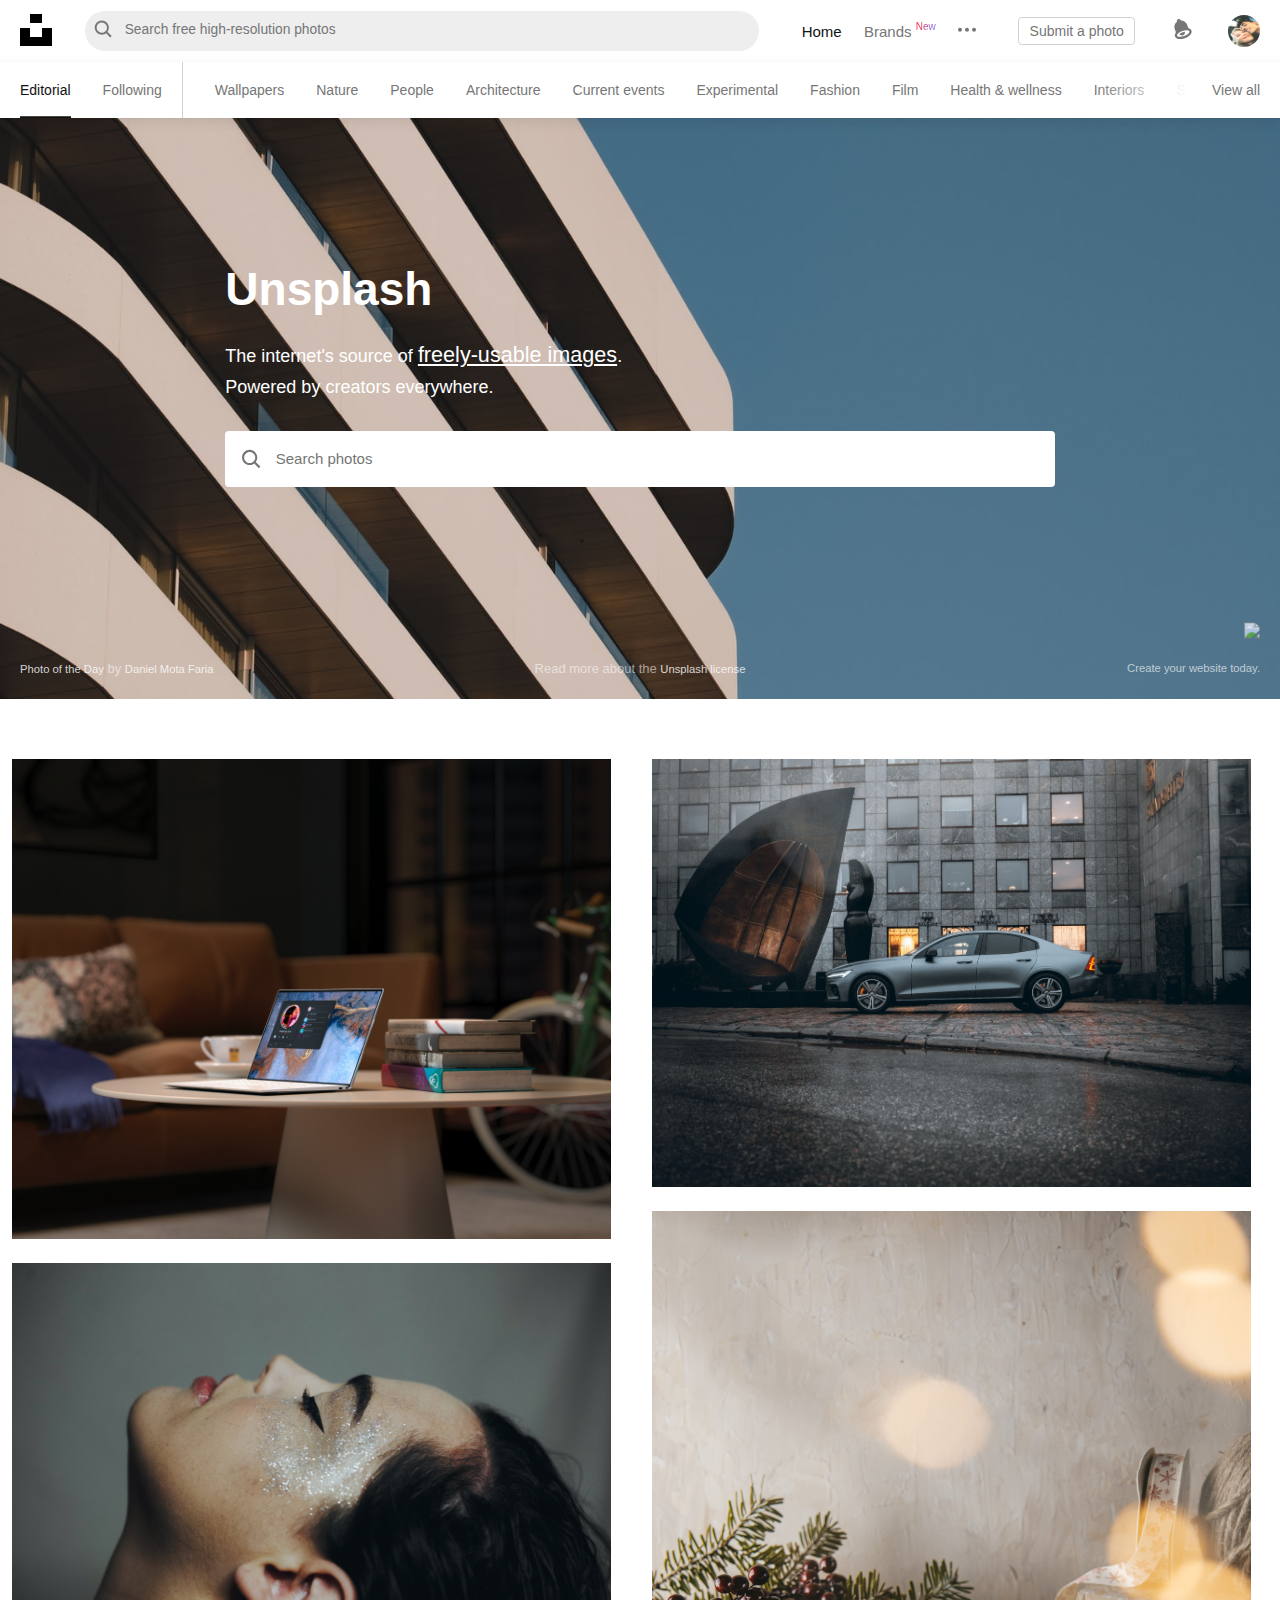
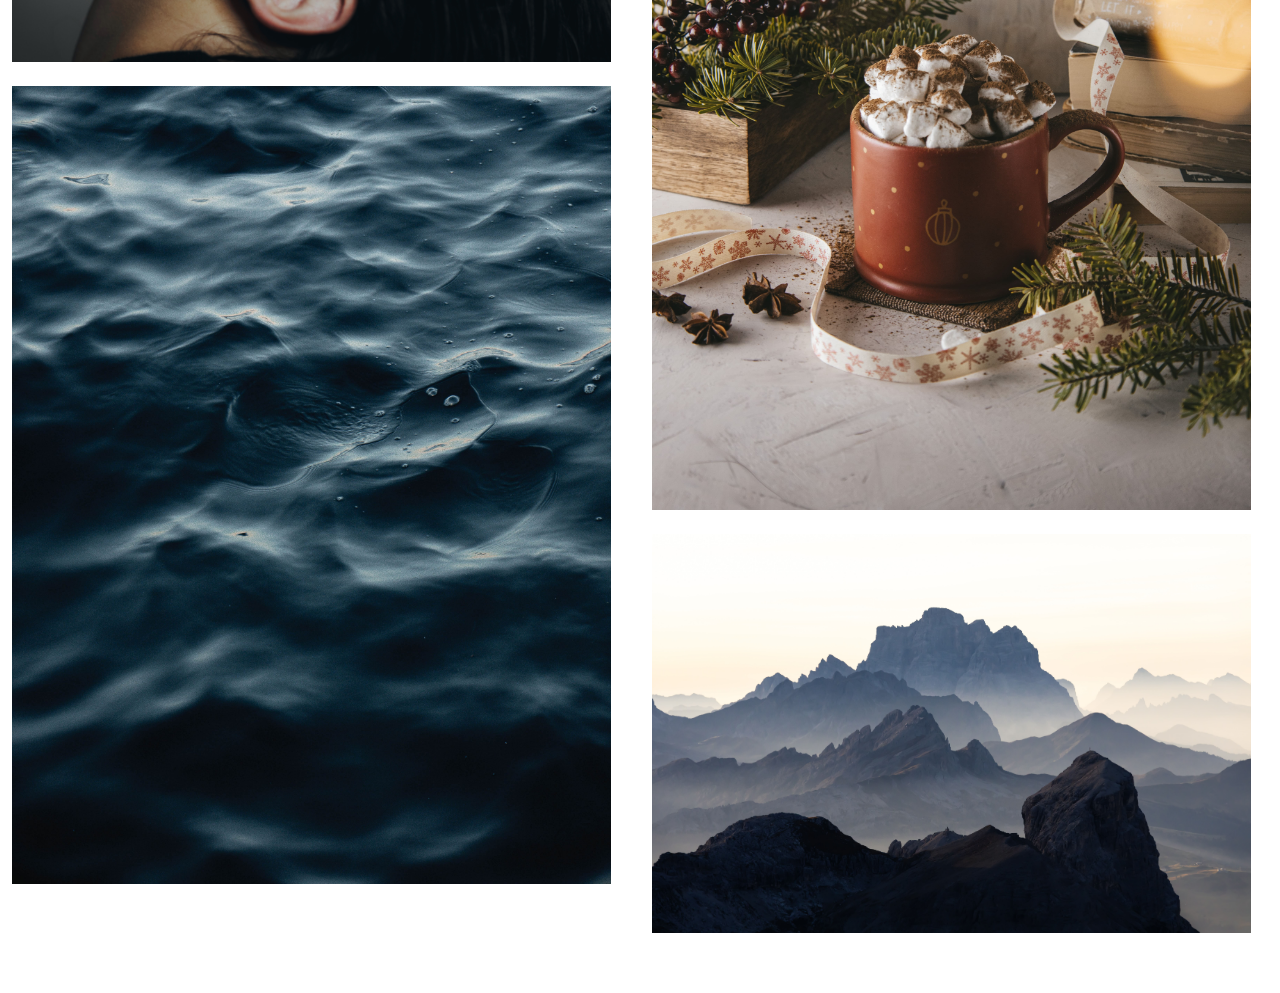
==== commit 51acb5af: "Add files via upload" ====
--- a/index.html
+++ b/index.html
@@ -1,5 +1,5 @@
+<!DOCTYPE html>
 <html lang="nl">
-
 <head>
   <meta charset="UTF-8">
   <meta name="author" content="jouw naam">
@@ -14,14 +14,14 @@
   <h1 class="visually-hidden"> Beautiful Free Images & Pictures | Unsplash</h1>
 
   <header>
-    <a title="Home — Unsplash" href="/">
+    <a title="Home — Unsplash" href="#">
       <svg viewBox="0 0 32 32" aria-labelledby="unsplash-home" aria-hidden="false">
         <title>Unsplash Home</title>
         <path d="M10 9V0h12v9H10zm12 5h10v18H0V14h10v9h12v-9z"> </path>
       </svg>
     </a>
 
-    <button role="search" id="zoekbalk" action="#">
+    <form role="search" id="zoekbalk" action="#">
       <svg width="32" height="32" viewBox="0 0 32 32" aria-hidden="false">
         <path
           d="M31 28.64l-7.57-7.57a12.53 12.53 0 1 0-2.36 2.36l7.57 7.57zm-17.5-6a9.17 9.17 0 1 1 6.5-2.64 9.11 9.11 0 0 1-6.5 2.67z">
@@ -30,49 +30,44 @@
       <input id="searchSmallscreen" placeholder="Search photos" autocomplete="off">
       <input id="searchBigscreen" placeholder="Search free high-resolution photos" autocomplete="off"
         aria-label="zoeken">
-    </button>
+    </form>
 
     <ul>
-      <li>Home</li>
-      <li>Brands&nbsp;<span>New</span></li>
-      <li><svg width="18" height="18" viewBox="0 0 32 32" aria-hidden="false">
-          <path
-            d="M7 15.5c0 1.9-1.6 3.5-3.5 3.5s-3.5-1.6-3.5-3.5 1.6-3.5 3.5-3.5 3.5 1.6 3.5 3.5zm21.5-3.5c-1.9 0-3.5 1.6-3.5 3.5s1.6 3.5 3.5 3.5 3.5-1.6 3.5-3.5-1.6-3.5-3.5-3.5zm-12.5 0c-1.9 0-3.5 1.6-3.5 3.5s1.6 3.5 3.5 3.5 3.5-1.6 3.5-3.5-1.6-3.5-3.5-3.5z">
-          </path>
-        </svg></li>
+      <li><a href="#">Home</a></li>
+      <li><a href="#">Brands&nbsp;<span>New</span></a></li>
+      <li><a href="#"><svg width="18" height="18" viewBox="0 0 32 32" aria-hidden="false">
+                  <path
+                      d="M7 15.5c0 1.9-1.6 3.5-3.5 3.5s-3.5-1.6-3.5-3.5 1.6-3.5 3.5-3.5 3.5 1.6 3.5 3.5zm21.5-3.5c-1.9 0-3.5 1.6-3.5 3.5s1.6 3.5 3.5 3.5 3.5-1.6 3.5-3.5-1.6-3.5-3.5-3.5zm-12.5 0c-1.9 0-3.5 1.6-3.5 3.5s1.6 3.5 3.5 3.5 3.5-1.6 3.5-3.5-1.6-3.5-3.5-3.5z">
+                  </path>
+              </svg></a></li>
     </ul>
 
     <button id="Submitphoto">Submit a photo</button>
 
-    <div id="Bell"><svg width="20" height="20" viewBox="0 0 32 32" aria-hidden="false">
+    <a href="#" id="Bell"><svg width="20" height="20" viewBox="0 0 32 32" aria-hidden="false">
         <path
           d="M18.9 30.6c-7.4 2.6-14.2 1.4-15.7-2.8-.5-1.5-.2-3.2.8-4.9.5-.8.5-2.1.2-3l-1.4-3.9c-.9-2.6-.7-5.2.3-7.5.7-1.7 2-3.1 3.5-4.1l-.4-1c-.4-1.1.2-2.2 1.3-2.6l1.9-.7c1.1-.4 2.2.2 2.6 1.3l.4 1c2-.2 4.1.3 5.9 1.4 1.9 1.2 3.5 3.1 4.3 5.4l1.4 3.9c.3.8 1.2 1.9 2 2.2 1.8.7 3 1.8 3.6 3.4 1.4 4.2-3.2 9.3-10.7 11.9zm7.3-10.8c-.6-1.7-5.2-2.8-11.3-.7-6.1 2.1-9 5.8-8.4 7.5.6 1.7 5.2 2.8 11.3.7 6.1-2.1 9-5.8 8.4-7.5zm-7.2.8l.1.8c0 1.9-1.1 3.6-2.7 4.4-.6.3-1.3.6-2.1.6h-.1c-1.6 0-2.9-.8-3.9-1.9-.1-.2-.1-.5.1-.6 1.1-.9 2.8-2 5.3-2.8 1-.3 2-.6 2.9-.8.1-.1.3.1.4.3z">
         </path>
       </svg>
-    </div>
+    </a>
 
     <button id="Profile">
-      <img src="images/Avatar-profile.jpg">
+      <img src="images/Mypf.jpg">
     </button>
-
+    
     <svg id="hamburger" width="24" height="24" viewBox="0 0 32 32" aria-hidden="false">
       <path d="M4 21.3h24V24H4v-2.7zM4 8v2.7h24V8H4zm0 9.3h24v-2.7H4v2.7z"></path>
     </svg>
   </header>
 
-  <div id="uitklapmenu" class="anders">
-    <ul>
-      <li>Notifications</li>
+    <ul id="uitklapmenu" class="anders">
+      <li><a href="#">Notifications</a></li>
       <li><a href="Tweedepagina.html">View profile</a></li>
-      <li>Stats</li>
-      <li>Account settings</li>
+      <li><a href="#">Stats</a></li>
+      <li><a href="#">Account settings</a></li>
       <li> <button>Submit a photo</button></li>
+      <li><a href="#">Logout @danielmotafaria</a></li>
     </ul>
-    <hr>
-    <ul>
-      <li>Logout @danielmotafaria</li>
-    </ul>
-  </div>
 
   <section id="themas">
     <h2 class="visually-hidden">Categorieën/themas</h2>
@@ -151,14 +146,16 @@
         <img id="post" src="images/XPS-post.jpg">
         <article id="onderpost">
           <div>
-            <button><svg width="32" height="32" viewBox="0 0 32 32" aria-hidden="false">
-                <path
-                  d="M17.4 29c-.8.8-2 .8-2.8 0l-12.3-12.8c-3.1-3.1-3.1-8.2 0-11.4 3.1-3.1 8.2-3.1 11.3 0l2.4 2.8 2.3-2.8c3.1-3.1 8.2-3.1 11.3 0 3.1 3.1 3.1 8.2 0 11.4l-12.2 12.8z">
-                </path>
-              </svg></button>
-            <button><svg width="32" height="32" viewBox="0 0 32 32" aria-hidden="false">
-                <path d="M14 3h4v26h-4zM29 14v4h-26v-4z"></path>
-              </svg></button>
+            <button id="Like"><svg width="32" height="32" viewBox="0 0 32 32" aria-hidden="false">
+                <path
+                  d="M17.4 29c-.8.8-2 .8-2.8 0l-12.3-12.8c-3.1-3.1-3.1-8.2 0-11.4 3.1-3.1 8.2-3.1 11.3 0l2.4 2.8 2.3-2.8c3.1-3.1 8.2-3.1 11.3 0 3.1 3.1 3.1 8.2 0 11.4l-12.2 12.8z">
+                </path>
+              </svg>
+            </button>
+            <button><svg width="32" height="32" viewBox="0 0 32 32" aria-hidden="false">
+                <path d="M14 3h4v26h-4zM29 14v4h-26v-4z"></path>
+              </svg>
+            </button>
           </div>
           <div id="downloadmore">
             <button>Download</button>
@@ -180,7 +177,7 @@
         <article id="onderpost">
           <h2 class="visually-hidden">Options</h2>
           <div>
-            <button><svg width="32" height="32" viewBox="0 0 32 32" aria-hidden="false">
+            <button id="Like"><svg width="32" height="32" viewBox="0 0 32 32" aria-hidden="false">
                 <path
                   d="M17.4 29c-.8.8-2 .8-2.8 0l-12.3-12.8c-3.1-3.1-3.1-8.2 0-11.4 3.1-3.1 8.2-3.1 11.3 0l2.4 2.8 2.3-2.8c3.1-3.1 8.2-3.1 11.3 0 3.1 3.1 3.1 8.2 0 11.4l-12.2 12.8z">
                 </path>
@@ -210,14 +207,16 @@
         <article id="onderpost">
           <h2 class="visually-hidden">Options</h2>
           <div>
-            <button><svg width="32" height="32" viewBox="0 0 32 32" aria-hidden="false">
-                <path
-                  d="M17.4 29c-.8.8-2 .8-2.8 0l-12.3-12.8c-3.1-3.1-3.1-8.2 0-11.4 3.1-3.1 8.2-3.1 11.3 0l2.4 2.8 2.3-2.8c3.1-3.1 8.2-3.1 11.3 0 3.1 3.1 3.1 8.2 0 11.4l-12.2 12.8z">
-                </path>
-              </svg></button>
-            <button><svg width="32" height="32" viewBox="0 0 32 32" aria-hidden="false">
-                <path d="M14 3h4v26h-4zM29 14v4h-26v-4z"></path>
-              </svg></button>
+            <button id="Like"><svg width="32" height="32" viewBox="0 0 32 32" aria-hidden="false">
+                <path
+                  d="M17.4 29c-.8.8-2 .8-2.8 0l-12.3-12.8c-3.1-3.1-3.1-8.2 0-11.4 3.1-3.1 8.2-3.1 11.3 0l2.4 2.8 2.3-2.8c3.1-3.1 8.2-3.1 11.3 0 3.1 3.1 3.1 8.2 0 11.4l-12.2 12.8z">
+                </path>
+              </svg>
+            </button>
+            <button><svg width="32" height="32" viewBox="0 0 32 32" aria-hidden="false">
+                <path d="M14 3h4v26h-4zM29 14v4h-26v-4z"></path>
+              </svg>
+            </button>
           </div>
           <div id="downloadmore">
             <button>Download</button>
@@ -241,7 +240,7 @@
         <img id="post" src="images/post3.jpg">
         <article id="onderpost">
           <div>
-            <button><svg width="32" height="32" viewBox="0 0 32 32" aria-hidden="false">
+            <button id="Like"><svg width="32" height="32" viewBox="0 0 32 32" aria-hidden="false">
                 <path
                   d="M17.4 29c-.8.8-2 .8-2.8 0l-12.3-12.8c-3.1-3.1-3.1-8.2 0-11.4 3.1-3.1 8.2-3.1 11.3 0l2.4 2.8 2.3-2.8c3.1-3.1 8.2-3.1 11.3 0 3.1 3.1 3.1 8.2 0 11.4l-12.2 12.8z">
                 </path>
@@ -270,7 +269,7 @@
         <img id="post" src="images/Post4.jpg">
         <article id="onderpost">
           <div>
-            <button><svg width="32" height="32" viewBox="0 0 32 32" aria-hidden="false">
+            <button id="Like"><svg width="32" height="32" viewBox="0 0 32 32" aria-hidden="false">
                 <path
                   d="M17.4 29c-.8.8-2 .8-2.8 0l-12.3-12.8c-3.1-3.1-3.1-8.2 0-11.4 3.1-3.1 8.2-3.1 11.3 0l2.4 2.8 2.3-2.8c3.1-3.1 8.2-3.1 11.3 0 3.1 3.1 3.1 8.2 0 11.4l-12.2 12.8z">
                 </path>
@@ -300,7 +299,7 @@
         <article id="onderpost">
           <h2 class="visually-hidden">Options</h2>
           <div>
-            <button><svg width="32" height="32" viewBox="0 0 32 32" aria-hidden="false">
+            <button id="Like"><svg width="32" height="32" viewBox="0 0 32 32" aria-hidden="false">
                 <path
                   d="M17.4 29c-.8.8-2 .8-2.8 0l-12.3-12.8c-3.1-3.1-3.1-8.2 0-11.4 3.1-3.1 8.2-3.1 11.3 0l2.4 2.8 2.3-2.8c3.1-3.1 8.2-3.1 11.3 0 3.1 3.1 3.1 8.2 0 11.4l-12.2 12.8z">
                 </path>
--- a/styles/style.css
+++ b/styles/style.css
@@ -9,7 +9,6 @@
 }
 
 body {
-  background: white;
   margin: 0;
   position: relative;
   background-color:white;
@@ -19,9 +18,24 @@
   display: none;
 }
 
-:focus {
-  outline: rgba(0, 0, 0, .2) solid 2px ;
-  opacity: 0.75;
+#Bell svg:hover path{
+  fill:#111;
+}
+
+a:hover{
+  color: #111111;;
+}
+  
+header svg:hover path {
+  fill:#111;
+}
+
+header button:hover {
+  color:#111;
+}
+
+#themas ul li:hover a{
+  color:#111;
 }
 
 header {
@@ -36,7 +50,7 @@
   align-items: center;
   margin: 0;
   padding: 0.5em 0.8em;
-  height: 56px;
+  height: 3.7333333333333334em;
   max-width: 100%;
 
   background: white;
@@ -50,8 +64,8 @@
 }
 
 header a svg {
-  width: 26px;
-  height: 26px;
+  width: 1.7333333333333334em;
+  height: 1.7333333333333334em;
 }
 
 #searchBigscreen {
@@ -60,7 +74,7 @@
 
 #zoekbalk{
   /*Dit is de css voor de hele zoekbalk div*/
-  height:40px;
+  height: 2.6666666666666665em;
   width:100%;
   border-radius: 1.6em;
   background-color: #eee;
@@ -69,12 +83,14 @@
   display: flex;
 }
 
-#zoekbalk  svg {
+#zoekbalk svg {
   margin: .1875em 0 0 .1875em;
-  fill: #767676;
-
   height: 60%;
-  padding-top: 6px;
+  padding-top: 0.4em;
+}
+
+#zoekbalk path{
+  fill:#767676;
 }
 
 #searchSmallscreen {
@@ -82,7 +98,7 @@
   border: 0;
   width: 100%;
   height: 100%;
-  padding: 1px 2px 4px 7px;
+  padding: 0.06666666666666667em 0.13333333333333333em 0.26666666666666666em 0.4666666666666667em;
 
   font-size: 13.8px;
 }
@@ -91,16 +107,19 @@
   padding: 0;
   margin: 0;
   border: 0;
-  height: fit-content;
+  height: 2.13333333333em;
+  width:2.13333333333em;
   border-radius: 50%;
 }
 
 header button img {
   border-radius: 50%;
+  height: 100%;
+  width: 100%;
 }
 
 #hamburger {
-  margin-right: 4px;
+  margin-right: 0.26666666666666666em;
 }
 
 #hamburger path {
@@ -109,57 +128,58 @@
 
 #uitklapmenu{
   position:absolute;
-  right:3.8em; top:2.8em;
-  width:250px;
+  top:2.8em;
+  right:3.8em;
+  width:16.666666666666668em;
   background-color:black;
   color:white;
-  padding: 8px 0 8px 0;
+  padding: 0.5333333333333333em 0 0.5333333333333333em 0;
   margin-top:.8em;
+  margin-left:auto;
   z-index: 15;
-  border-radius:4px;
-  box-shadow: 0 8px 16px rgba(0,0,0,.16);
-}  
-
-#uitklapmenu ul{
+  border-radius:0.26666666666666666em;
+  box-shadow: 0 0.5333333333333333em 1.0666666666666667em rgba(0,0,0,.16);
+  transition-duration: .35s;
   list-style-type: none;
-  padding:0;
-  margin:0;
-}
-
-#uitklapmenu ul li{
-  padding: 8px 16px;
+}
+
+#uitklapmenu li{
+  padding: 0.5333333333333333em 1.0666666666666667em;
   display:flex;
   line-height:1.6;
 }
 
-#uitklapmenu ul:last-of-type li{
-  color:#d1d1d1;
-}
-
-#uitklapmenu ul li a{
+#uitklapmenu li a{
+  color:#767676;
+}
+
+#uitklapmenu li a:hover{
   color:white;
 }
 
-#uitklapmenu ul li button{
+#uitklapmenu li button{
   color:#111;
   background-color:white;
   justify-content:center;
   width:100%;
   border:none;
-  border-radius:4px;
-  line-height:32px;
-}
-
-#uitklapmenu hr{
-  border: 1px solid transparent;
-  height: .5px;
-  margin-top: 8px;
-  margin-bottom: 5px;
-  background-color: hsla(0,0%,100%,.2);
+  border-radius:0.26666666666666666em;
+  line-height:2.1333333333333333em;
+}
+
+#uitklapmenu li:last-of-type{
+  border-top:  0.06666666666666667em solid hsla(0,0%,100%,.2);
+  margin-top: 0.5333333333333333em;
+}
+
+#uitklapmenu li:last-of-type:hover a{
+  color: #626262;
 }
 
 #uitklapmenu.anders{
-  display:none;
+  opacity:0;
+  transition-duration: .35s;
+  z-index: 9;
 }
 
 #themas{
@@ -171,12 +191,12 @@
   /*dit is de bovenste <ul> met alle categorieën */
   list-style-type: none;
   background-color: white;
-  height: 56px;
+  height: 3.7333333333333334em;
   display: flex;
   flex-flow:row nowrap;
   margin: 0;
   padding: 0;
-  box-shadow: 0 4px .8em rgba(0, 0, 0, .08), 0 0 1px rgba(1, 0, 0, .1);
+  box-shadow: 0 0.26666666666666666em .8em rgba(0, 0, 0, .08), 0 0 1px rgba(1, 0, 0, .1);
   overflow-x: scroll;
   scroll-snap-type: x mandatory;
   scroll-snap-align:start;
@@ -192,16 +212,18 @@
   content:"";
   position:absolute;
   left:0; bottom:0; top:0;
-  width:100px;
+  width:6.666666666666667em;
   background: linear-gradient(270deg,hsla(0,0%,100%,0) 0,#fff 95%,#fff);
+  pointer-events: none;
 }
 
 #themas::after{ 
   content:"";
   position:absolute;
   right:0; bottom:0; top:0;
-  width:100px;
+  width:6.666666666666667em;
   background: linear-gradient(90deg,hsla(0,0%,100%,0) 0,#fff 95%,#fff);
+  pointer-events: none;
 }
 
 #themas ul::-webkit-scrollbar {
@@ -212,25 +234,24 @@
   /*items in de menubalk*/
   padding: 0 .8em;
   /*i.p.v 24px links (zoals op website), 12 aan elke kant zodat de scrollsnap er mooier uitziet*/
-  height: 56px;
+  height: 3.7333333333333334em;
   width:fit-content;
   scroll-snap-align: start;
   /*hij snapt nu aan de linkerkant vast*/
 }
 
 #themas ul li a {
-  font-size: 14px;
+  font-size: 0.9333333333333333em;
   color: #767676;
-  height: 56px;
+  height: 100%;
   display: flex;
   align-items: center;
 }
 
 #themas ul section:first-of-type li:first-of-type a{
-  height: 56px;
   color: #111;
   pointer-events: none;
-  box-shadow: inset 0 -2px #111;
+  box-shadow: inset 0 -0.13333333333333333em #111;
 }
 
 #view-all{
@@ -286,12 +307,12 @@
 
 #Squarespace-article p {
   color: hsla(0,0%,100%,.55);
-  font-size:13px;
+  font-size:0.8666666666666667em;
 }
 
 #Squarespace-article p a{
   color: hsla(0,0%,100%,.8);
-  font-size:13px;
+  font-size:0.8666666666666667em;
 }
 
 #Squarespace-article div{
@@ -304,7 +325,7 @@
 
 #squarespace {
   font-family: "object-fit:contain";
-  max-width: 150px;
+  max-width: 10em;
   height: 1.20em;
   object-fit: contain;
   opacity: .8;
@@ -337,16 +358,16 @@
   margin-top: 0;
   flex-flow: column wrap;
   justify-content: center;
-  height: 34.4px;
+  height: 2.2933333333333334em;
   width: fit-content;
 }
 
 #abovepost img {
   /*profile pic*/
-  border-radius: 100px;
+  border-radius: 6.666666666666667em;
   border: solid 1px rgba(118, 118, 118, .20);
-  width: 32px;
-  height: 32px;
+  width: 2.1333333333333333em;
+  height: 2.1333333333333333em;
   margin-right: .5em;
 }
 
@@ -362,7 +383,7 @@
 #abovepost a {
   /*post description*/
   margin: 0;
-  font-size: 11px;
+  font-size: 0.7333333333333333em;
 }
 
 #abovepost p {
@@ -383,9 +404,9 @@
   flex-flow:row nowrap;
   fill: 1;
   justify-content: space-between;
-  height: 32px;
+  height: 2.1333333333333333em;
   padding:0;
-  width:calc(100% - 24px);
+  width:calc(100% - 1.6em);
 }
 
 #onderpost div:first-of-type {
@@ -402,6 +423,7 @@
   /*beiden svg's van zowel hartje als plus*/
   fill: #767676;
   width: 1em;
+  pointer-events: none;
 }
 
 #onderpost div:first-of-type button {
@@ -415,6 +437,18 @@
   background-color: white;
 }
 
+#onderpost div button.skrt {
+  /*de like button specifiek in de skrt-state*/
+  /* background-color: #f15151; */
+  background-color: #f15151;
+}
+
+#onderpost div button.skrt svg {
+  /*de like button specifiek in de skrt-state*/
+  /* background-color: #f15151; */
+  fill: white;
+}
+
 #downloadmore {
   /*download en puntjes onder post*/
   padding: 0;
@@ -433,7 +467,7 @@
 }
 
 #downloadmore button {
-  height: 32px;
+  height: 2.1333333333333333em;
   /* padding:0 0.7333333333333333em; */
   margin: 0;
   background-color: white;
@@ -445,8 +479,8 @@
   border-radius: .3em 0 0 .3em;
   border: solid 1px #d1d1d1;
   padding: 0 0.7333333333333333em;
-  font-size: 14px;
-  height: 32px;
+  font-size: 0.9333333333333333em;
+  height: 2.1333333333333333em;
 }
 
 #downloadmore button:last-of-type {
@@ -454,6 +488,8 @@
   border: solid 1px #d1d1d1;
   padding: 0;
   border-left: 0;
+  font-size: 0.9333333333333333em;
+  height: 2.1333333333333333em;
 }
 
 .visually-hidden {
@@ -503,11 +539,11 @@
 }
 @media(min-width:480px) {
   #Intro article:first-of-type {
-    padding: 80px 12px 64px;
+    padding: 5.333333333333333em .8em 4.266666666666667em;
   }
 
   section article p:nth-of-type(2) {
-    margin-bottom: 24px;
+    margin-bottom: 1.6em;
   }
   
 }
@@ -515,9 +551,9 @@
 @media(min-width:768px) {
   header{
     /*dit is me container/parent */
-    padding: 0 20px;
+    padding: 0  1.3333333333333333em;
     border:none;
-    height: 62px;
+    height: 4.133333333333334em;
     max-width: 100%;
     display:flex;
     flex-grow:1;
@@ -529,8 +565,8 @@
   }
 
   header a svg {
-    width: 32px;
-    height: 32px;
+    width: 2.1333333333333333em;
+    height: 2.1333333333333333em;
   }
 
   #zoekbalk {
@@ -546,20 +582,20 @@
     width: fit-content;
     margin:0;
     list-style-type: none;
-    padding: 0 16px;
+    padding: 0 1.0666666666666667em;
   }
 
   header ul li {
     width: fit-content;
     display: flex;
     align-items: center;
-    font-size: 14px;
+    font-size: 0.9333333333333333em;
     font-weight: 500;
-    padding: 20px 12px;
+    padding:  1.3333333333333333em .8em;
     color: #767676;
   }
 
-  header ul li:first-of-type {
+  header ul li:first-of-type a{
     color: #111;
   }
 
@@ -568,53 +604,48 @@
     -webkit-background-clip: text;
     -webkit-text-fill-color: transparent;
     -webkit-box-decoration-break: clone;
-    font-size: 10px;
+    font-size: 0.6666666666666666em;
     font-weight: 500;
     position: relative;
-    top: -10px;
+    top: -0.6666666666666666em;
   }
 
   header ul li svg {
     fill: #767676;
+    width:1.2em;
   }
 
   #Submitphoto {
     font-weight: 500;
-    font-size: 14px;
+    font-size: 0.9333333333333333em;
     color: #767676;
     background-color: white;
     border: 1px solid #d1d1d1;
-    border-radius: 4px;
-    padding: 0 11px;
-    height: 30px;
+    border-radius: 0.26666666666666666em;
+    padding: 0 0.7333333333333333em;
+    height: 2em;
     width:fit-content;
     white-space: nowrap;
   }
 
   #Bell {
-    padding: 10px 14px;
-    margin-left: 9px;
-    height: 43.2px;
-    width: 48px;
-  }
-
+    padding: 0.6666666666666666em 0.9333333333333333em;
+    margin-left: 0.6em;
+    height: 2.8800000000000003em;
+    width: 3.2em;
+  }
+
+  #Bell svg {
+    width:1.33333333em;
+    height:1.33333333em;
+  }
+  
   #Bell path {
     fill: #767676;
   }
 
-  header button img {
-    border-radius: 50%;
-    width: 32px;
-    height: 32px;
-  }
-
   #Profile {
-    padding: 0;
-    margin: 0;
-    margin-left: 6px;
-    border: 0;
-    width: fit-content;
-    border-radius: 50%;
+    margin-left: 0.4em;
   }
 
   #hamburger {
@@ -623,19 +654,20 @@
 
   body section:first-of-type{
     position:sticky;
-    top: 62px;
+    top: 4.133333333333334em;
   }
 
   #uitklapmenu{
-    right:20px; top:50px;
-    width: 178px;
+    position:fixed;
+    right: 1.3333333333333333em; top:50px;
+    width: 11.866666666666667em;
   }
 
   #uitklapmenu ul:first-of-type li:first-of-type{
     display:none;
   }
 
-  #uitklapmenu ul:first-of-type li:last-of-type{
+  #uitklapmenu ul:first-of-type li button{
     display:none;
   }
 
@@ -646,7 +678,7 @@
   #themas ul{
     /*dit is de bovenste <ul> op desktop*/
     position: relative;
-    box-shadow: 0 4px .8em rgba(0, 0, 0, .08), 0 0 1px rgba(1, 0, 0, .1);
+    box-shadow: 0 0.26666666666666666em .8em rgba(0, 0, 0, .08), 0 0 1px rgba(1, 0, 0, .1);
     scroll-padding: 175px;
   }
 
@@ -663,12 +695,12 @@
   }
   
   #themas ul section li:first-of-type{
-    padding-left:20px;
+    padding-left: 1.3333333333333333em;
   }
 
   #themas ul li {
     /*items in de menubalk*/
-    padding:0 0 0 32px;
+    padding:0 0 0 2.1333333333333333em;
     display:flex;
     align-items: center;
   }
@@ -677,7 +709,7 @@
     position:sticky;
     left:0;
     display:flex;
-    padding-right: 20px;
+    padding-right:  1.3333333333333333em;
     border-right: 1px solid #d1d1d1;
     background-color:white;
   }
@@ -686,19 +718,18 @@
     position:sticky;
     right:0;
     display:flex;
-    padding-right: 20px;
+    padding-right:  1.3333333333333333em;
     white-space: nowrap;
     background-color:white;
   }
 
   #themas section li a {
-    font-size: 14px;
-    height: 56px;
+    font-size: 0.9333333333333333em;
   }  
 
   #Intro article:first-of-type {
     padding-top: 9.6em;
-    padding-bottom: 152px;
+    padding-bottom: 10.133333333333333em;
     margin-left:auto;
     margin-right:auto;
     width:66.66666667%;
@@ -706,22 +737,22 @@
 
   #Intro article h2{
     font-weight:700;
-    font-size:46px;
+    font-size:3.066666666666667em;
     line-height:1.2;
   }
 
   #Intro article:first-of-type p:first-of-type{
     margin-top: .67em;
-    font-size:18px;
+    font-size:1.2em;
   }
 
   #Intro article:first-of-type p u{
-    font-size:18px;
+    font-size:1.2em;
   }
 
   #Intro article:first-of-type p:last-of-type{
-    margin-bottom:24px;
-    font-size:18px;
+    margin-bottom:1.6em;
+    font-size:1.2em;
   }
 
   #Squarespace-article{
@@ -729,10 +760,10 @@
   }
   
   #Squarespace-article img{
-    height:34px;
+    height:2.2666666666666666em;
     position: absolute;
-    margin-top:-23px;
-    right:20px;
+    margin-top:-1.5333333333333334em;
+    right: 1.3333333333333333em;
   }
   #Squarespace-article div{
     display:grid;
@@ -752,7 +783,7 @@
     justify-content: flex-end;
     padding:0;
     margin:0;
-    font-size:13px;
+    font-size:0.8666666666666667em;
   }
   
 
@@ -761,14 +792,14 @@
     align-items: center;
     background:white;
     width:100%;
-    height:56px;
+    height:3.7333333333333334em;
     line-height:1.6;
-    border-radius: 4px;
+    border-radius: 0.26666666666666666em;
   } 
   
   #Intro article div svg{
-    margin-left:14px;
-    width:25.6px;
+    margin-left:0.9333333333333333em;
+    width:1.7066666666666668em;
   }
 
   #Intro article div path{
@@ -786,8 +817,8 @@
  
   .grid {
     display: flex;
-    padding: 12px;
-    column-gap: 24px;
+    padding: .8em;
+    column-gap: 1.6em;
     position:relative;
     z-index:0;
   }
@@ -797,12 +828,12 @@
     width: 50%;
     padding:0;
     margin:0;
-    padding-bottom:24px;
+    padding-bottom:1.6em;
   }
 
   .grid-item{
     padding:0;
-    padding-bottom:24px;
+    padding-bottom:1.6em;
     position:relative;
     width: 46.8vw;
     height:fit-content;
@@ -842,8 +873,8 @@
     border: 0;
     width: 100%;
     height: 100%;
-    padding: 1px 2px 4px 7px;
-    font-size: 13.8px;
+    padding: 1px 0.13333333333333333em 0.26666666666666666em 0.4666666666666667em;
+    font-size: 0.92em;
   }
   
   #Squarespace-article div{
